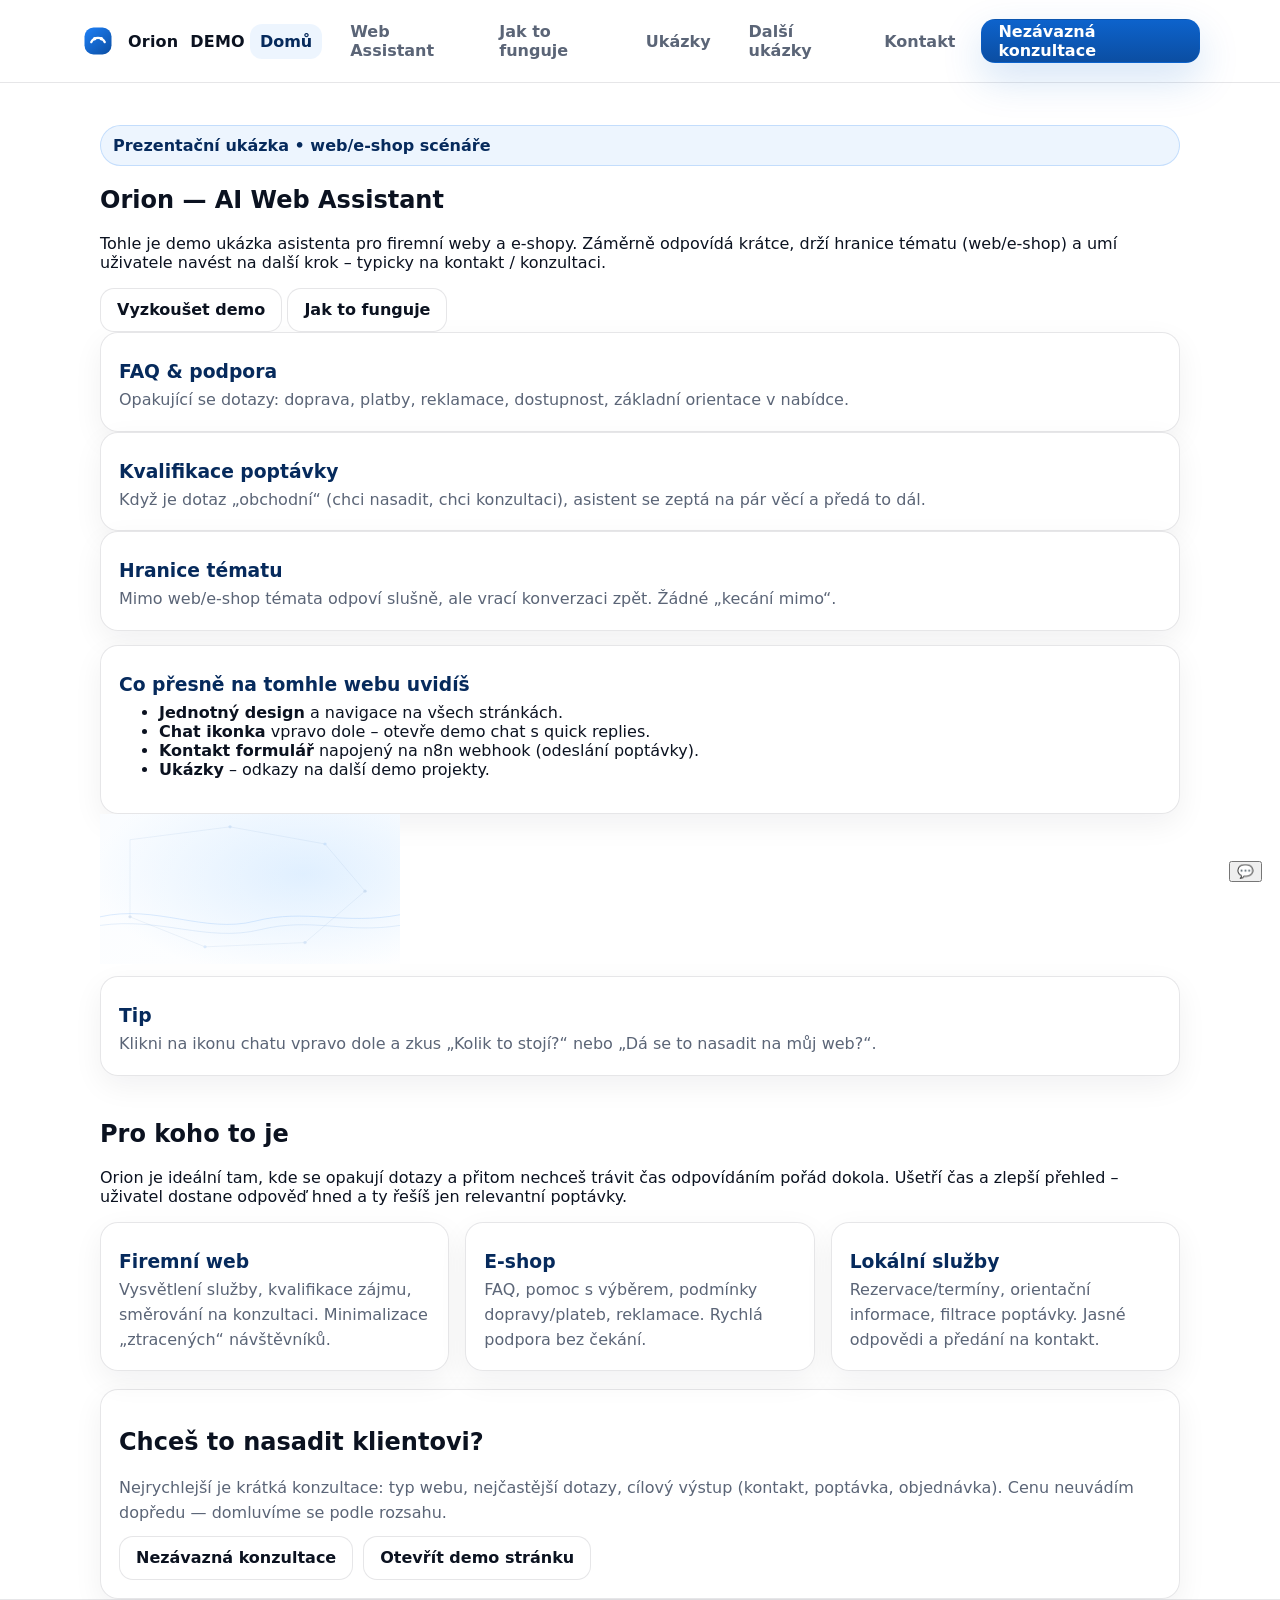
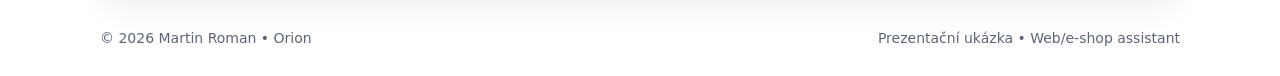
==== index.html @ 87c76599 "Update index.html" ====
<!doctype html>
<html lang="cs">
<head>
  <meta charset="UTF-8" />
  <meta name="viewport" content="width=device-width,initial-scale=1" />
  <title>Orion – AI Web Assistant (demo)</title>
  <meta name="description" content="Prezentační ukázka AI webového asistenta pro weby a e-shopy." />

  <link rel="stylesheet" href="./assets/css/styles.css" />

  <script src="./assets/js/config.js"></script>
  <script src="./assets/js/app.js" defer></script>
  <script src="./assets/js/chat.js" defer></script>
</head>
<body>
  <div id="siteHeader"></div>

  <main class="container page">

    <!-- HERO -->
    <section class="hero">
      <div class="heroText">
        <div class="pill">Prezentační ukázka • web/e-shop scénáře</div>

        <h1>Orion — AI Web Assistant</h1>

        <p class="muted">
          Tohle je demo ukázka asistenta pro firemní weby a e-shopy. Záměrně odpovídá krátce, drží hranice tématu
          (web/e-shop) a umí uživatele navést na další krok – typicky na kontakt / konzultaci.
        </p>

        <div class="heroActions">
          <a class="btn btn-primary" href="./web-assistant.html">Vyzkoušet demo</a>
          <a class="btn" href="./jak-to-funguje.html">Jak to funguje</a>
        </div>

        <div class="heroGrid">
          <div class="card">
            <h3>FAQ & podpora</h3>
            <p class="muted">
              Opakující se dotazy: doprava, platby, reklamace, dostupnost, základní orientace v nabídce.
            </p>
          </div>

          <div class="card">
            <h3>Kvalifikace poptávky</h3>
            <p class="muted">
              Když je dotaz „obchodní“ (chci nasadit, chci konzultaci), asistent se zeptá na pár věcí a předá to dál.
            </p>
          </div>

          <div class="card">
            <h3>Hranice tématu</h3>
            <p class="muted">
              Mimo web/e-shop témata odpoví slušně, ale vrací konverzaci zpět. Žádné „kecání mimo“.
            </p>
          </div>
        </div>

        <div class="card" style="margin-top:14px">
          <h3>Co přesně na tomhle webu uvidíš</h3>
          <ul class="muted" style="margin-top:8px">
            <li><b>Jednotný design</b> a navigace na všech stránkách.</li>
            <li><b>Chat ikonka</b> vpravo dole – otevře demo chat s quick replies.</li>
            <li><b>Kontakt formulář</b> napojený na n8n webhook (odeslání poptávky).</li>
            <li><b>Ukázky</b> – odkazy na další demo projekty.</li>
          </ul>
        </div>
      </div>

      <div class="heroVisual">
        <img class="heroImg" src="./assets/img/hero-tech.svg" alt="Ukázka Orion – web assistant" />
        <div class="card" style="margin-top:12px">
          <h3>Tip</h3>
          <p class="muted">
            Klikni na ikonu chatu vpravo dole a zkus „Kolik to stojí?“ nebo „Dá se to nasadit na můj web?“.
          </p>
        </div>
      </div>
    </section>

    <!-- SEKCE: PRO KOHO -->
    <section style="margin-top:26px">
      <h2>Pro koho to je</h2>
      <p class="muted">
        Orion je ideální tam, kde se opakují dotazy a přitom nechceš trávit čas odpovídáním pořád dokola.
        Ušetří čas a zlepší přehled – uživatel dostane odpověď hned a ty řešíš jen relevantní poptávky.
      </p>

      <div class="grid3" style="margin-top:14px">
        <div class="card">
          <h3>Firemní web</h3>
          <p class="muted">
            Vysvětlení služby, kvalifikace zájmu, směrování na konzultaci. Minimalizace „ztracených“ návštěvníků.
          </p>
        </div>
        <div class="card">
          <h3>E-shop</h3>
          <p class="muted">
            FAQ, pomoc s výběrem, podmínky dopravy/plateb, reklamace. Rychlá podpora bez čekání.
          </p>
        </div>
        <div class="card">
          <h3>Lokální služby</h3>
          <p class="muted">
            Rezervace/termíny, orientační informace, filtrace poptávky. Jasné odpovědi a předání na kontakt.
          </p>
        </div>
      </div>
    </section>

    <!-- CTA -->
    <section class="card" style="margin-top:18px">
      <h2>Chceš to nasadit klientovi?</h2>
      <p class="muted">
        Nejrychlejší je krátká konzultace: typ webu, nejčastější dotazy, cílový výstup (kontakt, poptávka, objednávka).
        Cenu neuvádím dopředu — domluvíme se podle rozsahu.
      </p>
      <div style="display:flex; gap:10px; flex-wrap:wrap; margin-top:10px">
        <a class="btn btn-primary" href="./kontakt.html">Nezávazná konzultace</a>
        <a class="btn" href="./web-assistant.html">Otevřít demo stránku</a>
      </div>
    </section>

  </main>

  <div id="siteFooter"></div>
</body>
</html>
---- assets/css/styles.css ----
/* assets/css/styles.css */
:root{
  --bg:#ffffff;
  --text:#0b1220;
  --muted:#5b6577;
  --border:rgba(11,18,32,.10);
  --card:rgba(255,255,255,.85);
  --shadow:0 20px 60px rgba(11,18,32,.10);
  --shadow2:0 12px 30px rgba(11,18,32,.08);

  --blue-900:#062a5c;
  --blue-700:#0b4ea2;
  --blue-600:#0d63cc;
  --blue-500:#1d7df2;

  --ring:rgba(29,125,242,.25);

  --radius:18px;
  --radius2:26px;

  --max:1120px;
}

*{box-sizing:border-box}
html,body{margin:0;padding:0;font-family:ui-sans-serif,system-ui,-apple-system,Segoe UI,Roboto,Arial;color:var(--text);background:var(--bg)}
a{color:inherit;text-decoration:none}
img{max-width:100%;display:block}

.container{max-width:var(--max);margin:0 auto;padding:0 20px}
.spacer{height:26px}

.topbar{
  position:sticky;top:0;z-index:50;
  backdrop-filter:saturate(1.2) blur(14px);
  background:rgba(255,255,255,.72);
  border-bottom:1px solid var(--border);
}
.nav{
  display:flex;align-items:center;justify-content:space-between;
  gap:16px; padding:14px 0;
}
.brand{
  display:flex;align-items:center;gap:12px;font-weight:750;letter-spacing:.2px;
}
.brand .mark{width:28px;height:28px}
.menu{
  display:flex;align-items:center;gap:18px;
  color:var(--muted);
  font-weight:600;
}
.menu a{padding:8px 10px;border-radius:12px}
.menu a.active, .menu a:hover{
  background:rgba(29,125,242,.08);
  color:var(--blue-900);
}
.cta{
  display:flex;align-items:center;gap:10px;
}
.btn{
  display:inline-flex;align-items:center;justify-content:center;
  gap:10px;
  height:44px;
  padding:0 16px;
  border-radius:14px;
  border:1px solid var(--border);
  font-weight:700;
  cursor:pointer;
  background:#fff;
  transition:.18s ease;
  user-select:none;
}
.btn:hover{transform:translateY(-1px);box-shadow:var(--shadow2)}
.btn.primary{
  border-color:rgba(13,99,204,.30);
  background:linear-gradient(180deg, rgba(13,99,204,1) 0%, rgba(11,78,162,1) 100%);
  color:#fff;
  box-shadow:0 16px 40px rgba(13,99,204,.18);
}
.btn.soft{
  background:rgba(29,125,242,.08);
  border-color:rgba(29,125,242,.20);
  color:var(--blue-900);
}

.hero{
  position:relative;
  padding:42px 0 18px;
}
.heroWrap{
  position:relative;
  border:1px solid var(--border);
  border-radius:var(--radius2);
  overflow:hidden;
  box-shadow:var(--shadow);
  background:linear-gradient(180deg,#ffffff 0%, #f6f9ff 60%, #ffffff 100%);
}
.heroBg{
  position:absolute;inset:0;
  opacity:.9;
  pointer-events:none;
}
.heroInner{
  position:relative;
  display:grid;
  grid-template-columns: 1.05fr .95fr;
  gap:28px;
  padding:34px;
}
@media (max-width: 900px){
  .heroInner{grid-template-columns:1fr;padding:22px}
  .menu{display:none}
}
.kicker{
  display:inline-flex;align-items:center;gap:10px;
  padding:8px 12px;border-radius:999px;
  background:rgba(29,125,242,.10);
  border:1px solid rgba(29,125,242,.20);
  color:var(--blue-900);
  font-weight:800;
  width:max-content;
}
.h1{
  margin:14px 0 10px;
  font-size:44px;
  line-height:1.06;
  letter-spacing:-.8px;
  color:var(--blue-900);
}
@media (max-width: 900px){
  .h1{font-size:36px}
}
.sub{
  margin:0 0 16px;
  color:var(--muted);
  font-size:16.5px;
  line-height:1.55;
  max-width:54ch;
}
.actions{display:flex;flex-wrap:wrap;gap:12px;margin-top:16px}
.heroCard{
  display:flex;flex-direction:column;align-items:center;justify-content:center;
  gap:14px;
  border-radius:22px;
  border:1px solid var(--border);
  background:rgba(255,255,255,.86);
  box-shadow:0 14px 38px rgba(11,18,32,.08);
  padding:22px;
}
.heroCard .title{
  font-weight:850;
  letter-spacing:.2px;
  color:var(--blue-900);
  font-size:22px;
}
.heroCard .tag{
  color:var(--muted);
  font-weight:650;
  margin-top:-6px;
}
.heroCard .bigMark{
  width:min(360px, 100%);
}

.section{
  padding:18px 0;
}
.sectionTitle{
  text-align:center;
  margin:10px 0 18px;
}
.sectionTitle h2{
  font-size:32px;margin:0;color:var(--blue-900);letter-spacing:-.4px
}
.sectionTitle p{
  margin:10px auto 0;
  color:var(--muted);
  line-height:1.55;
  max-width:70ch;
}
.grid3{
  display:grid;
  grid-template-columns:repeat(3,1fr);
  gap:16px;
}
@media (max-width: 900px){ .grid3{grid-template-columns:1fr} }
.card{
  border:1px solid var(--border);
  border-radius:18px;
  background:rgba(255,255,255,.92);
  box-shadow:0 10px 30px rgba(11,18,32,.06);
  padding:18px;
}
.card h3{margin:10px 0 6px;color:var(--blue-900)}
.card p{margin:0;color:var(--muted);line-height:1.55}
.icon{
  width:42px;height:42px;border-radius:14px;
  display:grid;place-items:center;
  border:1px solid rgba(29,125,242,.22);
  background:rgba(29,125,242,.10);
}

.split{
  display:grid;
  grid-template-columns: 1fr 1fr;
  gap:16px;
}
@media (max-width: 900px){ .split{grid-template-columns:1fr} }
.bigCard{
  border-radius:22px;
  border:1px solid var(--border);
  background:linear-gradient(180deg, rgba(255,255,255,.92) 0%, rgba(246,249,255,.92) 100%);
  box-shadow:var(--shadow2);
  padding:20px;
}
.bigCard h3{margin:0 0 10px;color:var(--blue-900)}
.bigCard p{margin:0;color:var(--muted);line-height:1.6}

.footer{
  padding:30px 0;
  border-top:1px solid var(--border);
  color:var(--muted);
  font-size:14px;
}
.footerInner{
  display:flex;align-items:flex-start;justify-content:space-between;gap:16px;
}
@media (max-width: 900px){ .footerInner{flex-direction:column} }

.badgeDemo{
  display:inline-flex;align-items:center;gap:10px;
  padding:10px 12px;border-radius:14px;
  border:1px solid rgba(13,99,204,.20);
  background:rgba(13,99,204,.06);
  color:var(--blue-900);
  font-weight:800;
  width:max-content;
}

/* ---- Chat widget ---- */
.chatFab{
  position:fixed;right:18px;bottom:18px;z-index:80;
}
.chatBtn{
  width:56px;height:56px;border-radius:18px;
  border:1px solid rgba(13,99,204,.30);
  background:linear-gradient(180deg, rgba(13,99,204,1), rgba(11,78,162,1));
  box-shadow:0 18px 50px rgba(13,99,204,.22);
  display:grid;place-items:center;
  cursor:pointer;
}
.chatBtn svg{filter:drop-shadow(0 2px 8px rgba(0,0,0,.18))}
.chatPanel{
  position:fixed;right:18px;bottom:86px;z-index:80;
  width:min(420px, calc(100vw - 36px));
  height:min(560px, calc(100vh - 140px));
  border-radius:22px;
  border:1px solid var(--border);
  background:rgba(255,255,255,.92);
  box-shadow:var(--shadow);
  overflow:hidden;
  display:none;
}
.chatPanel.open{display:flex;flex-direction:column}
.chatHead{
  padding:14px 14px 12px;
  border-bottom:1px solid var(--border);
  display:flex;align-items:center;justify-content:space-between;gap:12px;
  background:linear-gradient(180deg, rgba(246,249,255,.98), rgba(255,255,255,.92));
}
.chatHead .left{
  display:flex;flex-direction:column;gap:4px;
}
.chatHead .t{font-weight:900;color:var(--blue-900)}
.chatHead .s{color:var(--muted);font-weight:650;font-size:13px}
.chatClose{
  width:40px;height:40px;border-radius:14px;
  border:1px solid var(--border);
  background:#fff;
  cursor:pointer;
}
.chatBody{padding:12px;overflow:auto;display:flex;flex-direction:column;gap:10px}
.msg{
  max-width:92%;
  padding:12px 12px;
  border-radius:16px;
  border:1px solid var(--border);
  line-height:1.5;
  font-size:14.5px;
  white-space:pre-wrap;
}
.msg.user{margin-left:auto;background:rgba(29,125,242,.08);border-color:rgba(29,125,242,.20)}
.msg.bot{background:#fff}
.quick{
  display:flex;flex-wrap:wrap;gap:10px;margin-top:4px
}
.pill{
  padding:10px 12px;border-radius:999px;
  border:1px solid rgba(29,125,242,.20);
  background:rgba(29,125,242,.08);
  color:var(--blue-900);
  font-weight:750;
  cursor:pointer;
}
.chatFoot{
  padding:12px;
  border-top:1px solid var(--border);
  display:flex;gap:10px;
  background:rgba(255,255,255,.92);
}
.chatInput{
  flex:1;
  height:44px;border-radius:14px;
  border:1px solid var(--border);
  padding:0 12px;
  outline:none;
}
.chatInput:focus{box-shadow:0 0 0 6px var(--ring);border-color:rgba(13,99,204,.35)}
.sendBtn{
  width:54px;height:44px;border-radius:14px;
  border:1px solid rgba(13,99,204,.30);
  background:linear-gradient(180deg, rgba(13,99,204,1), rgba(11,78,162,1));
  color:#fff;
  font-weight:900;
  cursor:pointer;
}

/* simple page header */
.pageHead{
  padding:26px 0 10px;
}
.pageHead h1{margin:0;color:var(--blue-900);letter-spacing:-.4px}
.pageHead p{margin:10px 0 0;color:var(--muted);line-height:1.6;max-width:70ch}
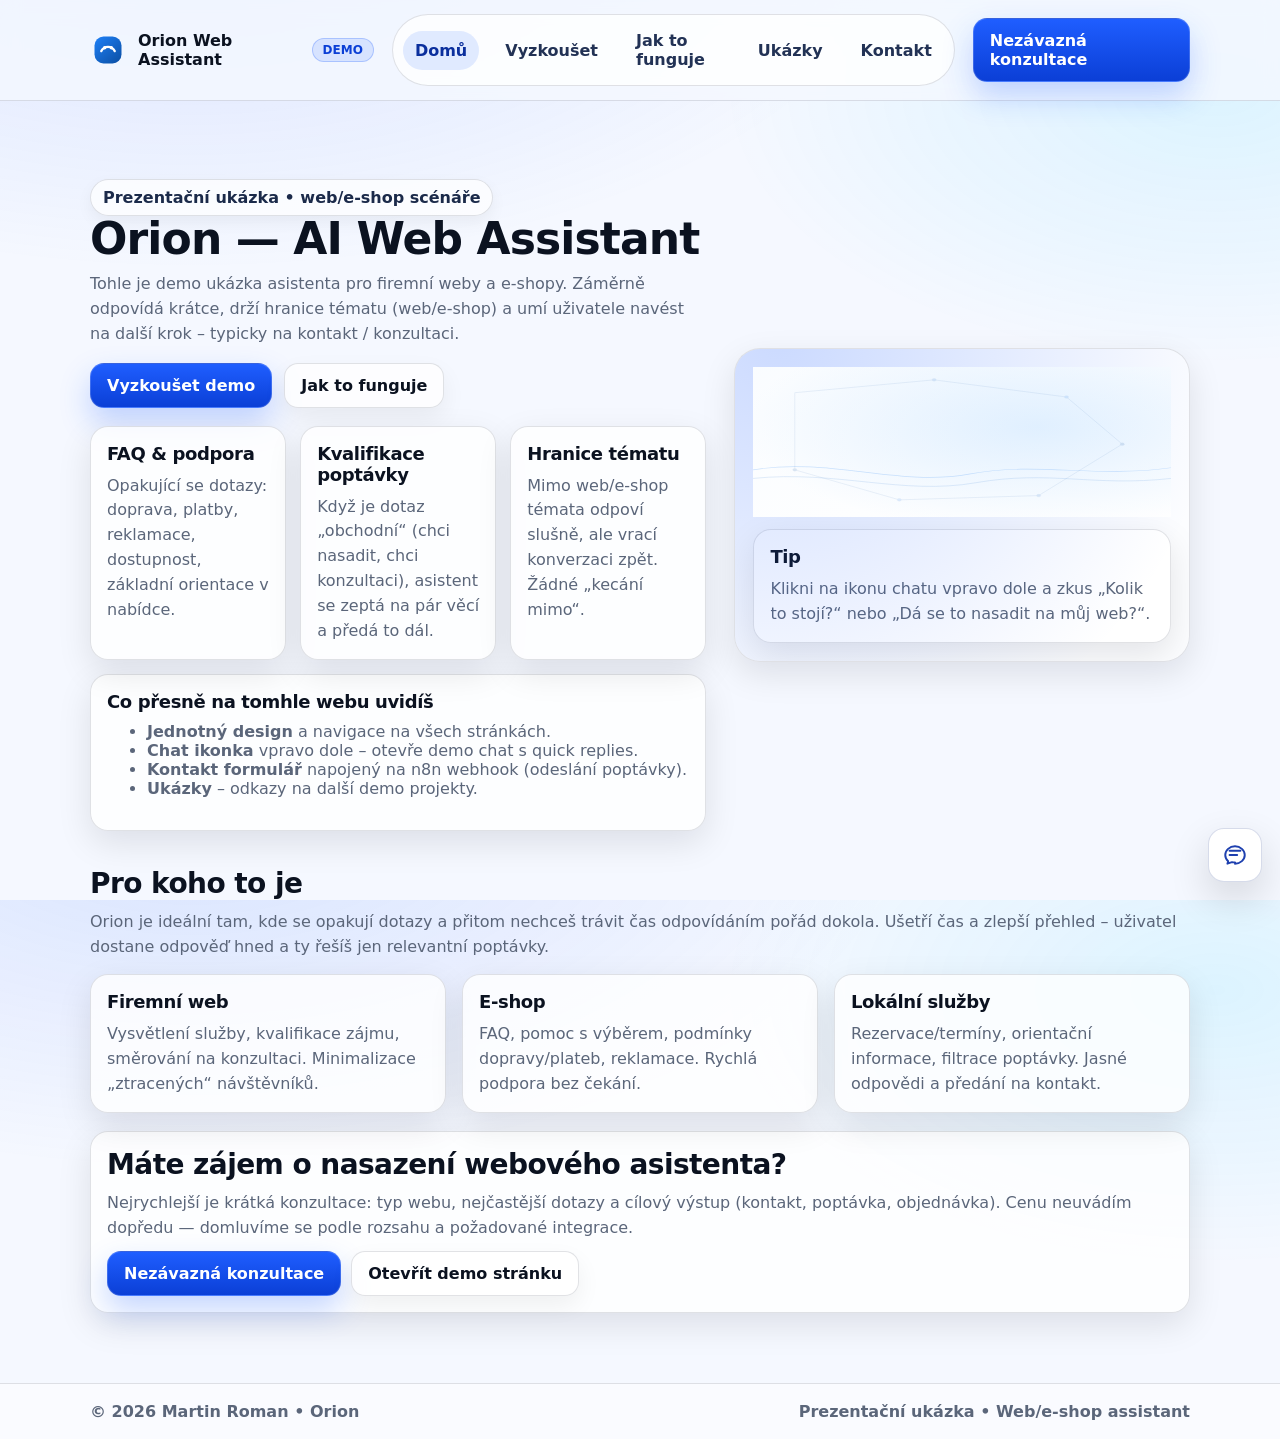
==== commit e62a65f3: "Update index.html" ====
--- a/index.html
+++ b/index.html
@@ -111,16 +111,16 @@
 
     <!-- CTA -->
     <section class="card" style="margin-top:18px">
-      <h2>Chceš to nasadit klientovi?</h2>
-      <p class="muted">
-        Nejrychlejší je krátká konzultace: typ webu, nejčastější dotazy, cílový výstup (kontakt, poptávka, objednávka).
-        Cenu neuvádím dopředu — domluvíme se podle rozsahu.
-      </p>
-      <div style="display:flex; gap:10px; flex-wrap:wrap; margin-top:10px">
-        <a class="btn btn-primary" href="./kontakt.html">Nezávazná konzultace</a>
-        <a class="btn" href="./web-assistant.html">Otevřít demo stránku</a>
-      </div>
-    </section>
+  <h2>Máte zájem o nasazení webového asistenta?</h2>
+  <p class="muted">
+    Nejrychlejší je krátká konzultace: typ webu, nejčastější dotazy a cílový výstup (kontakt, poptávka, objednávka).
+    Cenu neuvádím dopředu — domluvíme se podle rozsahu a požadované integrace.
+  </p>
+  <div style="display:flex; gap:10px; flex-wrap:wrap; margin-top:10px">
+    <a class="btn btn-primary" href="./kontakt.html">Nezávazná konzultace</a>
+    <a class="btn" href="./web-assistant.html">Otevřít demo stránku</a>
+  </div>
+</section>
 
   </main>
 
--- a/assets/css/styles.css
+++ b/assets/css/styles.css
@@ -1,332 +1,471 @@
-/* assets/css/styles.css */
+/* Orion Web Assistant — master styles.css
+   Fix: full layout + components + chat UI
+*/
+
 :root{
-  --bg:#ffffff;
+  --bg:#f5f8ff;
+  --card:#ffffff;
   --text:#0b1220;
-  --muted:#5b6577;
-  --border:rgba(11,18,32,.10);
-  --card:rgba(255,255,255,.85);
-  --shadow:0 20px 60px rgba(11,18,32,.10);
-  --shadow2:0 12px 30px rgba(11,18,32,.08);
-
-  --blue-900:#062a5c;
-  --blue-700:#0b4ea2;
-  --blue-600:#0d63cc;
-  --blue-500:#1d7df2;
-
-  --ring:rgba(29,125,242,.25);
+  --muted:#5b667a;
+
+  --line:rgba(15,23,42,.12);
+  --shadow: 0 12px 34px rgba(2,6,23,.10);
+
+  --blue:#1f5eff;
+  --blue2:#0b3fd6;
+  --blueSoft: rgba(31,94,255,.12);
 
   --radius:18px;
   --radius2:26px;
 
-  --max:1120px;
-}
-
-*{box-sizing:border-box}
-html,body{margin:0;padding:0;font-family:ui-sans-serif,system-ui,-apple-system,Segoe UI,Roboto,Arial;color:var(--text);background:var(--bg)}
-a{color:inherit;text-decoration:none}
-img{max-width:100%;display:block}
-
-.container{max-width:var(--max);margin:0 auto;padding:0 20px}
-.spacer{height:26px}
-
+  --container: 1100px;
+}
+
+*{ box-sizing:border-box; }
+html,body{ height:100%; }
+body{
+  margin:0;
+  font-family: ui-sans-serif, system-ui, -apple-system, Segoe UI, Roboto, Arial, "Apple Color Emoji","Segoe UI Emoji";
+  color:var(--text);
+  background:
+    radial-gradient(1200px 600px at 15% -10%, rgba(31,94,255,.14), transparent 60%),
+    radial-gradient(900px 500px at 95% 10%, rgba(0,200,255,.10), transparent 55%),
+    var(--bg);
+}
+
+img{ max-width:100%; display:block; }
+a{ color:inherit; text-decoration:none; }
+a:hover{ text-decoration:none; }
+p{ line-height:1.55; margin:0 0 12px; }
+h1,h2,h3{ margin:0 0 10px; letter-spacing:-.02em; }
+h1{ font-size:44px; line-height:1.05; }
+h2{ font-size:28px; }
+h3{ font-size:18px; }
+small{ color:var(--muted); }
+
+.container{
+  width:min(var(--container), calc(100% - 40px));
+  margin:0 auto;
+}
+
+.page{
+  padding: 44px 0 70px;
+}
+
+.muted{ color:var(--muted); }
+.pill{
+  display:inline-flex;
+  align-items:center;
+  gap:8px;
+  padding:8px 12px;
+  border:1px solid var(--line);
+  border-radius:999px;
+  background: rgba(255,255,255,.7);
+  box-shadow: 0 6px 16px rgba(2,6,23,.05);
+  font-weight:600;
+  color:#1b2a4a;
+}
+
+/* Topbar */
 .topbar{
-  position:sticky;top:0;z-index:50;
-  backdrop-filter:saturate(1.2) blur(14px);
-  background:rgba(255,255,255,.72);
-  border-bottom:1px solid var(--border);
-}
+  position:sticky;
+  top:0;
+  z-index:50;
+  background: rgba(245,248,255,.82);
+  backdrop-filter: blur(10px);
+  border-bottom:1px solid var(--line);
+}
+
 .nav{
-  display:flex;align-items:center;justify-content:space-between;
-  gap:16px; padding:14px 0;
-}
+  display:flex;
+  align-items:center;
+  justify-content:space-between;
+  gap:18px;
+  padding:14px 0;
+}
+
 .brand{
-  display:flex;align-items:center;gap:12px;font-weight:750;letter-spacing:.2px;
-}
-.brand .mark{width:28px;height:28px}
+  display:flex;
+  align-items:center;
+  gap:12px;
+  font-weight:800;
+}
+.brandText{ font-size:16px; }
+.badge{
+  font-size:12px;
+  font-weight:800;
+  color: var(--blue2);
+  background: var(--blueSoft);
+  border: 1px solid rgba(31,94,255,.25);
+  padding:4px 10px;
+  border-radius:999px;
+}
+
 .menu{
-  display:flex;align-items:center;gap:18px;
-  color:var(--muted);
-  font-weight:600;
-}
-.menu a{padding:8px 10px;border-radius:12px}
-.menu a.active, .menu a:hover{
-  background:rgba(29,125,242,.08);
-  color:var(--blue-900);
-}
-.cta{
-  display:flex;align-items:center;gap:10px;
-}
+  display:flex;
+  align-items:center;
+  gap:14px;
+  padding:6px 10px;
+  border:1px solid var(--line);
+  background: rgba(255,255,255,.7);
+  border-radius:999px;
+}
+
+.menu a{
+  padding:10px 12px;
+  border-radius:999px;
+  font-weight:700;
+  color:#223255;
+}
+.menu a:hover{ background: rgba(31,94,255,.08); }
+.menu a.active{
+  background: rgba(31,94,255,.12);
+  color: #0b2f9d;
+}
+
+.cta{ display:flex; align-items:center; gap:10px; }
+
 .btn{
-  display:inline-flex;align-items:center;justify-content:center;
+  display:inline-flex;
+  align-items:center;
+  justify-content:center;
   gap:10px;
-  height:44px;
-  padding:0 16px;
+  padding:12px 16px;
   border-radius:14px;
-  border:1px solid var(--border);
-  font-weight:700;
+  border:1px solid var(--line);
+  background: rgba(255,255,255,.75);
+  font-weight:800;
   cursor:pointer;
-  background:#fff;
-  transition:.18s ease;
-  user-select:none;
-}
-.btn:hover{transform:translateY(-1px);box-shadow:var(--shadow2)}
-.btn.primary{
-  border-color:rgba(13,99,204,.30);
-  background:linear-gradient(180deg, rgba(13,99,204,1) 0%, rgba(11,78,162,1) 100%);
+  transition: transform .08s ease, box-shadow .18s ease, background .18s ease;
+  box-shadow: 0 10px 24px rgba(2,6,23,.06);
+}
+.btn:hover{ transform: translateY(-1px); }
+.btn:active{ transform: translateY(0px); }
+
+.btn.primary, .btn.btn-primary{
+  background: linear-gradient(180deg, var(--blue) 0%, var(--blue2) 100%);
   color:#fff;
-  box-shadow:0 16px 40px rgba(13,99,204,.18);
-}
-.btn.soft{
-  background:rgba(29,125,242,.08);
-  border-color:rgba(29,125,242,.20);
-  color:var(--blue-900);
-}
-
+  border:1px solid rgba(255,255,255,.18);
+  box-shadow: 0 14px 30px rgba(31,94,255,.25);
+}
+.btn.primary:hover, .btn.btn-primary:hover{
+  box-shadow: 0 18px 34px rgba(31,94,255,.30);
+}
+
+/* Hero */
 .hero{
+  display:grid;
+  grid-template-columns: 1.15fr .85fr;
+  gap:28px;
+  align-items:center;
+  padding: 34px 0 10px;
+}
+
+.heroText .heroActions{
+  display:flex;
+  flex-wrap:wrap;
+  gap:12px;
+  margin: 16px 0 18px;
+}
+
+.heroGrid{
+  display:grid;
+  grid-template-columns: repeat(3, 1fr);
+  gap:14px;
+  margin-top:18px;
+}
+
+.card{
+  background: rgba(255,255,255,.78);
+  border: 1px solid var(--line);
+  border-radius: var(--radius);
+  padding: 16px;
+  box-shadow: var(--shadow);
+}
+.card p{ margin:0; color:var(--muted); }
+
+.heroVisual{
+  background: rgba(255,255,255,.70);
+  border: 1px solid var(--line);
+  border-radius: var(--radius2);
+  box-shadow: var(--shadow);
+  padding: 18px;
   position:relative;
-  padding:42px 0 18px;
-}
-.heroWrap{
-  position:relative;
-  border:1px solid var(--border);
-  border-radius:var(--radius2);
   overflow:hidden;
-  box-shadow:var(--shadow);
-  background:linear-gradient(180deg,#ffffff 0%, #f6f9ff 60%, #ffffff 100%);
-}
-.heroBg{
-  position:absolute;inset:0;
-  opacity:.9;
-  pointer-events:none;
-}
-.heroInner{
-  position:relative;
-  display:grid;
-  grid-template-columns: 1.05fr .95fr;
-  gap:28px;
-  padding:34px;
-}
-@media (max-width: 900px){
-  .heroInner{grid-template-columns:1fr;padding:22px}
-  .menu{display:none}
-}
-.kicker{
-  display:inline-flex;align-items:center;gap:10px;
-  padding:8px 12px;border-radius:999px;
-  background:rgba(29,125,242,.10);
-  border:1px solid rgba(29,125,242,.20);
-  color:var(--blue-900);
-  font-weight:800;
-  width:max-content;
-}
-.h1{
-  margin:14px 0 10px;
-  font-size:44px;
-  line-height:1.06;
-  letter-spacing:-.8px;
-  color:var(--blue-900);
-}
-@media (max-width: 900px){
-  .h1{font-size:36px}
-}
-.sub{
-  margin:0 0 16px;
-  color:var(--muted);
-  font-size:16.5px;
-  line-height:1.55;
-  max-width:54ch;
-}
-.actions{display:flex;flex-wrap:wrap;gap:12px;margin-top:16px}
-.heroCard{
-  display:flex;flex-direction:column;align-items:center;justify-content:center;
-  gap:14px;
-  border-radius:22px;
-  border:1px solid var(--border);
-  background:rgba(255,255,255,.86);
-  box-shadow:0 14px 38px rgba(11,18,32,.08);
-  padding:22px;
-}
-.heroCard .title{
-  font-weight:850;
-  letter-spacing:.2px;
-  color:var(--blue-900);
-  font-size:22px;
-}
-.heroCard .tag{
-  color:var(--muted);
-  font-weight:650;
-  margin-top:-6px;
-}
-.heroCard .bigMark{
-  width:min(360px, 100%);
-}
-
+}
+.heroVisual:before{
+  content:"";
+  position:absolute;
+  inset:-40%;
+  background: radial-gradient(circle at 25% 25%, rgba(31,94,255,.22), transparent 60%);
+  transform: rotate(8deg);
+}
+.heroImg{ position:relative; z-index:1; width:100%; height:auto; }
+
+/* Sections / blocks */
 .section{
-  padding:18px 0;
+  margin-top: 26px;
 }
 .sectionTitle{
-  text-align:center;
-  margin:10px 0 18px;
-}
-.sectionTitle h2{
-  font-size:32px;margin:0;color:var(--blue-900);letter-spacing:-.4px
-}
-.sectionTitle p{
-  margin:10px auto 0;
-  color:var(--muted);
-  line-height:1.55;
-  max-width:70ch;
-}
-.grid3{
-  display:grid;
-  grid-template-columns:repeat(3,1fr);
-  gap:16px;
-}
-@media (max-width: 900px){ .grid3{grid-template-columns:1fr} }
-.card{
-  border:1px solid var(--border);
-  border-radius:18px;
-  background:rgba(255,255,255,.92);
-  box-shadow:0 10px 30px rgba(11,18,32,.06);
-  padding:18px;
-}
-.card h3{margin:10px 0 6px;color:var(--blue-900)}
-.card p{margin:0;color:var(--muted);line-height:1.55}
-.icon{
-  width:42px;height:42px;border-radius:14px;
-  display:grid;place-items:center;
-  border:1px solid rgba(29,125,242,.22);
-  background:rgba(29,125,242,.10);
-}
-
-.split{
+  display:flex;
+  align-items:center;
+  justify-content:space-between;
+  gap:12px;
+  margin-bottom: 12px;
+}
+
+.grid2{
   display:grid;
   grid-template-columns: 1fr 1fr;
   gap:16px;
 }
-@media (max-width: 900px){ .split{grid-template-columns:1fr} }
-.bigCard{
-  border-radius:22px;
-  border:1px solid var(--border);
-  background:linear-gradient(180deg, rgba(255,255,255,.92) 0%, rgba(246,249,255,.92) 100%);
-  box-shadow:var(--shadow2);
-  padding:20px;
-}
-.bigCard h3{margin:0 0 10px;color:var(--blue-900)}
-.bigCard p{margin:0;color:var(--muted);line-height:1.6}
-
+.grid3{
+  display:grid;
+  grid-template-columns: repeat(3, 1fr);
+  gap:16px;
+}
+
+.kpi{
+  display:flex;
+  flex-direction:column;
+  gap:6px;
+}
+.kpi strong{ font-size:18px; }
+.kpi span{ color:var(--muted); }
+
+/* Footer */
 .footer{
-  padding:30px 0;
-  border-top:1px solid var(--border);
-  color:var(--muted);
+  border-top: 1px solid var(--line);
+  background: rgba(255,255,255,.55);
+}
+.footerInner{
+  display:flex;
+  align-items:center;
+  justify-content:space-between;
+  gap:14px;
+  padding: 18px 0;
+  color: var(--muted);
+  font-weight:700;
+}
+
+/* Forms */
+.formCard{
+  background: rgba(255,255,255,.82);
+  border:1px solid var(--line);
+  border-radius: var(--radius2);
+  box-shadow: var(--shadow);
+  padding: 18px;
+}
+.formGrid{
+  display:grid;
+  grid-template-columns: 1fr 1fr;
+  gap: 12px;
+}
+.field{
+  display:flex;
+  flex-direction:column;
+  gap:6px;
+}
+label{
+  font-weight:800;
+  color:#1b2a4a;
+}
+input, textarea{
+  width:100%;
+  padding: 12px 12px;
+  border-radius: 14px;
+  border: 1px solid rgba(15,23,42,.14);
+  background: rgba(255,255,255,.92);
+  outline:none;
   font-size:14px;
 }
-.footerInner{
-  display:flex;align-items:flex-start;justify-content:space-between;gap:16px;
-}
-@media (max-width: 900px){ .footerInner{flex-direction:column} }
-
-.badgeDemo{
-  display:inline-flex;align-items:center;gap:10px;
-  padding:10px 12px;border-radius:14px;
-  border:1px solid rgba(13,99,204,.20);
-  background:rgba(13,99,204,.06);
-  color:var(--blue-900);
+textarea{ min-height: 140px; resize: vertical; }
+input:focus, textarea:focus{
+  border-color: rgba(31,94,255,.45);
+  box-shadow: 0 0 0 4px rgba(31,94,255,.12);
+}
+.formActions{ margin-top: 12px; display:flex; gap:12px; align-items:center; flex-wrap:wrap; }
+.note{ color:var(--muted); font-weight:700; }
+
+/* Chat — floating button + panel (chat.js relies on these) */
+.orion-fab{
+  position: fixed;
+  right: 18px;
+  bottom: 18px;
+  width: 56px;
+  height: 56px;
+  border-radius: 16px;
+  background: rgba(255,255,255,.92);
+  border: 1px solid rgba(15,23,42,.14);
+  box-shadow: 0 14px 34px rgba(2,6,23,.16);
+  display:flex;
+  align-items:center;
+  justify-content:center;
+  cursor:pointer;
+  z-index: 999;
+}
+.orion-fab:hover{ box-shadow: 0 18px 40px rgba(2,6,23,.18); }
+
+.orion-panel{
+  position: fixed;
+  right: 18px;
+  bottom: 86px;
+  width: min(420px, calc(100vw - 36px));
+  height: 560px;
+  background: rgba(255,255,255,.92);
+  border: 1px solid rgba(15,23,42,.14);
+  border-radius: 24px;
+  box-shadow: 0 24px 70px rgba(2,6,23,.20);
+  overflow:hidden;
+  z-index: 999;
+  display:none;
+}
+.orion-panel.open{ display:block; }
+
+.orion-panel-header{
+  display:flex;
+  align-items:flex-start;
+  justify-content:space-between;
+  gap:12px;
+  padding: 14px 14px 10px;
+  border-bottom: 1px solid rgba(15,23,42,.10);
+  background: linear-gradient(180deg, rgba(245,248,255,.92) 0%, rgba(255,255,255,.92) 100%);
+}
+.orion-panel-title{
+  display:flex;
+  flex-direction:column;
+  gap:2px;
+}
+.orion-panel-title strong{ font-size:16px; }
+.orion-panel-title span{ color:var(--muted); font-weight:700; }
+.orion-close{
+  width: 36px;
+  height: 36px;
+  border-radius: 14px;
+  border:1px solid rgba(15,23,42,.14);
+  background: rgba(255,255,255,.85);
+  cursor:pointer;
+  font-weight:900;
+}
+
+.orion-panel-body{
+  padding: 12px 12px 0;
+  height: calc(100% - 64px - 74px);
+  overflow:auto;
+}
+
+.orion-msg{
+  max-width: 88%;
+  padding: 10px 12px;
+  border-radius: 16px;
+  border: 1px solid rgba(15,23,42,.10);
+  box-shadow: 0 10px 26px rgba(2,6,23,.06);
+  margin-bottom: 10px;
+  line-height:1.45;
+}
+.orion-msg.bot{
+  background: rgba(245,248,255,.92);
+}
+.orion-msg.user{
+  background: rgba(31,94,255,.12);
+  border-color: rgba(31,94,255,.22);
+  margin-left:auto;
+}
+
+.orion-quick{
+  display:flex;
+  flex-wrap:wrap;
+  gap:10px;
+  padding: 6px 0 12px;
+}
+.orion-chip{
+  border-radius: 999px;
+  padding: 10px 12px;
+  border: 1px solid rgba(31,94,255,.22);
+  background: rgba(31,94,255,.08);
   font-weight:800;
-  width:max-content;
-}
-
-/* ---- Chat widget ---- */
-.chatFab{
-  position:fixed;right:18px;bottom:18px;z-index:80;
-}
-.chatBtn{
-  width:56px;height:56px;border-radius:18px;
-  border:1px solid rgba(13,99,204,.30);
-  background:linear-gradient(180deg, rgba(13,99,204,1), rgba(11,78,162,1));
-  box-shadow:0 18px 50px rgba(13,99,204,.22);
-  display:grid;place-items:center;
+  color:#0b2f9d;
   cursor:pointer;
 }
-.chatBtn svg{filter:drop-shadow(0 2px 8px rgba(0,0,0,.18))}
-.chatPanel{
-  position:fixed;right:18px;bottom:86px;z-index:80;
-  width:min(420px, calc(100vw - 36px));
-  height:min(560px, calc(100vh - 140px));
-  border-radius:22px;
-  border:1px solid var(--border);
-  background:rgba(255,255,255,.92);
-  box-shadow:var(--shadow);
-  overflow:hidden;
-  display:none;
-}
-.chatPanel.open{display:flex;flex-direction:column}
-.chatHead{
-  padding:14px 14px 12px;
-  border-bottom:1px solid var(--border);
-  display:flex;align-items:center;justify-content:space-between;gap:12px;
-  background:linear-gradient(180deg, rgba(246,249,255,.98), rgba(255,255,255,.92));
-}
-.chatHead .left{
-  display:flex;flex-direction:column;gap:4px;
-}
-.chatHead .t{font-weight:900;color:var(--blue-900)}
-.chatHead .s{color:var(--muted);font-weight:650;font-size:13px}
-.chatClose{
-  width:40px;height:40px;border-radius:14px;
-  border:1px solid var(--border);
-  background:#fff;
-  cursor:pointer;
-}
-.chatBody{padding:12px;overflow:auto;display:flex;flex-direction:column;gap:10px}
-.msg{
-  max-width:92%;
-  padding:12px 12px;
-  border-radius:16px;
-  border:1px solid var(--border);
-  line-height:1.5;
-  font-size:14.5px;
-  white-space:pre-wrap;
-}
-.msg.user{margin-left:auto;background:rgba(29,125,242,.08);border-color:rgba(29,125,242,.20)}
-.msg.bot{background:#fff}
-.quick{
-  display:flex;flex-wrap:wrap;gap:10px;margin-top:4px
-}
-.pill{
-  padding:10px 12px;border-radius:999px;
-  border:1px solid rgba(29,125,242,.20);
-  background:rgba(29,125,242,.08);
-  color:var(--blue-900);
-  font-weight:750;
-  cursor:pointer;
-}
-.chatFoot{
-  padding:12px;
-  border-top:1px solid var(--border);
-  display:flex;gap:10px;
-  background:rgba(255,255,255,.92);
-}
-.chatInput{
+.orion-chip:hover{ background: rgba(31,94,255,.12); }
+
+.orion-panel-footer{
+  position:absolute;
+  left:0; right:0; bottom:0;
+  padding: 12px;
+  border-top: 1px solid rgba(15,23,42,.10);
+  background: rgba(255,255,255,.92);
+}
+.orion-inputRow{
+  display:flex;
+  gap:10px;
+  align-items:center;
+}
+.orion-inputRow input{
   flex:1;
-  height:44px;border-radius:14px;
-  border:1px solid var(--border);
-  padding:0 12px;
-  outline:none;
-}
-.chatInput:focus{box-shadow:0 0 0 6px var(--ring);border-color:rgba(13,99,204,.35)}
-.sendBtn{
-  width:54px;height:44px;border-radius:14px;
-  border:1px solid rgba(13,99,204,.30);
-  background:linear-gradient(180deg, rgba(13,99,204,1), rgba(11,78,162,1));
+  border-radius: 16px;
+  padding: 12px 12px;
+}
+.orion-send{
+  width: 54px;
+  height: 44px;
+  border-radius: 16px;
+  border:1px solid rgba(15,23,42,.14);
+  background: linear-gradient(180deg, var(--blue) 0%, var(--blue2) 100%);
   color:#fff;
   font-weight:900;
   cursor:pointer;
 }
 
-/* simple page header */
-.pageHead{
-  padding:26px 0 10px;
-}
-.pageHead h1{margin:0;color:var(--blue-900);letter-spacing:-.4px}
-.pageHead p{margin:10px 0 0;color:var(--muted);line-height:1.6;max-width:70ch}
+/* Mobile nav toggle support (if app.js uses it) */
+.navToggle{
+  display:none;
+  border:1px solid var(--line);
+  background: rgba(255,255,255,.75);
+  border-radius: 14px;
+  padding:10px 12px;
+  font-weight:900;
+}
+
+@media (max-width: 980px){
+  .hero{ grid-template-columns: 1fr; }
+  .heroGrid{ grid-template-columns: 1fr; }
+  .grid3{ grid-template-columns: 1fr; }
+  .grid2{ grid-template-columns: 1fr; }
+  h1{ font-size: 36px; }
+}
+
+@media (max-width: 760px){
+  .menu{ display:none; }
+  .navToggle{ display:inline-flex; }
+}
+/* --- Chat: neprůhledné, čisté, modré quick replies --- */
+.orion-chat-overlay {
+  background: rgba(10, 14, 28, 0.35) !important;
+}
+
+.orion-chat-panel {
+  background: #ffffff !important;
+  border: 1px solid rgba(30, 58, 138, 0.12) !important;
+  box-shadow: 0 24px 80px rgba(0,0,0,.18) !important;
+}
+
+.orion-quick-reply {
+  background: #1e40af !important; /* výrazná modrá */
+  color: #fff !important;
+  border: 1px solid rgba(255,255,255,.18) !important;
+}
+
+.orion-quick-reply:hover {
+  filter: brightness(1.05);
+}
+
+.orion-chat-input {
+  background: #eef3ff !important;       /* modro-šedá světlá */
+  border: 1px solid #c9c5ff !important; /* jemná fialová */
+  color: #0b1220 !important;
+}
+
+.orion-chat-input::placeholder {
+  color: rgba(11,18,32,.55) !important;
+}
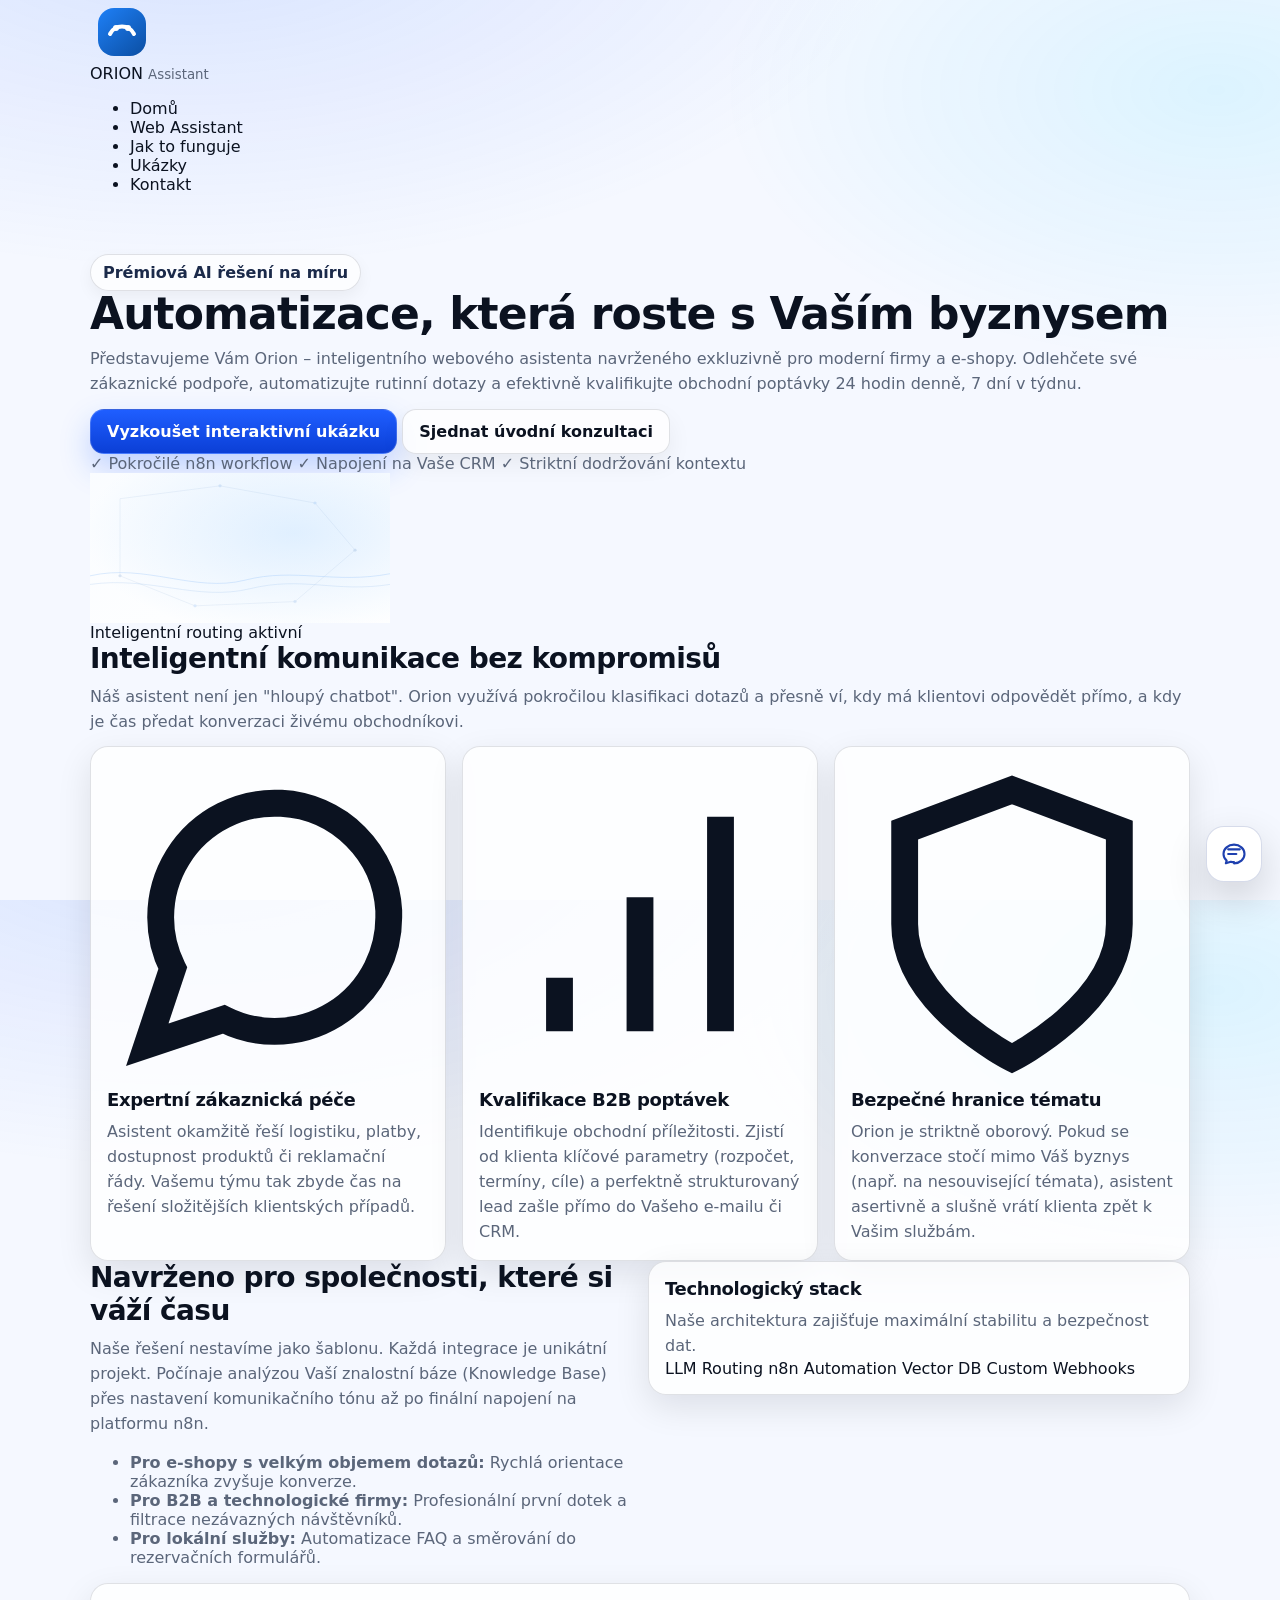
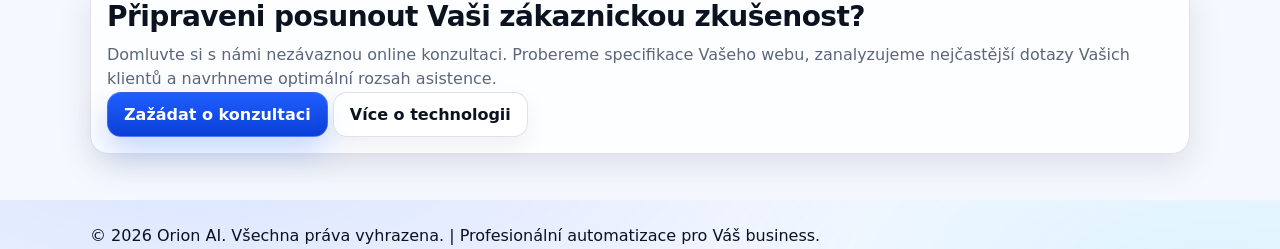
==== commit d76832a4: "Update index.html" ====
--- a/index.html
+++ b/index.html
@@ -3,8 +3,8 @@
 <head>
   <meta charset="UTF-8" />
   <meta name="viewport" content="width=device-width,initial-scale=1" />
-  <title>Orion – AI Web Assistant (demo)</title>
-  <meta name="description" content="Prezentační ukázka AI webového asistenta pro weby a e-shopy." />
+  <title>Orion – Exkluzivní AI Web Assistant</title>
+  <meta name="description" content="Prémiová řešení umělé inteligence pro firemní weby a e-shopy. Automatizujte komunikaci a získejte více kvalifikovaných poptávek." />
 
   <link rel="stylesheet" href="./assets/css/styles.css" />
 
@@ -13,114 +13,129 @@
   <script src="./assets/js/chat.js" defer></script>
 </head>
 <body>
+  <div class="bg-abstract">
+    <div class="bg-orb orb-1"></div>
+    <div class="bg-orb orb-2"></div>
+  </div>
+
   <div id="siteHeader"></div>
 
-  <main class="container page">
+  <main class="container page premium-layout">
 
-    <!-- HERO -->
-    <section class="hero">
-      <div class="heroText">
-        <div class="pill">Prezentační ukázka • web/e-shop scénáře</div>
-
-        <h1>Orion — AI Web Assistant</h1>
-
-        <p class="muted">
-          Tohle je demo ukázka asistenta pro firemní weby a e-shopy. Záměrně odpovídá krátce, drží hranice tématu
-          (web/e-shop) a umí uživatele navést na další krok – typicky na kontakt / konzultaci.
+    <section class="hero-section">
+      <div class="hero-content">
+        <div class="pill highlight">Prémiová AI řešení na míru</div>
+        
+        <h1 class="hero-title">Automatizace, která roste s Vaším byznysem</h1>
+        
+        <p class="hero-subtitle muted">
+          Představujeme Vám Orion – inteligentního webového asistenta navrženého exkluzivně pro moderní firmy a e-shopy. 
+          Odlehčete své zákaznické podpoře, automatizujte rutinní dotazy a efektivně kvalifikujte obchodní poptávky 24 hodin denně, 7 dní v týdnu.
         </p>
 
-        <div class="heroActions">
-          <a class="btn btn-primary" href="./web-assistant.html">Vyzkoušet demo</a>
-          <a class="btn" href="./jak-to-funguje.html">Jak to funguje</a>
+        <div class="hero-actions">
+          <a class="btn btn-primary btn-large" href="./web-assistant.html">Vyzkoušet interaktivní ukázku</a>
+          <a class="btn btn-secondary btn-large" href="./kontakt.html">Sjednat úvodní konzultaci</a>
         </div>
 
-        <div class="heroGrid">
-          <div class="card">
-            <h3>FAQ & podpora</h3>
-            <p class="muted">
-              Opakující se dotazy: doprava, platby, reklamace, dostupnost, základní orientace v nabídce.
-            </p>
-          </div>
-
-          <div class="card">
-            <h3>Kvalifikace poptávky</h3>
-            <p class="muted">
-              Když je dotaz „obchodní“ (chci nasadit, chci konzultaci), asistent se zeptá na pár věcí a předá to dál.
-            </p>
-          </div>
-
-          <div class="card">
-            <h3>Hranice tématu</h3>
-            <p class="muted">
-              Mimo web/e-shop témata odpoví slušně, ale vrací konverzaci zpět. Žádné „kecání mimo“.
-            </p>
-          </div>
-        </div>
-
-        <div class="card" style="margin-top:14px">
-          <h3>Co přesně na tomhle webu uvidíš</h3>
-          <ul class="muted" style="margin-top:8px">
-            <li><b>Jednotný design</b> a navigace na všech stránkách.</li>
-            <li><b>Chat ikonka</b> vpravo dole – otevře demo chat s quick replies.</li>
-            <li><b>Kontakt formulář</b> napojený na n8n webhook (odeslání poptávky).</li>
-            <li><b>Ukázky</b> – odkazy na další demo projekty.</li>
-          </ul>
+        <div class="trust-badges muted">
+          <span>✓ Pokročilé n8n workflow</span>
+          <span>✓ Napojení na Vaše CRM</span>
+          <span>✓ Striktní dodržování kontextu</span>
         </div>
       </div>
 
-      <div class="heroVisual">
-        <img class="heroImg" src="./assets/img/hero-tech.svg" alt="Ukázka Orion – web assistant" />
-        <div class="card" style="margin-top:12px">
-          <h3>Tip</h3>
+      <div class="hero-visual">
+        <div class="glass-panel">
+          <img class="hero-img" src="./assets/img/hero-tech.svg" alt="Orion AI Workflow" onerror="this.src='https://cdn-icons-png.flaticon.com/512/2082/2082199.png'" />
+          <div class="floating-badge">
+            <span class="pulse-dot"></span> Inteligentní routing aktivní
+          </div>
+        </div>
+      </div>
+    </section>
+
+    <section class="features-section section-spacing">
+      <div class="section-header text-center">
+        <h2>Inteligentní komunikace bez kompromisů</h2>
+        <p class="muted max-w-700">
+          Náš asistent není jen "hloupý chatbot". Orion využívá pokročilou klasifikaci dotazů a přesně ví, kdy má klientovi odpovědět přímo, a kdy je čas předat konverzaci živému obchodníkovi.
+        </p>
+      </div>
+
+      <div class="grid3 feature-cards mt-20">
+        <div class="card premium-card">
+          <div class="icon-wrapper">
+            <svg viewBox="0 0 24 24" fill="none" stroke="currentColor" stroke-width="2"><path d="M21 11.5a8.38 8.38 0 0 1-.9 3.8 8.5 8.5 0 0 1-7.6 4.7 8.38 8.38 0 0 1-3.8-.9L3 21l1.9-5.7a8.38 8.38 0 0 1-.9-3.8 8.5 8.5 0 0 1 4.7-7.6 8.38 8.38 0 0 1 3.8-.9h.5a8.48 8.48 0 0 1 8 8v.5z"></path></svg>
+          </div>
+          <h3>Expertní zákaznická péče</h3>
           <p class="muted">
-            Klikni na ikonu chatu vpravo dole a zkus „Kolik to stojí?“ nebo „Dá se to nasadit na můj web?“.
+            Asistent okamžitě řeší logistiku, platby, dostupnost produktů či reklamační řády. Vašemu týmu tak zbyde čas na řešení složitějších klientských případů.
+          </p>
+        </div>
+
+        <div class="card premium-card">
+          <div class="icon-wrapper">
+            <svg viewBox="0 0 24 24" fill="none" stroke="currentColor" stroke-width="2"><path d="M12 20V10M18 20V4M6 20v-4"></path></svg>
+          </div>
+          <h3>Kvalifikace B2B poptávek</h3>
+          <p class="muted">
+            Identifikuje obchodní příležitosti. Zjistí od klienta klíčové parametry (rozpočet, termíny, cíle) a perfektně strukturovaný lead zašle přímo do Vašeho e-mailu či CRM.
+          </p>
+        </div>
+
+        <div class="card premium-card">
+          <div class="icon-wrapper">
+            <svg viewBox="0 0 24 24" fill="none" stroke="currentColor" stroke-width="2"><path d="M12 22s8-4 8-10V5l-8-3-8 3v7c0 6 8 10 8 10z"></path></svg>
+          </div>
+          <h3>Bezpečné hranice tématu</h3>
+          <p class="muted">
+            Orion je striktně oborový. Pokud se konverzace stočí mimo Váš byznys (např. na nesouvisející témata), asistent asertivně a slušně vrátí klienta zpět k Vašim službám.
           </p>
         </div>
       </div>
     </section>
 
-    <!-- SEKCE: PRO KOHO -->
-    <section style="margin-top:26px">
-      <h2>Pro koho to je</h2>
-      <p class="muted">
-        Orion je ideální tam, kde se opakují dotazy a přitom nechceš trávit čas odpovídáním pořád dokola.
-        Ušetří čas a zlepší přehled – uživatel dostane odpověď hned a ty řešíš jen relevantní poptávky.
-      </p>
-
-      <div class="grid3" style="margin-top:14px">
-        <div class="card">
-          <h3>Firemní web</h3>
-          <p class="muted">
-            Vysvětlení služby, kvalifikace zájmu, směrování na konzultaci. Minimalizace „ztracených“ návštěvníků.
+    <section class="target-audience-section section-spacing bg-glass-light">
+      <div class="grid2 items-center">
+        <div>
+          <h2>Navrženo pro společnosti, které si váží času</h2>
+          <p class="muted mb-15">
+            Naše řešení nestavíme jako šablonu. Každá integrace je unikátní projekt. Počínaje analýzou Vaší znalostní báze (Knowledge Base) přes nastavení komunikačního tónu až po finální napojení na platformu n8n.
           </p>
+          <ul class="check-list muted">
+            <li><strong>Pro e-shopy s velkým objemem dotazů:</strong> Rychlá orientace zákazníka zvyšuje konverze.</li>
+            <li><strong>Pro B2B a technologické firmy:</strong> Profesionální první dotek a filtrace nezávazných návštěvníků.</li>
+            <li><strong>Pro lokální služby:</strong> Automatizace FAQ a směrování do rezervačních formulářů.</li>
+          </ul>
         </div>
-        <div class="card">
-          <h3>E-shop</h3>
-          <p class="muted">
-            FAQ, pomoc s výběrem, podmínky dopravy/plateb, reklamace. Rychlá podpora bez čekání.
-          </p>
-        </div>
-        <div class="card">
-          <h3>Lokální služby</h3>
-          <p class="muted">
-            Rezervace/termíny, orientační informace, filtrace poptávky. Jasné odpovědi a předání na kontakt.
-          </p>
+        <div class="visual-stack">
+          <div class="card p-20 glass-effect">
+            <h3 class="blue-gradient-text">Technologický stack</h3>
+            <p class="muted text-sm">Naše architektura zajišťuje maximální stabilitu a bezpečnost dat.</p>
+            <div class="tech-tags mt-10">
+              <span class="tag">LLM Routing</span>
+              <span class="tag">n8n Automation</span>
+              <span class="tag">Vector DB</span>
+              <span class="tag">Custom Webhooks</span>
+            </div>
+          </div>
         </div>
       </div>
     </section>
 
-    <!-- CTA -->
-    <section class="card" style="margin-top:18px">
-  <h2>Máte zájem o nasazení webového asistenta?</h2>
-  <p class="muted">
-    Nejrychlejší je krátká konzultace: typ webu, nejčastější dotazy a cílový výstup (kontakt, poptávka, objednávka).
-    Cenu neuvádím dopředu — domluvíme se podle rozsahu a požadované integrace.
-  </p>
-  <div style="display:flex; gap:10px; flex-wrap:wrap; margin-top:10px">
-    <a class="btn btn-primary" href="./kontakt.html">Nezávazná konzultace</a>
-    <a class="btn" href="./web-assistant.html">Otevřít demo stránku</a>
-  </div>
-</section>
+    <section class="cta-section section-spacing mt-20 text-center">
+      <div class="card cta-card highlight-border">
+        <h2>Připraveni posunout Vaši zákaznickou zkušenost?</h2>
+        <p class="muted max-w-700 mx-auto mt-10 mb-20">
+          Domluvte si s námi nezávaznou online konzultaci. Probereme specifikace Vašeho webu, zanalyzujeme nejčastější dotazy Vašich klientů a navrhneme optimální rozsah asistence.
+        </p>
+        <div class="action-buttons">
+          <a class="btn btn-primary btn-large" href="./kontakt.html">Zažádat o konzultaci</a>
+          <a class="btn btn-secondary btn-large" href="./jak-to-funguje.html">Více o technologii</a>
+        </div>
+      </div>
+    </section>
 
   </main>
 
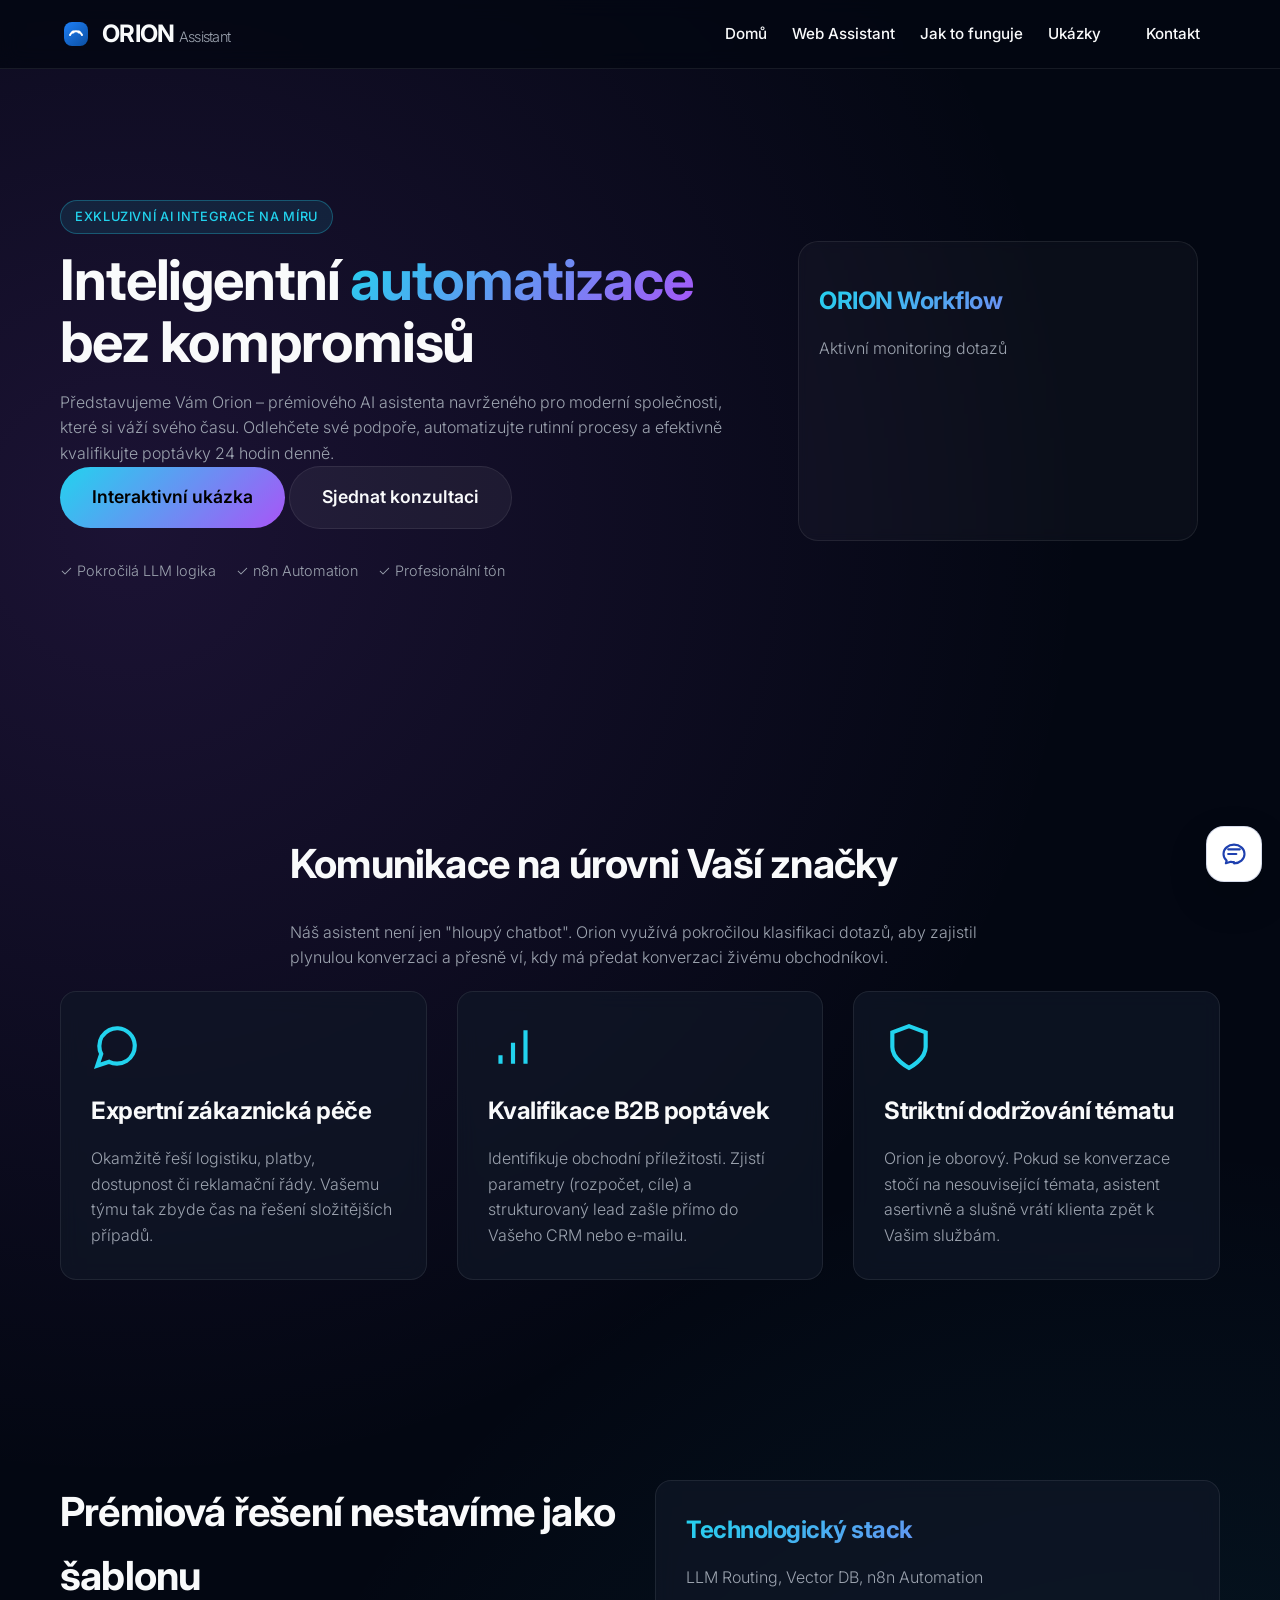
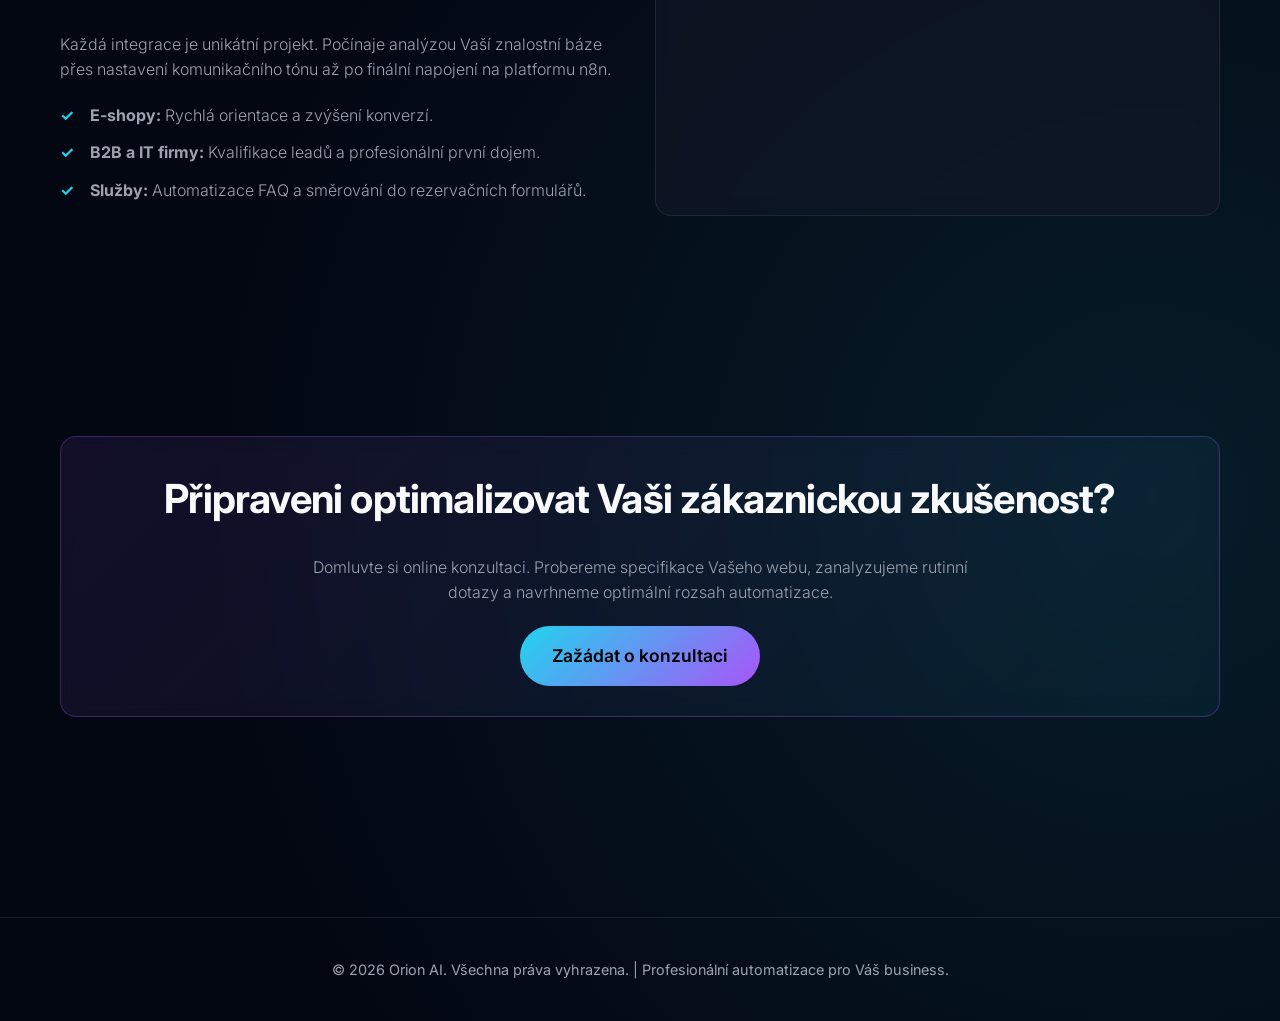
==== commit 38dae493: "Update index.html" ====
--- a/index.html
+++ b/index.html
@@ -3,8 +3,8 @@
 <head>
   <meta charset="UTF-8" />
   <meta name="viewport" content="width=device-width,initial-scale=1" />
-  <title>Orion – Exkluzivní AI Web Assistant</title>
-  <meta name="description" content="Prémiová řešení umělé inteligence pro firemní weby a e-shopy. Automatizujte komunikaci a získejte více kvalifikovaných poptávek." />
+  <title>Orion – Inteligentní Automatizace pro Váš Business</title>
+  <meta name="description" content="Exkluzivní AI řešení pro firemní weby a e-shopy. Automatizujeme komunikaci a kvalifikujeme B2B poptávky 24/7." />
 
   <link rel="stylesheet" href="./assets/css/styles.css" />
 
@@ -13,10 +13,6 @@
   <script src="./assets/js/chat.js" defer></script>
 </head>
 <body>
-  <div class="bg-abstract">
-    <div class="bg-orb orb-1"></div>
-    <div class="bg-orb orb-2"></div>
-  </div>
 
   <div id="siteHeader"></div>
 
@@ -24,115 +20,104 @@
 
     <section class="hero-section">
       <div class="hero-content">
-        <div class="pill highlight">Prémiová AI řešení na míru</div>
+        <div class="pill highlight">Exkluzivní AI Integrace na míru</div>
         
-        <h1 class="hero-title">Automatizace, která roste s Vaším byznysem</h1>
+        <h1 class="hero-title">Inteligentní <span class="blue-gradient-text">automatizace</span> bez kompromisů</h1>
         
         <p class="hero-subtitle muted">
-          Představujeme Vám Orion – inteligentního webového asistenta navrženého exkluzivně pro moderní firmy a e-shopy. 
-          Odlehčete své zákaznické podpoře, automatizujte rutinní dotazy a efektivně kvalifikujte obchodní poptávky 24 hodin denně, 7 dní v týdnu.
+          Představujeme Vám Orion – prémiového AI asistenta navrženého pro moderní společnosti, které si váží svého času. 
+          Odlehčete své podpoře, automatizujte rutinní procesy a efektivně kvalifikujte poptávky 24 hodin denně.
         </p>
 
         <div class="hero-actions">
-          <a class="btn btn-primary btn-large" href="./web-assistant.html">Vyzkoušet interaktivní ukázku</a>
-          <a class="btn btn-secondary btn-large" href="./kontakt.html">Sjednat úvodní konzultaci</a>
+          <a class="btn btn-primary btn-large" href="./web-assistant.html">Interaktivní ukázka</a>
+          <a class="btn btn-secondary btn-large" href="./kontakt.html">Sjednat konzultaci</a>
         </div>
 
         <div class="trust-badges muted">
-          <span>✓ Pokročilé n8n workflow</span>
-          <span>✓ Napojení na Vaše CRM</span>
-          <span>✓ Striktní dodržování kontextu</span>
+          <span>✓ Pokročilá LLM logika</span>
+          <span>✓ n8n Automation</span>
+          <span>✓ Profesionální tón</span>
         </div>
       </div>
 
       <div class="hero-visual">
-        <div class="glass-panel">
-          <img class="hero-img" src="./assets/img/hero-tech.svg" alt="Orion AI Workflow" onerror="this.src='https://cdn-icons-png.flaticon.com/512/2082/2082199.png'" />
-          <div class="floating-badge">
-            <span class="pulse-dot"></span> Inteligentní routing aktivní
+        <div class="glass-panel text-center">
+            <h3 class="mt-20 blue-gradient-text">ORION Workflow</h3>
+            <p class="muted">Aktivní monitoring dotazů</p>
           </div>
-        </div>
       </div>
     </section>
 
     <section class="features-section section-spacing">
-      <div class="section-header text-center">
-        <h2>Inteligentní komunikace bez kompromisů</h2>
-        <p class="muted max-w-700">
-          Náš asistent není jen "hloupý chatbot". Orion využívá pokročilou klasifikaci dotazů a přesně ví, kdy má klientovi odpovědět přímo, a kdy je čas předat konverzaci živému obchodníkovi.
+      <div class="section-header text-center mx-auto max-w-700">
+        <h2>Komunikace na úrovni Vaší značky</h2>
+        <p class="muted">
+          Náš asistent není jen "hloupý chatbot". Orion využívá pokročilou klasifikaci dotazů, aby zajistil plynulou konverzaci a přesně ví, kdy má předat konverzaci živému obchodníkovi.
         </p>
       </div>
 
       <div class="grid3 feature-cards mt-20">
-        <div class="card premium-card">
+        <div class="card">
           <div class="icon-wrapper">
             <svg viewBox="0 0 24 24" fill="none" stroke="currentColor" stroke-width="2"><path d="M21 11.5a8.38 8.38 0 0 1-.9 3.8 8.5 8.5 0 0 1-7.6 4.7 8.38 8.38 0 0 1-3.8-.9L3 21l1.9-5.7a8.38 8.38 0 0 1-.9-3.8 8.5 8.5 0 0 1 4.7-7.6 8.38 8.38 0 0 1 3.8-.9h.5a8.48 8.48 0 0 1 8 8v.5z"></path></svg>
           </div>
           <h3>Expertní zákaznická péče</h3>
           <p class="muted">
-            Asistent okamžitě řeší logistiku, platby, dostupnost produktů či reklamační řády. Vašemu týmu tak zbyde čas na řešení složitějších klientských případů.
+            Okamžitě řeší logistiku, platby, dostupnost či reklamační řády. Vašemu týmu tak zbyde čas na řešení složitějších případů.
           </p>
         </div>
 
-        <div class="card premium-card">
+        <div class="card">
           <div class="icon-wrapper">
             <svg viewBox="0 0 24 24" fill="none" stroke="currentColor" stroke-width="2"><path d="M12 20V10M18 20V4M6 20v-4"></path></svg>
           </div>
           <h3>Kvalifikace B2B poptávek</h3>
           <p class="muted">
-            Identifikuje obchodní příležitosti. Zjistí od klienta klíčové parametry (rozpočet, termíny, cíle) a perfektně strukturovaný lead zašle přímo do Vašeho e-mailu či CRM.
+            Identifikuje obchodní příležitosti. Zjistí parametry (rozpočet, cíle) a strukturovaný lead zašle přímo do Vašeho CRM nebo e-mailu.
           </p>
         </div>
 
-        <div class="card premium-card">
+        <div class="card">
           <div class="icon-wrapper">
             <svg viewBox="0 0 24 24" fill="none" stroke="currentColor" stroke-width="2"><path d="M12 22s8-4 8-10V5l-8-3-8 3v7c0 6 8 10 8 10z"></path></svg>
           </div>
-          <h3>Bezpečné hranice tématu</h3>
+          <h3>Striktní dodržování tématu</h3>
           <p class="muted">
-            Orion je striktně oborový. Pokud se konverzace stočí mimo Váš byznys (např. na nesouvisející témata), asistent asertivně a slušně vrátí klienta zpět k Vašim službám.
+            Orion je oborový. Pokud se konverzace stočí na nesouvisející témata, asistent asertivně a slušně vrátí klienta zpět k Vašim službám.
           </p>
         </div>
       </div>
     </section>
 
-    <section class="target-audience-section section-spacing bg-glass-light">
+    <section class="audience-section section-spacing">
       <div class="grid2 items-center">
         <div>
-          <h2>Navrženo pro společnosti, které si váží času</h2>
-          <p class="muted mb-15">
-            Naše řešení nestavíme jako šablonu. Každá integrace je unikátní projekt. Počínaje analýzou Vaší znalostní báze (Knowledge Base) přes nastavení komunikačního tónu až po finální napojení na platformu n8n.
+          <h2>Prémiová řešení nestavíme jako šablonu</h2>
+          <p class="muted">
+            Každá integrace je unikátní projekt. Počínaje analýzou Vaší znalostní báze přes nastavení komunikačního tónu až po finální napojení na platformu n8n.
           </p>
           <ul class="check-list muted">
-            <li><strong>Pro e-shopy s velkým objemem dotazů:</strong> Rychlá orientace zákazníka zvyšuje konverze.</li>
-            <li><strong>Pro B2B a technologické firmy:</strong> Profesionální první dotek a filtrace nezávazných návštěvníků.</li>
-            <li><strong>Pro lokální služby:</strong> Automatizace FAQ a směrování do rezervačních formulářů.</li>
+            <li><strong>E-shopy:</strong> Rychlá orientace a zvýšení konverzí.</li>
+            <li><strong>B2B a IT firmy:</strong> Kvalifikace leadů a profesionální první dojem.</li>
+            <li><strong>Služby:</strong> Automatizace FAQ a směrování do rezervačních formulářů.</li>
           </ul>
         </div>
-        <div class="visual-stack">
-          <div class="card p-20 glass-effect">
+        <div class="visual-stack card glass-effect text-center">
             <h3 class="blue-gradient-text">Technologický stack</h3>
-            <p class="muted text-sm">Naše architektura zajišťuje maximální stabilitu a bezpečnost dat.</p>
-            <div class="tech-tags mt-10">
-              <span class="tag">LLM Routing</span>
-              <span class="tag">n8n Automation</span>
-              <span class="tag">Vector DB</span>
-              <span class="tag">Custom Webhooks</span>
-            </div>
-          </div>
+            <p class="muted text-sm">LLM Routing, Vector DB, n8n Automation</p>
         </div>
       </div>
     </section>
 
     <section class="cta-section section-spacing mt-20 text-center">
       <div class="card cta-card highlight-border">
-        <h2>Připraveni posunout Vaši zákaznickou zkušenost?</h2>
+        <h2>Připraveni optimalizovat Vaši zákaznickou zkušenost?</h2>
         <p class="muted max-w-700 mx-auto mt-10 mb-20">
-          Domluvte si s námi nezávaznou online konzultaci. Probereme specifikace Vašeho webu, zanalyzujeme nejčastější dotazy Vašich klientů a navrhneme optimální rozsah asistence.
+          Domluvte si online konzultaci. Probereme specifikace Vašeho webu, zanalyzujeme rutinní dotazy a navrhneme optimální rozsah automatizace.
         </p>
         <div class="action-buttons">
           <a class="btn btn-primary btn-large" href="./kontakt.html">Zažádat o konzultaci</a>
-          <a class="btn btn-secondary btn-large" href="./jak-to-funguje.html">Více o technologii</a>
         </div>
       </div>
     </section>
--- a/assets/css/styles.css
+++ b/assets/css/styles.css
@@ -1,471 +1,264 @@
-/* Orion Web Assistant — master styles.css
-   Fix: full layout + components + chat UI
-*/
-
-:root{
-  --bg:#f5f8ff;
-  --card:#ffffff;
-  --text:#0b1220;
-  --muted:#5b667a;
-
-  --line:rgba(15,23,42,.12);
-  --shadow: 0 12px 34px rgba(2,6,23,.10);
-
-  --blue:#1f5eff;
-  --blue2:#0b3fd6;
-  --blueSoft: rgba(31,94,255,.12);
-
-  --radius:18px;
-  --radius2:26px;
-
-  --container: 1100px;
-}
-
-*{ box-sizing:border-box; }
-html,body{ height:100%; }
-body{
-  margin:0;
-  font-family: ui-sans-serif, system-ui, -apple-system, Segoe UI, Roboto, Arial, "Apple Color Emoji","Segoe UI Emoji";
-  color:var(--text);
-  background:
-    radial-gradient(1200px 600px at 15% -10%, rgba(31,94,255,.14), transparent 60%),
-    radial-gradient(900px 500px at 95% 10%, rgba(0,200,255,.10), transparent 55%),
-    var(--bg);
-}
-
-img{ max-width:100%; display:block; }
-a{ color:inherit; text-decoration:none; }
-a:hover{ text-decoration:none; }
-p{ line-height:1.55; margin:0 0 12px; }
-h1,h2,h3{ margin:0 0 10px; letter-spacing:-.02em; }
-h1{ font-size:44px; line-height:1.05; }
-h2{ font-size:28px; }
-h3{ font-size:18px; }
-small{ color:var(--muted); }
-
-.container{
-  width:min(var(--container), calc(100% - 40px));
-  margin:0 auto;
-}
-
-.page{
-  padding: 44px 0 70px;
-}
-
-.muted{ color:var(--muted); }
-.pill{
-  display:inline-flex;
-  align-items:center;
-  gap:8px;
-  padding:8px 12px;
-  border:1px solid var(--line);
-  border-radius:999px;
-  background: rgba(255,255,255,.7);
-  box-shadow: 0 6px 16px rgba(2,6,23,.05);
-  font-weight:600;
-  color:#1b2a4a;
-}
-
-/* Topbar */
-.topbar{
-  position:sticky;
-  top:0;
-  z-index:50;
-  background: rgba(245,248,255,.82);
-  backdrop-filter: blur(10px);
-  border-bottom:1px solid var(--line);
-}
-
-.nav{
-  display:flex;
-  align-items:center;
-  justify-content:space-between;
-  gap:18px;
-  padding:14px 0;
-}
-
-.brand{
-  display:flex;
-  align-items:center;
-  gap:12px;
-  font-weight:800;
-}
-.brandText{ font-size:16px; }
-.badge{
-  font-size:12px;
-  font-weight:800;
-  color: var(--blue2);
-  background: var(--blueSoft);
-  border: 1px solid rgba(31,94,255,.25);
-  padding:4px 10px;
-  border-radius:999px;
-}
-
-.menu{
-  display:flex;
-  align-items:center;
-  gap:14px;
-  padding:6px 10px;
-  border:1px solid var(--line);
-  background: rgba(255,255,255,.7);
-  border-radius:999px;
-}
-
-.menu a{
-  padding:10px 12px;
-  border-radius:999px;
-  font-weight:700;
-  color:#223255;
-}
-.menu a:hover{ background: rgba(31,94,255,.08); }
-.menu a.active{
-  background: rgba(31,94,255,.12);
-  color: #0b2f9d;
-}
-
-.cta{ display:flex; align-items:center; gap:10px; }
-
-.btn{
-  display:inline-flex;
-  align-items:center;
-  justify-content:center;
-  gap:10px;
-  padding:12px 16px;
-  border-radius:14px;
-  border:1px solid var(--line);
-  background: rgba(255,255,255,.75);
-  font-weight:800;
-  cursor:pointer;
-  transition: transform .08s ease, box-shadow .18s ease, background .18s ease;
-  box-shadow: 0 10px 24px rgba(2,6,23,.06);
-}
-.btn:hover{ transform: translateY(-1px); }
-.btn:active{ transform: translateY(0px); }
-
-.btn.primary, .btn.btn-primary{
-  background: linear-gradient(180deg, var(--blue) 0%, var(--blue2) 100%);
-  color:#fff;
-  border:1px solid rgba(255,255,255,.18);
-  box-shadow: 0 14px 30px rgba(31,94,255,.25);
-}
-.btn.primary:hover, .btn.btn-primary:hover{
-  box-shadow: 0 18px 34px rgba(31,94,255,.30);
-}
-
-/* Hero */
-.hero{
-  display:grid;
-  grid-template-columns: 1.15fr .85fr;
-  gap:28px;
-  align-items:center;
-  padding: 34px 0 10px;
-}
-
-.heroText .heroActions{
-  display:flex;
-  flex-wrap:wrap;
-  gap:12px;
-  margin: 16px 0 18px;
-}
-
-.heroGrid{
-  display:grid;
-  grid-template-columns: repeat(3, 1fr);
-  gap:14px;
-  margin-top:18px;
-}
-
-.card{
-  background: rgba(255,255,255,.78);
-  border: 1px solid var(--line);
-  border-radius: var(--radius);
-  padding: 16px;
-  box-shadow: var(--shadow);
-}
-.card p{ margin:0; color:var(--muted); }
-
-.heroVisual{
-  background: rgba(255,255,255,.70);
-  border: 1px solid var(--line);
-  border-radius: var(--radius2);
-  box-shadow: var(--shadow);
-  padding: 18px;
-  position:relative;
-  overflow:hidden;
-}
-.heroVisual:before{
-  content:"";
-  position:absolute;
-  inset:-40%;
-  background: radial-gradient(circle at 25% 25%, rgba(31,94,255,.22), transparent 60%);
-  transform: rotate(8deg);
-}
-.heroImg{ position:relative; z-index:1; width:100%; height:auto; }
-
-/* Sections / blocks */
-.section{
-  margin-top: 26px;
-}
-.sectionTitle{
-  display:flex;
-  align-items:center;
-  justify-content:space-between;
-  gap:12px;
-  margin-bottom: 12px;
-}
-
-.grid2{
-  display:grid;
-  grid-template-columns: 1fr 1fr;
-  gap:16px;
-}
-.grid3{
-  display:grid;
-  grid-template-columns: repeat(3, 1fr);
-  gap:16px;
-}
-
-.kpi{
-  display:flex;
-  flex-direction:column;
-  gap:6px;
-}
-.kpi strong{ font-size:18px; }
-.kpi span{ color:var(--muted); }
-
-/* Footer */
-.footer{
-  border-top: 1px solid var(--line);
-  background: rgba(255,255,255,.55);
-}
-.footerInner{
-  display:flex;
-  align-items:center;
-  justify-content:space-between;
-  gap:14px;
-  padding: 18px 0;
-  color: var(--muted);
-  font-weight:700;
-}
-
-/* Forms */
-.formCard{
-  background: rgba(255,255,255,.82);
-  border:1px solid var(--line);
-  border-radius: var(--radius2);
-  box-shadow: var(--shadow);
-  padding: 18px;
-}
-.formGrid{
-  display:grid;
-  grid-template-columns: 1fr 1fr;
-  gap: 12px;
-}
-.field{
-  display:flex;
-  flex-direction:column;
-  gap:6px;
-}
-label{
-  font-weight:800;
-  color:#1b2a4a;
-}
-input, textarea{
-  width:100%;
-  padding: 12px 12px;
-  border-radius: 14px;
-  border: 1px solid rgba(15,23,42,.14);
-  background: rgba(255,255,255,.92);
-  outline:none;
-  font-size:14px;
-}
-textarea{ min-height: 140px; resize: vertical; }
-input:focus, textarea:focus{
-  border-color: rgba(31,94,255,.45);
-  box-shadow: 0 0 0 4px rgba(31,94,255,.12);
-}
-.formActions{ margin-top: 12px; display:flex; gap:12px; align-items:center; flex-wrap:wrap; }
-.note{ color:var(--muted); font-weight:700; }
-
-/* Chat — floating button + panel (chat.js relies on these) */
-.orion-fab{
-  position: fixed;
-  right: 18px;
-  bottom: 18px;
-  width: 56px;
-  height: 56px;
-  border-radius: 16px;
-  background: rgba(255,255,255,.92);
-  border: 1px solid rgba(15,23,42,.14);
-  box-shadow: 0 14px 34px rgba(2,6,23,.16);
-  display:flex;
-  align-items:center;
-  justify-content:center;
-  cursor:pointer;
-  z-index: 999;
-}
-.orion-fab:hover{ box-shadow: 0 18px 40px rgba(2,6,23,.18); }
-
-.orion-panel{
-  position: fixed;
-  right: 18px;
-  bottom: 86px;
-  width: min(420px, calc(100vw - 36px));
-  height: 560px;
-  background: rgba(255,255,255,.92);
-  border: 1px solid rgba(15,23,42,.14);
-  border-radius: 24px;
-  box-shadow: 0 24px 70px rgba(2,6,23,.20);
-  overflow:hidden;
-  z-index: 999;
-  display:none;
-}
-.orion-panel.open{ display:block; }
-
-.orion-panel-header{
-  display:flex;
-  align-items:flex-start;
-  justify-content:space-between;
-  gap:12px;
-  padding: 14px 14px 10px;
-  border-bottom: 1px solid rgba(15,23,42,.10);
-  background: linear-gradient(180deg, rgba(245,248,255,.92) 0%, rgba(255,255,255,.92) 100%);
-}
-.orion-panel-title{
-  display:flex;
-  flex-direction:column;
-  gap:2px;
-}
-.orion-panel-title strong{ font-size:16px; }
-.orion-panel-title span{ color:var(--muted); font-weight:700; }
-.orion-close{
-  width: 36px;
-  height: 36px;
-  border-radius: 14px;
-  border:1px solid rgba(15,23,42,.14);
-  background: rgba(255,255,255,.85);
-  cursor:pointer;
-  font-weight:900;
-}
-
-.orion-panel-body{
-  padding: 12px 12px 0;
-  height: calc(100% - 64px - 74px);
-  overflow:auto;
-}
-
-.orion-msg{
-  max-width: 88%;
-  padding: 10px 12px;
-  border-radius: 16px;
-  border: 1px solid rgba(15,23,42,.10);
-  box-shadow: 0 10px 26px rgba(2,6,23,.06);
-  margin-bottom: 10px;
-  line-height:1.45;
-}
-.orion-msg.bot{
-  background: rgba(245,248,255,.92);
-}
-.orion-msg.user{
-  background: rgba(31,94,255,.12);
-  border-color: rgba(31,94,255,.22);
-  margin-left:auto;
-}
-
-.orion-quick{
-  display:flex;
-  flex-wrap:wrap;
-  gap:10px;
-  padding: 6px 0 12px;
-}
-.orion-chip{
-  border-radius: 999px;
-  padding: 10px 12px;
-  border: 1px solid rgba(31,94,255,.22);
-  background: rgba(31,94,255,.08);
-  font-weight:800;
-  color:#0b2f9d;
-  cursor:pointer;
-}
-.orion-chip:hover{ background: rgba(31,94,255,.12); }
-
-.orion-panel-footer{
-  position:absolute;
-  left:0; right:0; bottom:0;
-  padding: 12px;
-  border-top: 1px solid rgba(15,23,42,.10);
-  background: rgba(255,255,255,.92);
-}
-.orion-inputRow{
-  display:flex;
-  gap:10px;
-  align-items:center;
-}
-.orion-inputRow input{
-  flex:1;
-  border-radius: 16px;
-  padding: 12px 12px;
-}
-.orion-send{
-  width: 54px;
-  height: 44px;
-  border-radius: 16px;
-  border:1px solid rgba(15,23,42,.14);
-  background: linear-gradient(180deg, var(--blue) 0%, var(--blue2) 100%);
-  color:#fff;
-  font-weight:900;
-  cursor:pointer;
-}
-
-/* Mobile nav toggle support (if app.js uses it) */
-.navToggle{
-  display:none;
-  border:1px solid var(--line);
-  background: rgba(255,255,255,.75);
-  border-radius: 14px;
-  padding:10px 12px;
-  font-weight:900;
-}
-
-@media (max-width: 980px){
-  .hero{ grid-template-columns: 1fr; }
-  .heroGrid{ grid-template-columns: 1fr; }
-  .grid3{ grid-template-columns: 1fr; }
-  .grid2{ grid-template-columns: 1fr; }
-  h1{ font-size: 36px; }
-}
-
-@media (max-width: 760px){
-  .menu{ display:none; }
-  .navToggle{ display:inline-flex; }
-}
-/* --- Chat: neprůhledné, čisté, modré quick replies --- */
-.orion-chat-overlay {
-  background: rgba(10, 14, 28, 0.35) !important;
-}
-
-.orion-chat-panel {
-  background: #ffffff !important;
-  border: 1px solid rgba(30, 58, 138, 0.12) !important;
-  box-shadow: 0 24px 80px rgba(0,0,0,.18) !important;
-}
-
-.orion-quick-reply {
-  background: #1e40af !important; /* výrazná modrá */
-  color: #fff !important;
-  border: 1px solid rgba(255,255,255,.18) !important;
-}
-
-.orion-quick-reply:hover {
-  filter: brightness(1.05);
-}
-
-.orion-chat-input {
-  background: #eef3ff !important;       /* modro-šedá světlá */
-  border: 1px solid #c9c5ff !important; /* jemná fialová */
-  color: #0b1220 !important;
-}
-
-.orion-chat-input::placeholder {
-  color: rgba(11,18,32,.55) !important;
-}
+/* ==========================================================================
+   assets/css/styles.css
+   Orion AI - Exkluzivní B2B Vizuál (Digitální luxus)
+   ========================================================================== */
+
+/* 1. Reset a globální nastavení */
+@import url('https://fonts.googleapis.com/css2?family=Inter:wght@300;400;500;600;700&display=swap');
+
+:root {
+    /* Paleta barev - Digitální Luxus */
+    --bg-dark: #030712; /* Hluboká modro-černá */
+    --bg-panel: rgba(17, 24, 39, 0.7); /* Glassmorphism panel */
+    --text-primary: #f9fafb;
+    --text-muted: #9ca3af;
+    --accent-cyan: #22d3ee; /* Elektrická tyrkysová */
+    --accent-purple: #a855f7; /* Jemná fialová */
+    --border-color: rgba(255, 255, 255, 0.08);
+    
+    /* Fonty a rozměry */
+    --font-main: 'Inter', sans-serif;
+    --container-width: 1200px;
+    --border-radius: 16px;
+    --transition: all 0.3s ease-in-out;
+}
+
+* {
+    margin: 0;
+    padding: 0;
+    box-sizing: border-box;
+}
+
+html {
+    font-size: 16px;
+    scroll-behavior: smooth;
+}
+
+body {
+    background-color: var(--bg-dark);
+    color: var(--text-primary);
+    font-family: var(--font-main);
+    line-height: 1.6;
+    overflow-x: hidden;
+    /* Abstraktní pozadí */
+    background-image: 
+        radial-gradient(circle at 10% 20%, rgba(168, 85, 247, 0.15) 0%, transparent 40%),
+        radial-gradient(circle at 90% 80%, rgba(34, 211, 238, 0.1) 0%, transparent 40%);
+}
+
+/* 2. Typografie a nadpisy */
+h1, h2, h3, h4 {
+    font-weight: 700;
+    letter-spacing: -0.02em;
+    margin-bottom: 1rem;
+}
+
+h1 { font-size: 3.5rem; line-height: 1.1; }
+h2 { font-size: 2.5rem; margin-bottom: 1.5rem; }
+h3 { font-size: 1.5rem; }
+
+.muted { color: var(--text-muted); font-weight: 300; }
+.blue-gradient-text {
+    background: linear-gradient(135deg, var(--accent-cyan), var(--accent-purple));
+    -webkit-background-clip: text;
+    -webkit-text-fill-color: transparent;
+}
+
+/* 3. Utility třídy */
+.container {
+    max-width: var(--container-width);
+    margin: 0 auto;
+    padding: 0 20px;
+}
+
+.section-spacing { padding: 100px 0; }
+.mt-20 { margin-top: 20px; }
+.mb-20 { margin-bottom: 20px; }
+.text-center { text-center: center; }
+.max-w-700 { max-width: 700px; }
+.mx-auto { margin-left: auto; margin-right: auto; }
+
+.grid2, .grid3 { display: grid; gap: 30px; }
+.grid2 { grid-template-columns: 1fr 1fr; }
+.grid3 { grid-template-columns: repeat(3, 1fr); }
+
+.pill {
+    display: inline-block;
+    padding: 6px 14px;
+    background: rgba(34, 211, 238, 0.1);
+    border: 1px solid rgba(34, 211, 238, 0.3);
+    color: var(--accent-cyan);
+    border-radius: 100px;
+    font-size: 0.8rem;
+    font-weight: 500;
+    text-transform: uppercase;
+    letter-spacing: 0.05em;
+    margin-bottom: 1rem;
+}
+
+/* 4. Tlačítka */
+.btn {
+    display: inline-block;
+    padding: 12px 24px;
+    border-radius: 100px;
+    font-weight: 600;
+    text-decoration: none;
+    transition: var(--transition);
+    cursor: pointer;
+    border: none;
+}
+
+.btn-primary {
+    background: linear-gradient(135deg, var(--accent-cyan), var(--accent-purple));
+    color: #000;
+}
+
+.btn-primary:hover {
+    transform: translateY(-2px);
+    box-shadow: 0 10px 20px rgba(34, 211, 238, 0.3);
+}
+
+.btn-secondary {
+    background: rgba(255, 255, 255, 0.05);
+    color: var(--text-primary);
+    border: 1px solid var(--border-color);
+}
+
+.btn-secondary:hover {
+    background: rgba(255, 255, 255, 0.1);
+}
+
+.btn-large { padding: 16px 32px; font-size: 1.1rem; }
+
+/* 5. Karty a panely (Glassmorphism) */
+.card {
+    background: var(--bg-panel);
+    border: 1px solid var(--border-color);
+    border-radius: var(--border-radius);
+    padding: 30px;
+    backdrop-filter: blur(10px); /* Efekt rozostření */
+    transition: var(--transition);
+}
+
+.card:hover {
+    border-color: rgba(34, 211, 238, 0.4);
+    transform: translateY(-3px);
+}
+
+/* 6. Header (Navigace) */
+.main-header {
+    background: rgba(3, 7, 18, 0.8);
+    backdrop-filter: blur(10px);
+    border-bottom: 1px solid var(--border-color);
+    padding: 15px 0;
+    position: fixed;
+    top: 0;
+    width: 100%;
+    z-index: 1000;
+}
+
+.main-header .container {
+    display: flex;
+    justify-content: space-between;
+    align-items: center;
+}
+
+.logo-area { display: flex; align-items: center; gap: 10px; }
+.logo-img { height: 32px; width: auto; }
+.logo-text { font-size: 1.5rem; font-weight: 700; letter-spacing: -0.03em; }
+.logo-text small { font-weight: 300; color: var(--text-muted); font-size: 0.9rem; }
+
+.main-nav ul { list-style: none; display: flex; gap: 25px; align-items: center; }
+.main-nav a { text-decoration: none; color: var(--text-primary); font-weight: 500; font-size: 0.95rem; transition: var(--transition); }
+.main-nav a:hover:not(.btn-cta) { color: var(--accent-cyan); }
+.main-nav .btn-cta { padding: 8px 20px; }
+
+/* 7. Hero sekce */
+.page { margin-top: 100px; /* Kompenzace fixního headeru */ }
+
+.hero-section {
+    display: grid;
+    grid-template-columns: 1.2fr 0.8fr;
+    align-items: center;
+    gap: 50px;
+    padding: 100px 0 150px 0;
+}
+
+.trust-badges { margin-top: 30px; display: flex; gap: 20px; font-size: 0.9rem; }
+
+.hero-visual {
+    position: relative;
+    display: flex;
+    justify-content: center;
+}
+
+.glass-panel {
+    background: rgba(255, 255, 255, 0.03);
+    border: 1px solid var(--border-color);
+    border-radius: 20px;
+    padding: 20px;
+    backdrop-filter: blur(5px);
+    width: 100%;
+    max-width: 400px;
+    height: 300px; /* Placeholder */
+}
+
+/* 8. Specifické sekce */
+.features-section .icon-wrapper {
+    width: 50px; height: 50px;
+    color: var(--accent-cyan);
+    margin-bottom: 20px;
+}
+
+.check-list { list-style: none; margin-top: 20px; }
+.check-list li { margin-bottom: 12px; position: relative; padding-left: 30px; }
+.check-list li::before {
+    content: "✓";
+    position: absolute;
+    left: 0;
+    color: var(--accent-cyan);
+    font-weight: 700;
+}
+
+.tech-tags { display: flex; gap: 10px; flex-wrap: wrap; }
+.tag {
+    background: rgba(255, 255, 255, 0.05);
+    border: 1px solid var(--border-color);
+    padding: 4px 12px;
+    border-radius: 100px;
+    font-size: 0.8rem;
+    color: var(--text-muted);
+}
+
+.cta-card {
+    background: linear-gradient(135deg, rgba(168, 85, 247, 0.1), rgba(34, 211, 238, 0.05));
+    border: 1px solid rgba(168, 85, 247, 0.3);
+    text-align: center;
+}
+
+/* 9. Patička */
+.main-footer {
+    border-top: 1px solid var(--border-color);
+    padding: 40px 0;
+    margin-top: 100px;
+    text-align: center;
+    font-size: 0.9rem;
+    color: var(--text-muted);
+}
+
+/* 10. Responzivita (Mobil) */
+@media (max-width: 992px) {
+    h1 { font-size: 2.8rem; }
+    .hero-section, .grid2, .grid3 { grid-template-columns: 1fr; }
+    .hero-visual { display: none; }
+}
+
+/* 11. Animace při načtení (Fade-in) */
+@keyframes fadeIn {
+    from { opacity: 0; transform: translateY(10px); }
+    to { opacity: 1; transform: translateY(0); }
+}
+
+.premium-layout {
+    animation: fadeIn 0.6s ease-out;
+}
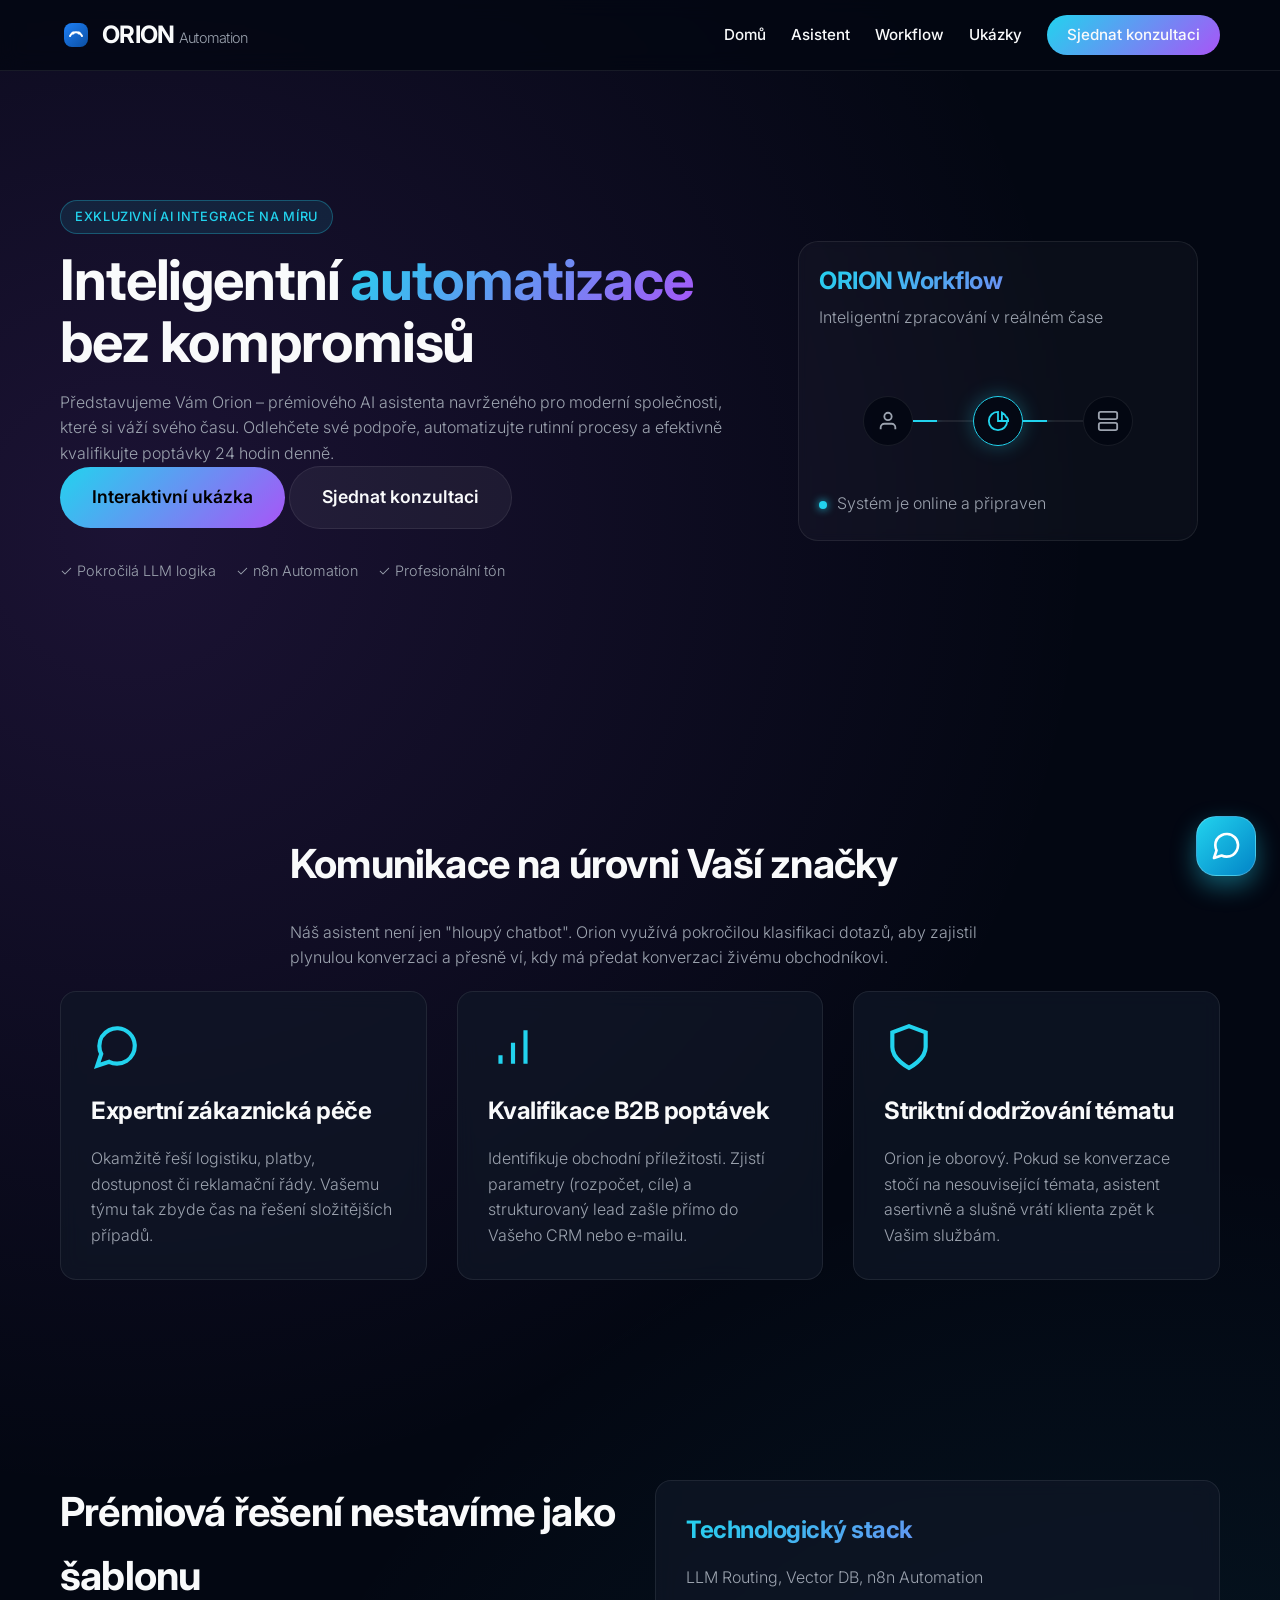
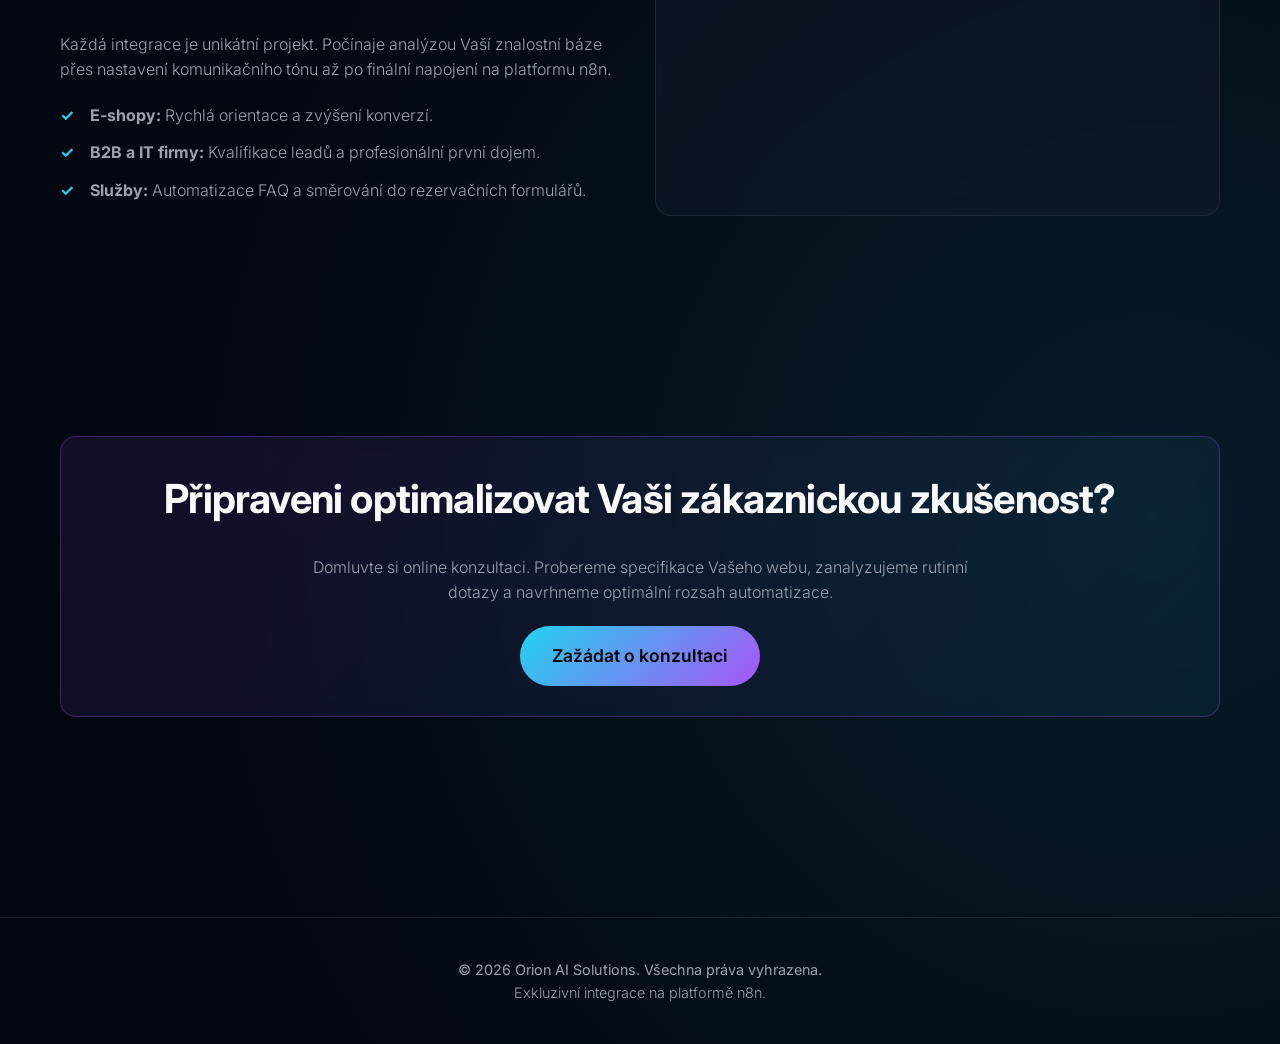
==== commit c5432d37: "Update index.html" ====
--- a/index.html
+++ b/index.html
@@ -41,11 +41,34 @@
         </div>
       </div>
 
-      <div class="hero-visual">
+    <div class="hero-visual">
         <div class="glass-panel text-center">
-            <h3 class="mt-20 blue-gradient-text">ORION Workflow</h3>
-            <p class="muted">Aktivní monitoring dotazů</p>
-          </div>
+            <h3 class="blue-gradient-text" style="margin-bottom: 5px;">ORION Workflow</h3>
+            <p class="muted text-sm">Inteligentní zpracování v reálném čase</p>
+            
+            <div class="workflow-visual">
+                <div class="node" title="Návštěvník webu">
+                    <svg viewBox="0 0 24 24" fill="none" stroke="currentColor" stroke-width="2"><path d="M20 21v-2a4 4 0 0 0-4-4H8a4 4 0 0 0-4 4v2"></path><circle cx="12" cy="7" r="4"></circle></svg>
+                </div>
+                
+                <div class="connection"></div>
+                
+                <div class="node active" title="Orion AI (LLM Router)">
+                    <svg viewBox="0 0 24 24" fill="none" stroke="currentColor" stroke-width="2"><path d="M12 2a10 10 0 1 0 10 10H12V2zM21.18 8.02c-1-2.34-2.72-4.22-4.9-5.32V12h7.02c-.1-1.38-.68-2.7-1.42-3.98z"></path></svg>
+                </div>
+                
+                <div class="connection conn-2"></div>
+                
+                <div class="node" title="Váš systém / n8n / CRM">
+                    <svg viewBox="0 0 24 24" fill="none" stroke="currentColor" stroke-width="2"><rect x="2" y="2" width="20" height="8" rx="2" ry="2"></rect><rect x="2" y="14" width="20" height="8" rx="2" ry="2"></rect><line x1="6" y1="6" x2="6.01" y2="6"></line><line x1="6" y1="18" x2="6.01" y2="18"></line></svg>
+                </div>
+            </div>
+            
+            <p class="muted text-sm mt-10">
+               <span style="display:inline-block; width:8px; height:8px; background:#22d3ee; border-radius:50%; box-shadow: 0 0 8px #22d3ee; margin-right:6px;"></span>
+               Systém je online a připraven
+            </p>
+        </div>
       </div>
     </section>
 
--- a/assets/css/styles.css
+++ b/assets/css/styles.css
@@ -258,7 +258,131 @@
     from { opacity: 0; transform: translateY(10px); }
     to { opacity: 1; transform: translateY(0); }
 }
-
+/* ==========================================================================
+   12. Abstraktní grafika a Animace (Nové)
+   ========================================================================== */
+
+/* Ambientní Orby na pozadí */
+.bg-abstract {
+    position: fixed;
+    top: 0;
+    left: 0;
+    width: 100vw;
+    height: 100vh;
+    z-index: -1;
+    overflow: hidden;
+    pointer-events: none; /* Kliknutí projde skrz pozadí */
+}
+
+.bg-orb {
+    position: absolute;
+    border-radius: 50%;
+    filter: blur(100px); /* Extrémní rozostření vytvoří "mlhu" */
+    opacity: 0.35;
+    animation: floatOrb 25s infinite alternate ease-in-out;
+}
+
+.orb-1 {
+    width: 50vw;
+    height: 50vw;
+    background: var(--accent-purple);
+    top: -10%;
+    left: -10%;
+    animation-delay: 0s;
+}
+
+.orb-2 {
+    width: 40vw;
+    height: 40vw;
+    background: var(--accent-cyan);
+    bottom: -10%;
+    right: -10%;
+    animation-delay: -5s;
+}
+
+@keyframes floatOrb {
+    0% { transform: translate(0, 0) scale(1); }
+    33% { transform: translate(5%, -5%) scale(1.1); }
+    66% { transform: translate(-3%, 4%) scale(0.9); }
+    100% { transform: translate(0, 0) scale(1); }
+}
+
+/* Animace datového toku (ORION Workflow) */
+.workflow-visual {
+    position: relative;
+    width: 100%;
+    height: 120px;
+    display: flex;
+    align-items: center;
+    justify-content: center;
+    margin: 30px 0 10px 0;
+}
+
+.node {
+    width: 50px;
+    height: 50px;
+    border-radius: 50%;
+    background: rgba(3, 7, 18, 0.8);
+    border: 1px solid var(--border-color);
+    display: flex;
+    align-items: center;
+    justify-content: center;
+    position: relative;
+    z-index: 2;
+    color: var(--text-muted);
+    transition: var(--transition);
+}
+
+.node svg {
+    width: 22px;
+    height: 22px;
+}
+
+.node.active {
+    border-color: var(--accent-cyan);
+    color: var(--accent-cyan);
+    box-shadow: 0 0 20px rgba(34, 211, 238, 0.3);
+    animation: pulseNode 2s infinite;
+}
+
+.connection {
+    height: 2px;
+    width: 60px;
+    background: rgba(255, 255, 255, 0.08);
+    position: relative;
+    z-index: 1;
+    overflow: hidden;
+}
+
+.connection::after {
+    content: '';
+    position: absolute;
+    top: 0;
+    left: 0;
+    height: 100%;
+    width: 40%;
+    background: var(--accent-cyan);
+    box-shadow: 0 0 8px var(--accent-cyan);
+    animation: dataFlow 2s infinite linear;
+}
+
+/* Zpoždění pro druhou spojnici, aby data tekla postupně */
+.conn-2::after {
+    animation-delay: 1s;
+}
+
+@keyframes dataFlow {
+    0% { left: -40%; opacity: 0; }
+    20% { opacity: 1; }
+    80% { opacity: 1; }
+    100% { left: 100%; opacity: 0; }
+}
+
+@keyframes pulseNode {
+    0% { box-shadow: 0 0 0 0 rgba(34, 211, 238, 0.4); }
+    70% { box-shadow: 0 0 0 12px rgba(34, 211, 238, 0); }
+    100% { box-shadow: 0 0 0 0 rgba(34, 211, 238, 0); }
+}
 .premium-layout {
     animation: fadeIn 0.6s ease-out;
 }
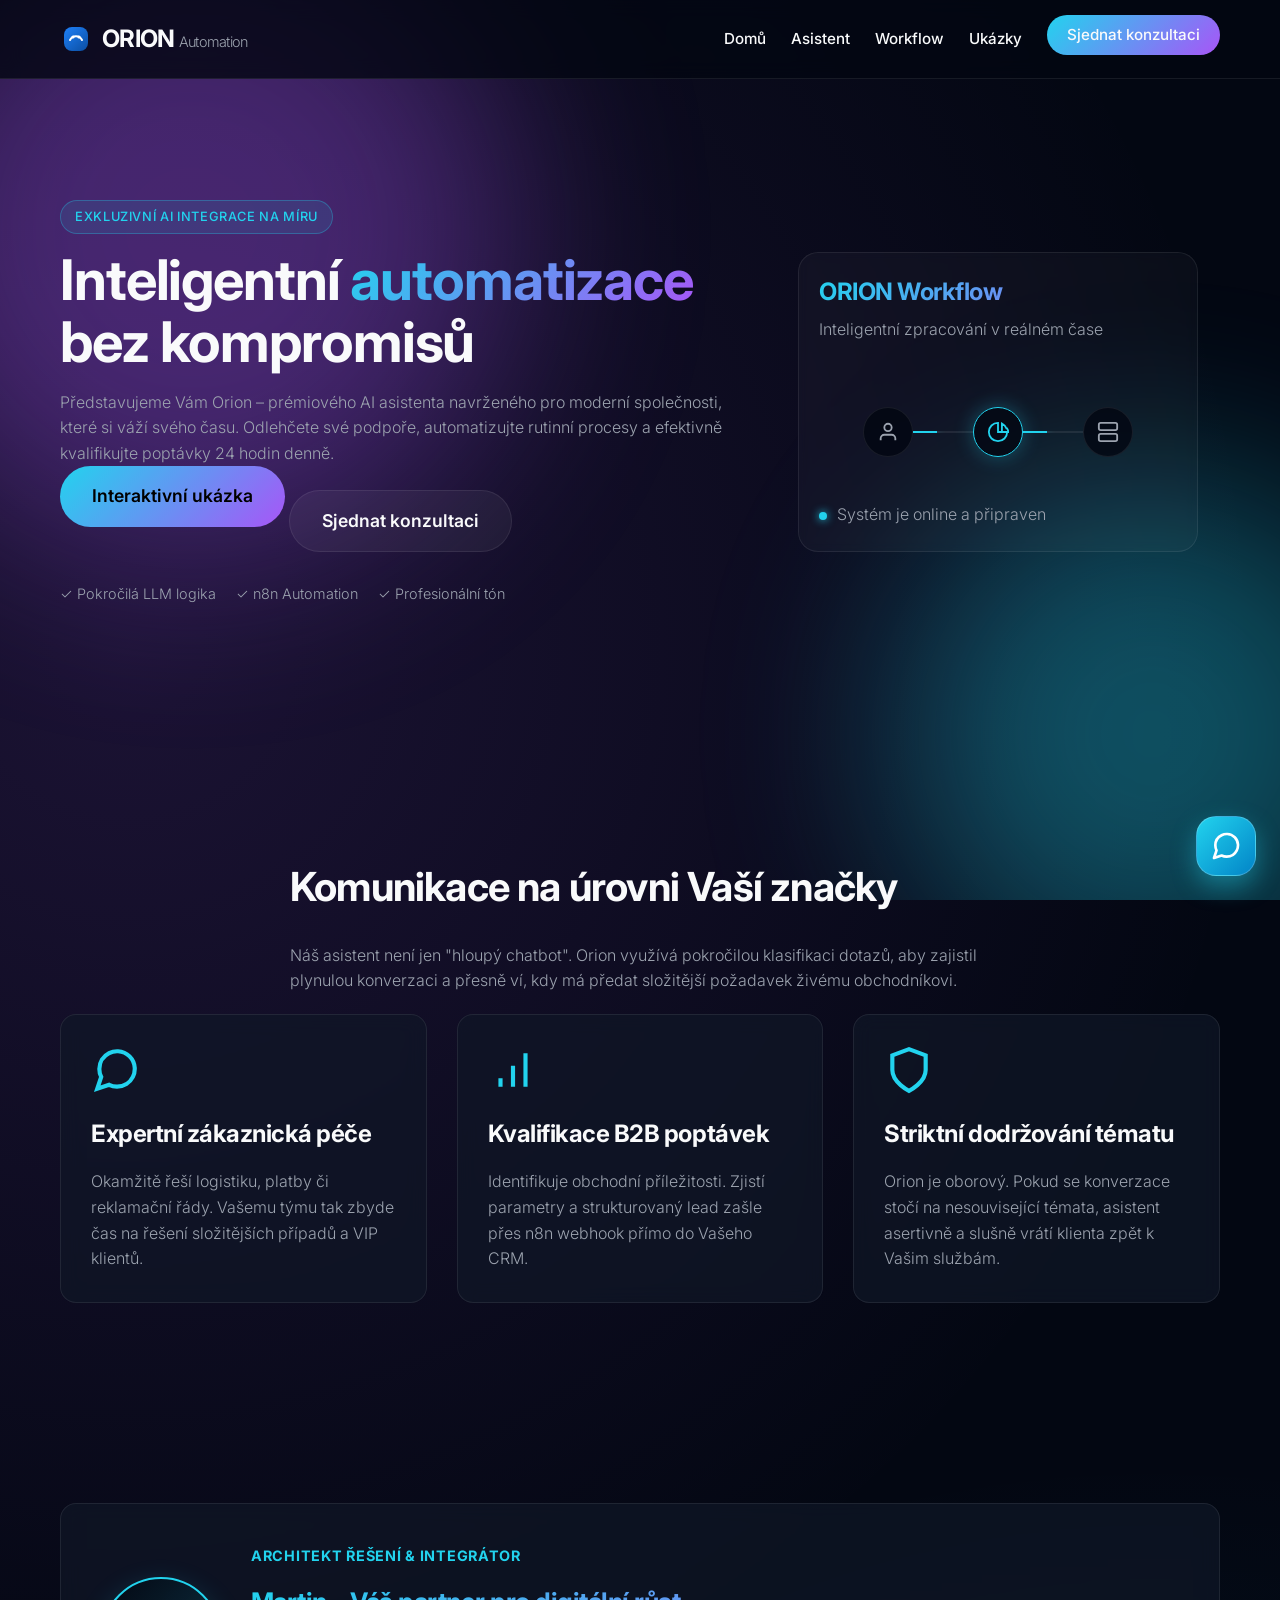
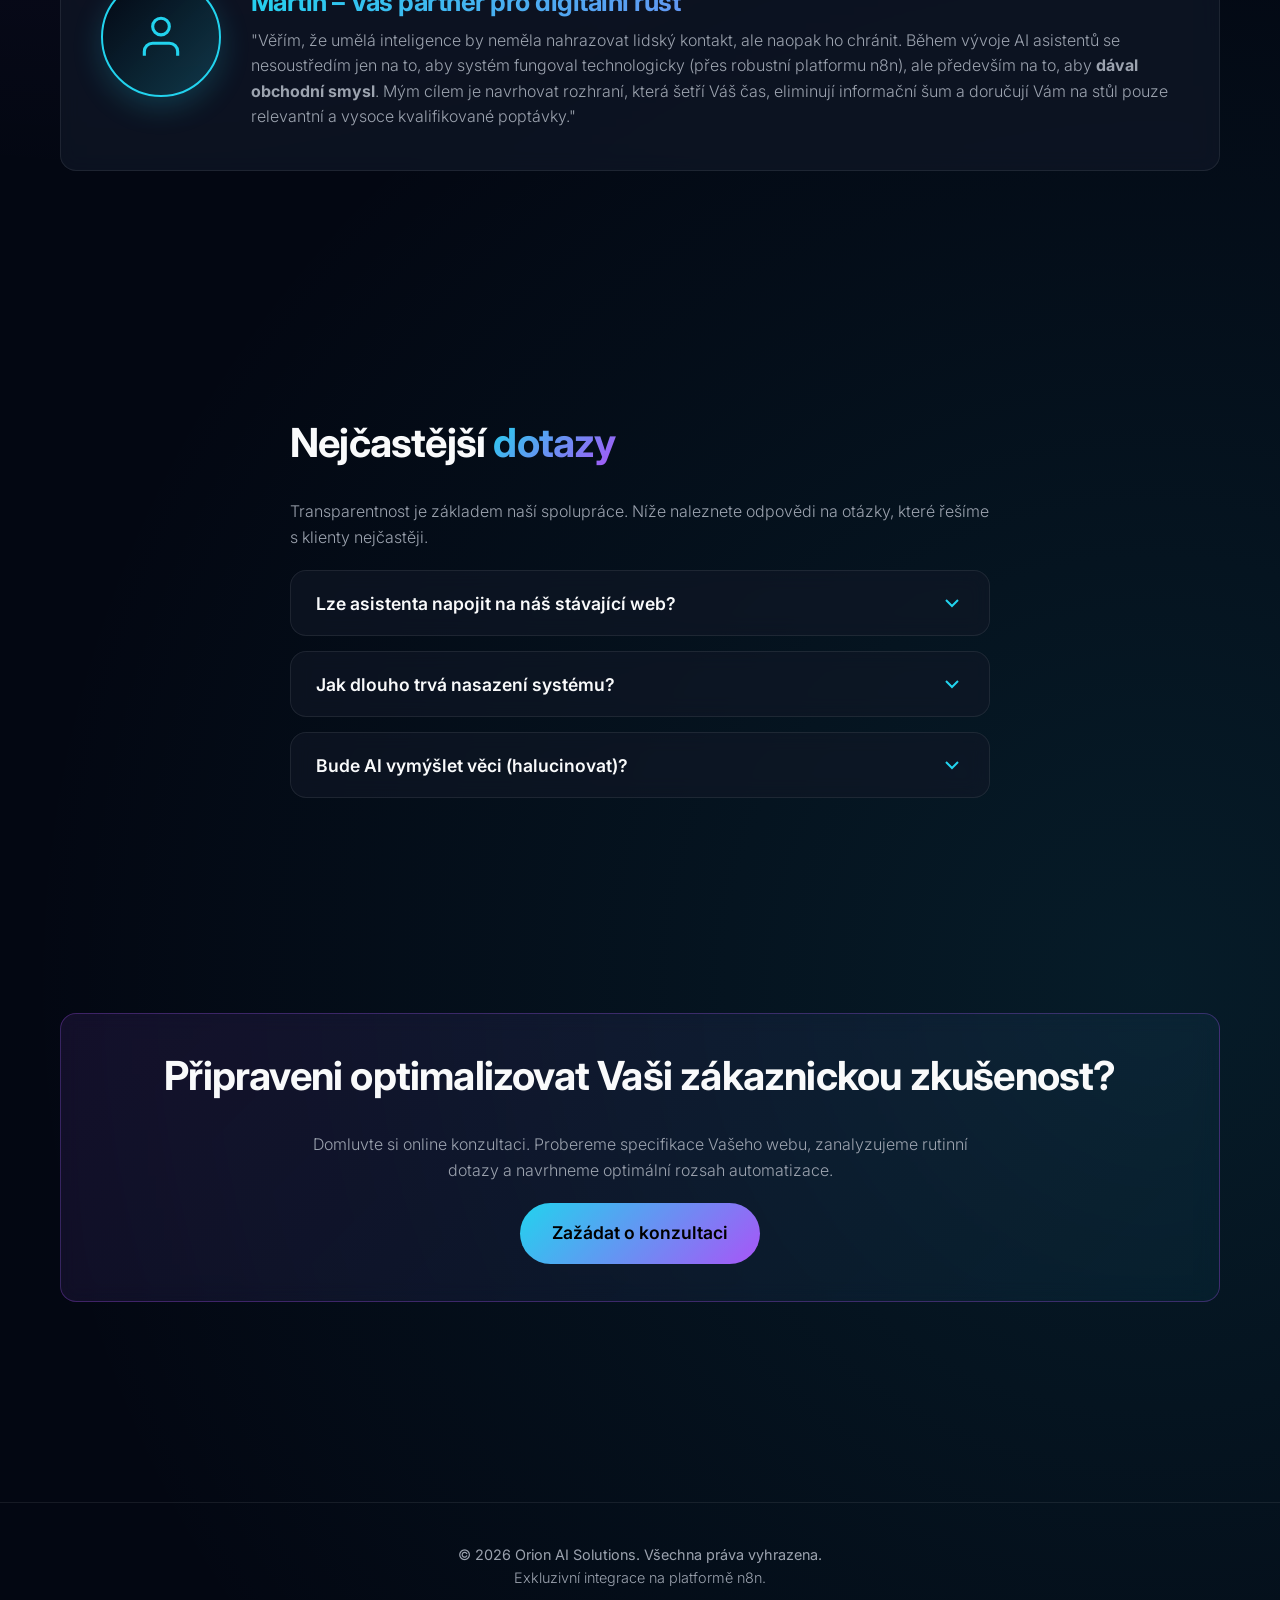
==== commit 3dcefd42: "Update index.html" ====
--- a/index.html
+++ b/index.html
@@ -13,6 +13,10 @@
   <script src="./assets/js/chat.js" defer></script>
 </head>
 <body>
+  <div class="bg-abstract">
+    <div class="bg-orb orb-1"></div>
+    <div class="bg-orb orb-2"></div>
+  </div>
 
   <div id="siteHeader"></div>
 
@@ -41,7 +45,7 @@
         </div>
       </div>
 
-    <div class="hero-visual">
+      <div class="hero-visual">
         <div class="glass-panel text-center">
             <h3 class="blue-gradient-text" style="margin-bottom: 5px;">ORION Workflow</h3>
             <p class="muted text-sm">Inteligentní zpracování v reálném čase</p>
@@ -50,15 +54,11 @@
                 <div class="node" title="Návštěvník webu">
                     <svg viewBox="0 0 24 24" fill="none" stroke="currentColor" stroke-width="2"><path d="M20 21v-2a4 4 0 0 0-4-4H8a4 4 0 0 0-4 4v2"></path><circle cx="12" cy="7" r="4"></circle></svg>
                 </div>
-                
                 <div class="connection"></div>
-                
                 <div class="node active" title="Orion AI (LLM Router)">
                     <svg viewBox="0 0 24 24" fill="none" stroke="currentColor" stroke-width="2"><path d="M12 2a10 10 0 1 0 10 10H12V2zM21.18 8.02c-1-2.34-2.72-4.22-4.9-5.32V12h7.02c-.1-1.38-.68-2.7-1.42-3.98z"></path></svg>
                 </div>
-                
                 <div class="connection conn-2"></div>
-                
                 <div class="node" title="Váš systém / n8n / CRM">
                     <svg viewBox="0 0 24 24" fill="none" stroke="currentColor" stroke-width="2"><rect x="2" y="2" width="20" height="8" rx="2" ry="2"></rect><rect x="2" y="14" width="20" height="8" rx="2" ry="2"></rect><line x1="6" y1="6" x2="6.01" y2="6"></line><line x1="6" y1="18" x2="6.01" y2="18"></line></svg>
                 </div>
@@ -76,7 +76,7 @@
       <div class="section-header text-center mx-auto max-w-700">
         <h2>Komunikace na úrovni Vaší značky</h2>
         <p class="muted">
-          Náš asistent není jen "hloupý chatbot". Orion využívá pokročilou klasifikaci dotazů, aby zajistil plynulou konverzaci a přesně ví, kdy má předat konverzaci živému obchodníkovi.
+          Náš asistent není jen "hloupý chatbot". Orion využívá pokročilou klasifikaci dotazů, aby zajistil plynulou konverzaci a přesně ví, kdy má předat složitější požadavek živému obchodníkovi.
         </p>
       </div>
 
@@ -86,54 +86,80 @@
             <svg viewBox="0 0 24 24" fill="none" stroke="currentColor" stroke-width="2"><path d="M21 11.5a8.38 8.38 0 0 1-.9 3.8 8.5 8.5 0 0 1-7.6 4.7 8.38 8.38 0 0 1-3.8-.9L3 21l1.9-5.7a8.38 8.38 0 0 1-.9-3.8 8.5 8.5 0 0 1 4.7-7.6 8.38 8.38 0 0 1 3.8-.9h.5a8.48 8.48 0 0 1 8 8v.5z"></path></svg>
           </div>
           <h3>Expertní zákaznická péče</h3>
-          <p class="muted">
-            Okamžitě řeší logistiku, platby, dostupnost či reklamační řády. Vašemu týmu tak zbyde čas na řešení složitějších případů.
-          </p>
+          <p class="muted">Okamžitě řeší logistiku, platby či reklamační řády. Vašemu týmu tak zbyde čas na řešení složitějších případů a VIP klientů.</p>
         </div>
-
         <div class="card">
           <div class="icon-wrapper">
             <svg viewBox="0 0 24 24" fill="none" stroke="currentColor" stroke-width="2"><path d="M12 20V10M18 20V4M6 20v-4"></path></svg>
           </div>
           <h3>Kvalifikace B2B poptávek</h3>
-          <p class="muted">
-            Identifikuje obchodní příležitosti. Zjistí parametry (rozpočet, cíle) a strukturovaný lead zašle přímo do Vašeho CRM nebo e-mailu.
-          </p>
+          <p class="muted">Identifikuje obchodní příležitosti. Zjistí parametry a strukturovaný lead zašle přes n8n webhook přímo do Vašeho CRM.</p>
         </div>
-
         <div class="card">
           <div class="icon-wrapper">
             <svg viewBox="0 0 24 24" fill="none" stroke="currentColor" stroke-width="2"><path d="M12 22s8-4 8-10V5l-8-3-8 3v7c0 6 8 10 8 10z"></path></svg>
           </div>
           <h3>Striktní dodržování tématu</h3>
-          <p class="muted">
-            Orion je oborový. Pokud se konverzace stočí na nesouvisející témata, asistent asertivně a slušně vrátí klienta zpět k Vašim službám.
+          <p class="muted">Orion je oborový. Pokud se konverzace stočí na nesouvisející témata, asistent asertivně a slušně vrátí klienta zpět k Vašim službám.</p>
+        </div>
+      </div>
+    </section>
+
+    <section class="author-section section-spacing">
+      <div class="card glass-effect author-box">
+        <div class="author-avatar">
+          <svg viewBox="0 0 24 24" fill="none" stroke="currentColor" stroke-width="1.5"><path d="M20 21v-2a4 4 0 0 0-4-4H8a4 4 0 0 0-4 4v2"></path><circle cx="12" cy="7" r="4"></circle></svg>
+        </div>
+        <div class="author-content">
+          <span class="author-role">Architekt řešení & Integrátor</span>
+          <h3 class="blue-gradient-text">Martin – Váš partner pro digitální růst</h3>
+          <p class="muted mt-10">
+            "Věřím, že umělá inteligence by neměla nahrazovat lidský kontakt, ale naopak ho chránit. Během vývoje AI asistentů se nesoustředím jen na to, aby systém fungoval technologicky (přes robustní platformu n8n), ale především na to, aby <strong>dával obchodní smysl</strong>. Mým cílem je navrhovat rozhraní, která šetří Váš čas, eliminují informační šum a doručují Vám na stůl pouze relevantní a vysoce kvalifikované poptávky."
           </p>
         </div>
       </div>
     </section>
 
-    <section class="audience-section section-spacing">
-      <div class="grid2 items-center">
-        <div>
-          <h2>Prémiová řešení nestavíme jako šablonu</h2>
-          <p class="muted">
-            Každá integrace je unikátní projekt. Počínaje analýzou Vaší znalostní báze přes nastavení komunikačního tónu až po finální napojení na platformu n8n.
-          </p>
-          <ul class="check-list muted">
-            <li><strong>E-shopy:</strong> Rychlá orientace a zvýšení konverzí.</li>
-            <li><strong>B2B a IT firmy:</strong> Kvalifikace leadů a profesionální první dojem.</li>
-            <li><strong>Služby:</strong> Automatizace FAQ a směrování do rezervačních formulářů.</li>
-          </ul>
+    <section class="faq-section section-spacing">
+      <div class="text-center max-w-700 mx-auto mb-20">
+        <h2>Nejčastější <span class="blue-gradient-text">dotazy</span></h2>
+        <p class="muted">Transparentnost je základem naší spolupráce. Níže naleznete odpovědi na otázky, které řešíme s klienty nejčastěji.</p>
+      </div>
+
+      <div class="max-w-700 mx-auto">
+        <div class="faq-item">
+          <button class="faq-question">
+            Lze asistenta napojit na náš stávající web?
+            <svg class="faq-icon" viewBox="0 0 24 24" fill="none" stroke="currentColor" stroke-width="2"><polyline points="6 9 12 15 18 9"></polyline></svg>
+          </button>
+          <div class="faq-answer">
+            <p>Ano, absolutně. Integrace je navržena tak, aby byla maximálně nenáročná. Na Váš web (ať už běží na WordPressu, Shoptetu nebo na vlastním kódu) se vloží pouze jeden krátký kus kódu. Veškerá složitá logika a databáze běží bezpečně u nás na serverech n8n.</p>
+          </div>
         </div>
-        <div class="visual-stack card glass-effect text-center">
-            <h3 class="blue-gradient-text">Technologický stack</h3>
-            <p class="muted text-sm">LLM Routing, Vector DB, n8n Automation</p>
+
+        <div class="faq-item">
+          <button class="faq-question">
+            Jak dlouho trvá nasazení systému?
+            <svg class="faq-icon" viewBox="0 0 24 24" fill="none" stroke="currentColor" stroke-width="2"><polyline points="6 9 12 15 18 9"></polyline></svg>
+          </button>
+          <div class="faq-answer">
+            <p>Standardní nasazení včetně analýzy Vaší "Knowledge Base" (znalostní databáze) a nastavení komunikačního tónu zabere zhruba 7 až 14 dní. Nejvíce času věnujeme pečlivému testování, aby asistent přesně odpovídal identitě Vaší značky.</p>
+          </div>
+        </div>
+
+        <div class="faq-item">
+          <button class="faq-question">
+            Bude AI vymýšlet věci (halucinovat)?
+            <svg class="faq-icon" viewBox="0 0 24 24" fill="none" stroke="currentColor" stroke-width="2"><polyline points="6 9 12 15 18 9"></polyline></svg>
+          </button>
+          <div class="faq-answer">
+            <p>Ne. Náš systém využívá striktní ohraničení (tzv. Vector DB routing). Asistent dostane striktní instrukce odpovídat výhradně na základě dat, která nám poskytnete. Pokud odpověď nezná, nezkouší hádat, ale profesionálně vyžádá e-mailový kontakt pro živou podporu.</p>
+          </div>
         </div>
       </div>
     </section>
 
-    <section class="cta-section section-spacing mt-20 text-center">
+    <section class="cta-section section-spacing text-center">
       <div class="card cta-card highlight-border">
         <h2>Připraveni optimalizovat Vaši zákaznickou zkušenost?</h2>
         <p class="muted max-w-700 mx-auto mt-10 mb-20">
@@ -148,5 +174,21 @@
   </main>
 
   <div id="siteFooter"></div>
+
+  <script>
+    document.addEventListener('DOMContentLoaded', () => {
+      const faqItems = document.querySelectorAll('.faq-item');
+      faqItems.forEach(item => {
+        const btn = item.querySelector('.faq-question');
+        btn.addEventListener('click', () => {
+          const isActive = item.classList.contains('active');
+          // Zavřít všechny ostatní
+          faqItems.forEach(i => i.classList.remove('active'));
+          // Otevřít aktuální, pokud nebyl otevřený
+          if (!isActive) item.classList.add('active');
+        });
+      });
+    });
+  </script>
 </body>
 </html>
--- a/assets/css/styles.css
+++ b/assets/css/styles.css
@@ -386,3 +386,132 @@
 .premium-layout {
     animation: fadeIn 0.6s ease-out;
 }
+/* ==========================================================================
+   13. Mikrointerakce a Konverzní animace (Třešničky na dortu)
+   ========================================================================== */
+
+/* 1. Shimmer Effect (Světelný odlesk) na primárních tlačítkách */
+.btn-primary {
+    position: relative;
+    overflow: hidden;
+}
+
+.btn-primary::after {
+    content: '';
+    position: absolute;
+    top: 0;
+    left: -100%;
+    width: 50%;
+    height: 100%;
+    background: linear-gradient(90deg, transparent, rgba(255, 255, 255, 0.4), transparent);
+    transform: skewX(-20deg);
+    animation: shimmerSweep 4s infinite;
+}
+
+@keyframes shimmerSweep {
+    0% { left: -100%; }
+    15% { left: 200%; }
+    100% { left: 200%; } /* Pauza mezi odlesky */
+}
+
+/* 2. Jemný "Hover Lift" s probarvením pro všechny karty (Features) */
+.feature-cards .card {
+    position: relative;
+    z-index: 1;
+}
+
+.feature-cards .card::before {
+    content: '';
+    position: absolute;
+    top: 0; left: 0; right: 0; bottom: 0;
+    border-radius: var(--border-radius);
+    background: radial-gradient(circle at center, rgba(34, 211, 238, 0.05) 0%, transparent 70%);
+    opacity: 0;
+    transition: opacity 0.4s ease;
+    z-index: -1;
+}
+
+.feature-cards .card:hover::before {
+    opacity: 1;
+}
+/* ==========================================================================
+   14. Sekce: FAQ (Akordion) a Human Touch (O autorovi)
+   ========================================================================== */
+
+/* FAQ Akordion */
+.faq-section { margin-top: 40px; }
+.faq-item {
+    background: rgba(17, 24, 39, 0.6);
+    border: 1px solid rgba(255, 255, 255, 0.08);
+    border-radius: 16px;
+    margin-bottom: 15px;
+    overflow: hidden;
+    backdrop-filter: blur(10px);
+    transition: var(--transition);
+}
+.faq-item:hover { border-color: rgba(34, 211, 238, 0.3); }
+
+.faq-question {
+    width: 100%;
+    text-align: left;
+    padding: 20px 25px;
+    background: transparent;
+    border: none;
+    color: var(--text-primary);
+    font-size: 1.1rem;
+    font-weight: 600;
+    cursor: pointer;
+    display: flex;
+    justify-content: space-between;
+    align-items: center;
+    font-family: var(--font-main);
+}
+
+.faq-icon {
+    width: 24px; height: 24px;
+    color: var(--accent-cyan);
+    transition: transform 0.3s ease;
+}
+.faq-item.active .faq-icon { transform: rotate(180deg); }
+
+.faq-answer {
+    max-height: 0;
+    overflow: hidden;
+    transition: max-height 0.4s ease, padding 0.4s ease;
+    padding: 0 25px;
+    color: var(--text-muted);
+    font-size: 0.95rem;
+    line-height: 1.6;
+}
+.faq-item.active .faq-answer {
+    max-height: 200px; /* Dostatečný prostor pro text */
+    padding: 0 25px 25px 25px;
+}
+
+/* Human Touch (O autorovi) */
+.author-box {
+    display: flex;
+    align-items: center;
+    gap: 30px;
+    padding: 40px;
+}
+.author-avatar {
+    width: 120px;
+    height: 120px;
+    border-radius: 50%;
+    background: linear-gradient(135deg, var(--bg-dark), rgba(34, 211, 238, 0.2));
+    border: 2px solid var(--accent-cyan);
+    display: flex;
+    align-items: center;
+    justify-content: center;
+    flex-shrink: 0;
+    box-shadow: 0 10px 30px rgba(34, 211, 238, 0.2);
+    overflow: hidden;
+}
+.author-avatar svg { width: 50px; height: 50px; color: var(--accent-cyan); }
+.author-content h3 { font-size: 1.6rem; margin-bottom: 5px; }
+.author-role { font-size: 0.9rem; color: var(--accent-cyan); text-transform: uppercase; letter-spacing: 0.05em; font-weight: 700; display: block; margin-bottom: 15px; }
+
+@media (max-width: 768px) {
+    .author-box { flex-direction: column; text-align: center; }
+}
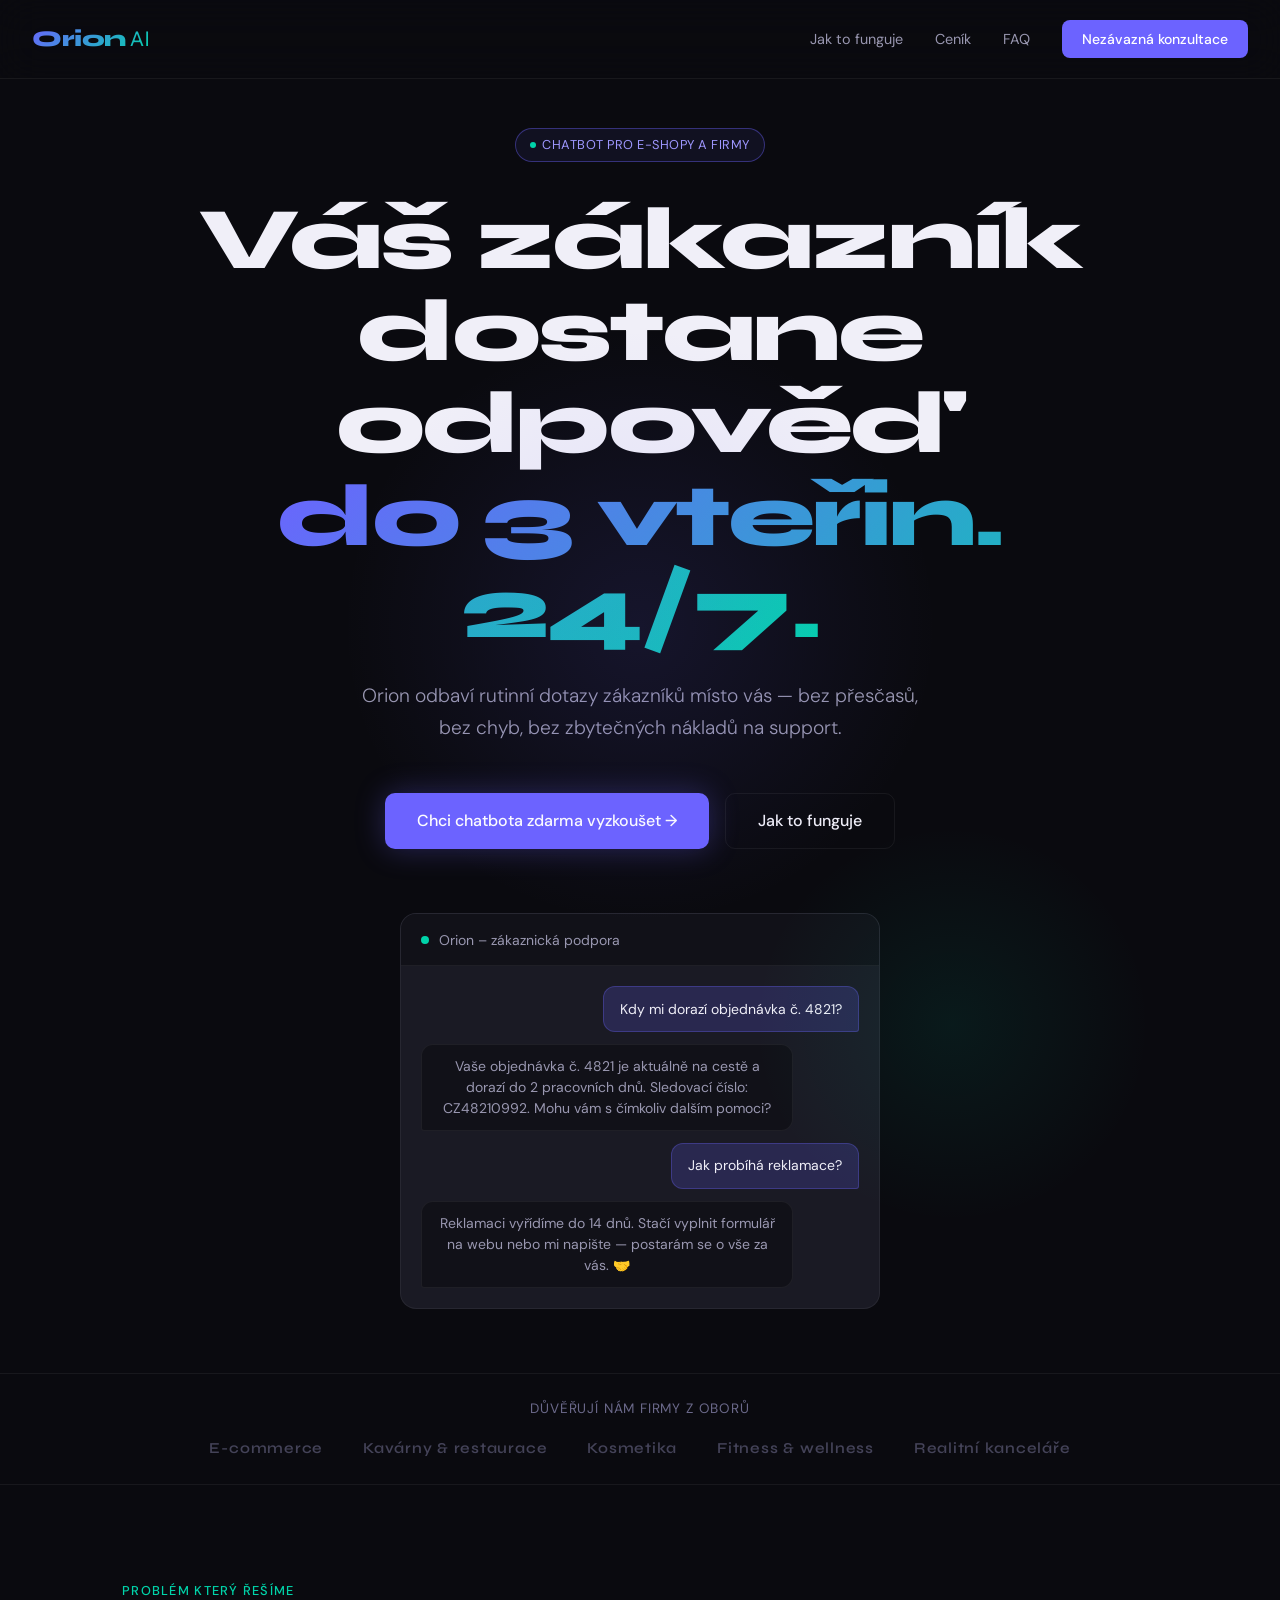
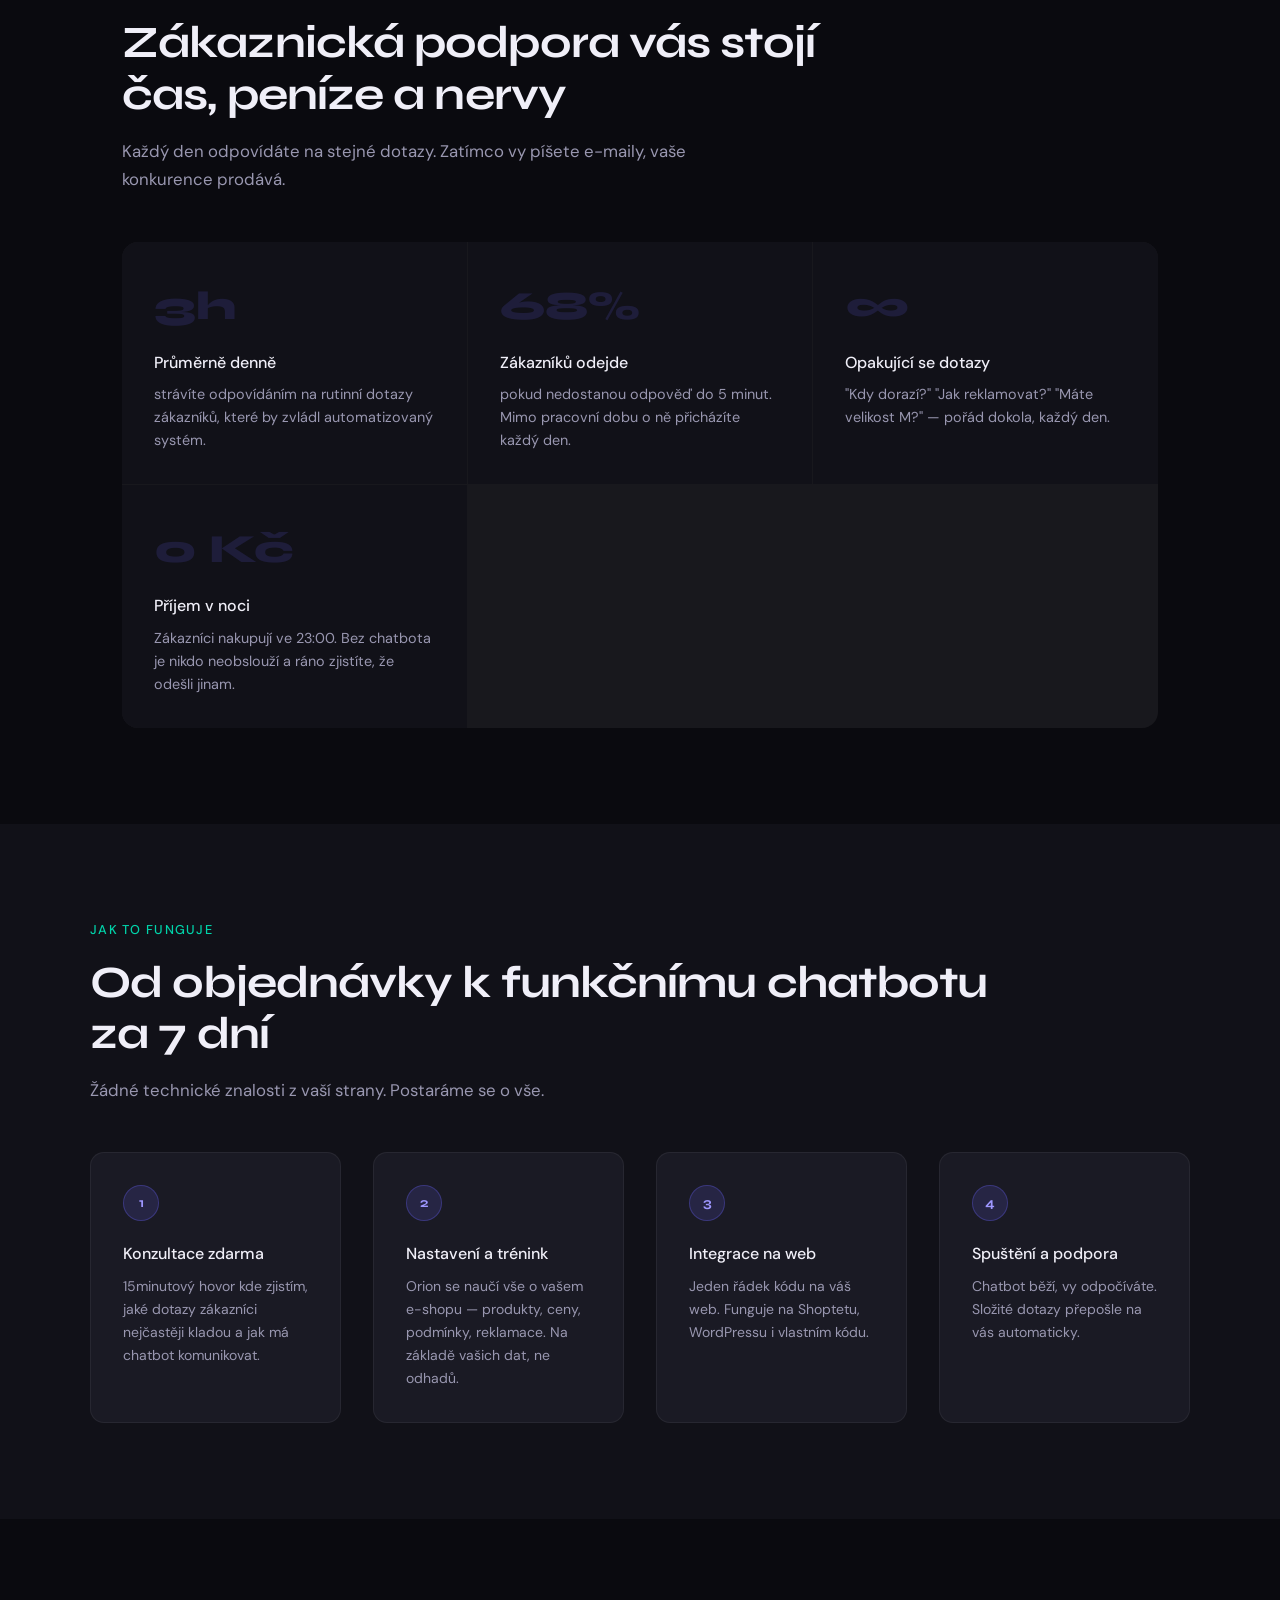
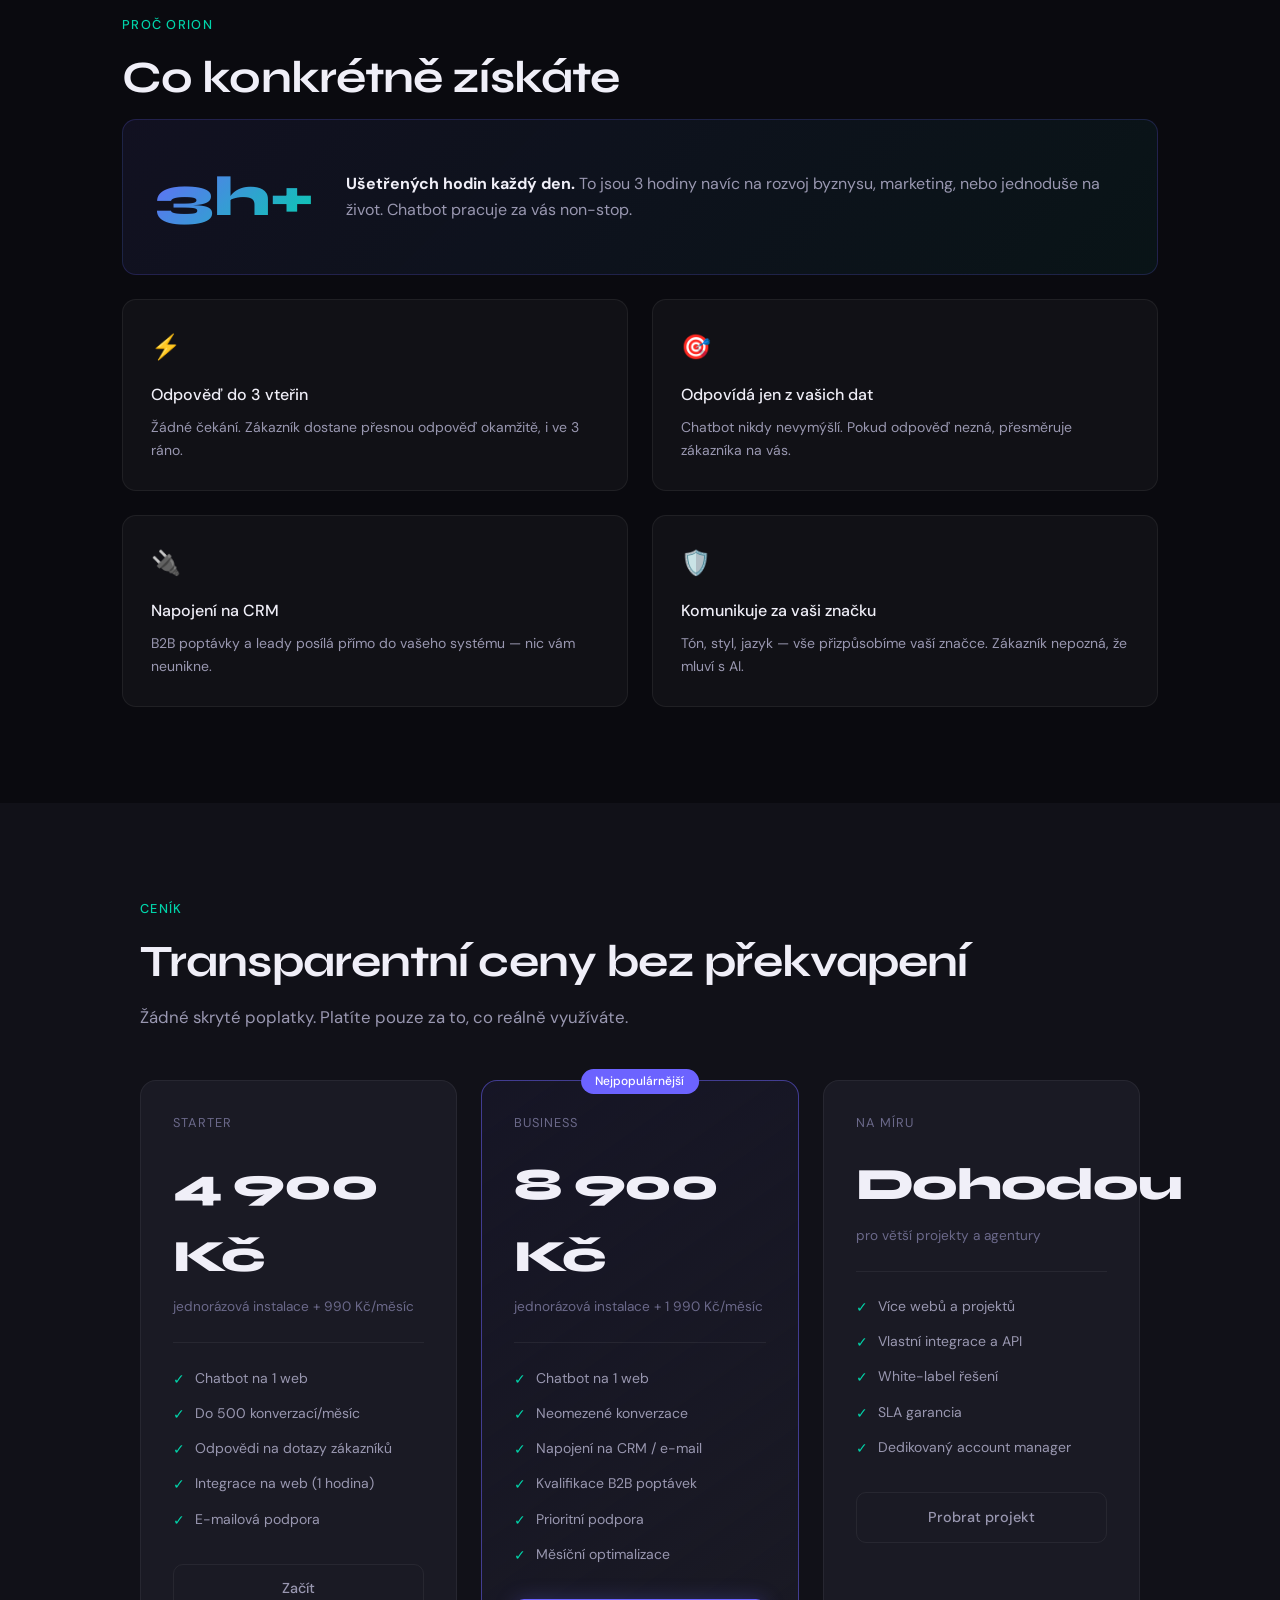
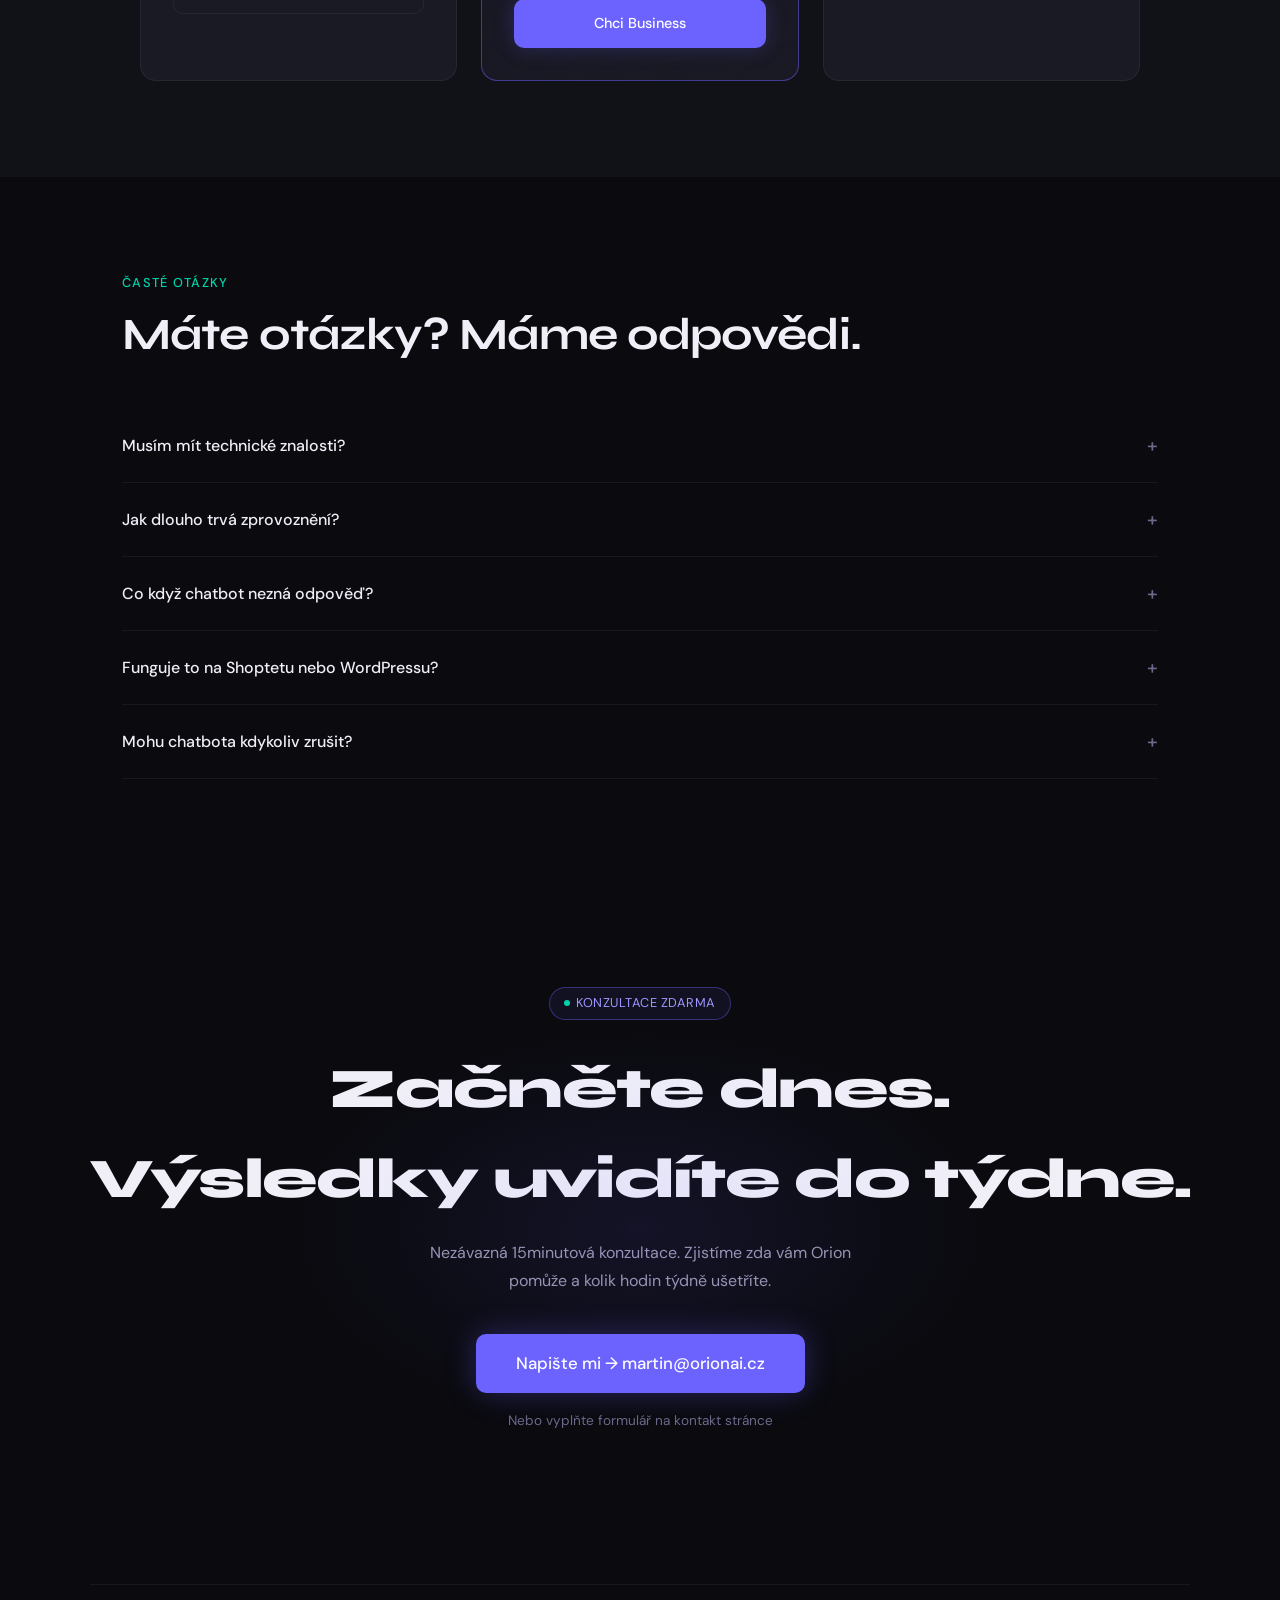
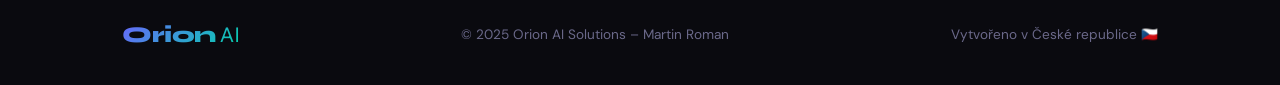
==== commit f413f6b8: "Update index.html" ====
--- a/index.html
+++ b/index.html
@@ -1,194 +1,655 @@
-<!doctype html>
+<!DOCTYPE html>
 <html lang="cs">
 <head>
-  <meta charset="UTF-8" />
-  <meta name="viewport" content="width=device-width,initial-scale=1" />
-  <title>Orion – Inteligentní Automatizace pro Váš Business</title>
-  <meta name="description" content="Exkluzivní AI řešení pro firemní weby a e-shopy. Automatizujeme komunikaci a kvalifikujeme B2B poptávky 24/7." />
-
-  <link rel="stylesheet" href="./assets/css/styles.css" />
-
-  <script src="./assets/js/config.js"></script>
-  <script src="./assets/js/app.js" defer></script>
-  <script src="./assets/js/chat.js" defer></script>
+<meta charset="UTF-8">
+<meta name="viewport" content="width=device-width, initial-scale=1.0">
+<title>Orion AI – Chatbot pro váš e-shop</title>
+<link href="https://fonts.googleapis.com/css2?family=Syne:wght@400;600;700;800&family=DM+Sans:wght@300;400;500&display=swap" rel="stylesheet">
+<style>
+  *, *::before, *::after { box-sizing: border-box; margin: 0; padding: 0; }
+
+  :root {
+    --bg: #0A0A0F;
+    --bg2: #111118;
+    --bg3: #1A1A24;
+    --accent: #6C63FF;
+    --accent2: #00D4AA;
+    --text: #F0EFF8;
+    --text2: #9997B0;
+    --text3: #6B698A;
+    --border: rgba(108,99,255,0.15);
+    --border2: rgba(255,255,255,0.06);
+    --card: rgba(255,255,255,0.03);
+    --glow: rgba(108,99,255,0.2);
+  }
+
+  html { scroll-behavior: smooth; }
+
+  body {
+    font-family: 'DM Sans', sans-serif;
+    background: var(--bg);
+    color: var(--text);
+    overflow-x: hidden;
+    line-height: 1.6;
+  }
+
+  /* NAV */
+  nav {
+    position: fixed; top: 0; left: 0; right: 0;
+    z-index: 100;
+    padding: 1.25rem 2rem;
+    display: flex; align-items: center; justify-content: space-between;
+    background: rgba(10,10,15,0.8);
+    backdrop-filter: blur(20px);
+    border-bottom: 0.5px solid var(--border2);
+  }
+
+  .logo {
+    font-family: 'Syne', sans-serif;
+    font-weight: 800;
+    font-size: 1.4rem;
+    letter-spacing: -0.02em;
+    background: linear-gradient(135deg, #6C63FF, #00D4AA);
+    -webkit-background-clip: text;
+    -webkit-text-fill-color: transparent;
+  }
+
+  .logo span { color: var(--text2); font-weight: 400; }
+
+  nav a {
+    color: var(--text2);
+    text-decoration: none;
+    font-size: 0.9rem;
+    transition: color 0.2s;
+  }
+  nav a:hover { color: var(--text); }
+
+  .nav-links { display: flex; gap: 2rem; align-items: center; }
+
+  .btn-nav {
+    background: var(--accent);
+    color: white !important;
+    padding: 0.5rem 1.25rem;
+    border-radius: 8px;
+    font-weight: 500;
+    font-size: 0.875rem;
+    transition: opacity 0.2s, transform 0.15s;
+  }
+  .btn-nav:hover { opacity: 0.9; transform: translateY(-1px); }
+
+  /* HERO */
+  .hero {
+    min-height: 100vh;
+    display: flex; flex-direction: column;
+    align-items: center; justify-content: center;
+    text-align: center;
+    padding: 8rem 2rem 4rem;
+    position: relative;
+    overflow: hidden;
+  }
+
+  .hero-glow {
+    position: absolute;
+    width: 600px; height: 600px;
+    border-radius: 50%;
+    background: radial-gradient(circle, rgba(108,99,255,0.12) 0%, transparent 70%);
+    top: 50%; left: 50%;
+    transform: translate(-50%, -60%);
+    pointer-events: none;
+  }
+
+  .hero-glow2 {
+    position: absolute;
+    width: 400px; height: 400px;
+    border-radius: 50%;
+    background: radial-gradient(circle, rgba(0,212,170,0.08) 0%, transparent 70%);
+    top: 60%; right: 10%;
+    pointer-events: none;
+  }
+
+  .badge {
+    display: inline-flex; align-items: center; gap: 6px;
+    padding: 0.35rem 0.9rem;
+    border: 0.5px solid rgba(108,99,255,0.4);
+    border-radius: 100px;
+    font-size: 0.8rem;
+    color: #9E97FF;
+    margin-bottom: 2rem;
+    background: rgba(108,99,255,0.08);
+    letter-spacing: 0.04em;
+    text-transform: uppercase;
+  }
+
+  .dot { width: 6px; height: 6px; border-radius: 50%; background: #00D4AA; animation: pulse 2s infinite; }
+  @keyframes pulse { 0%,100%{opacity:1;} 50%{opacity:0.4;} }
+
+  h1 {
+    font-family: 'Syne', sans-serif;
+    font-size: clamp(2.8rem, 7vw, 5.5rem);
+    font-weight: 800;
+    line-height: 1.05;
+    letter-spacing: -0.03em;
+    margin-bottom: 1.5rem;
+    max-width: 900px;
+  }
+
+  h1 .accent { background: linear-gradient(135deg, #6C63FF, #00D4AA); -webkit-background-clip: text; -webkit-text-fill-color: transparent; }
+
+  .hero-sub {
+    font-size: 1.2rem;
+    color: var(--text2);
+    max-width: 560px;
+    margin-bottom: 3rem;
+    line-height: 1.7;
+    font-weight: 300;
+  }
+
+  .hero-cta { display: flex; gap: 1rem; flex-wrap: wrap; justify-content: center; }
+
+  .btn-primary {
+    background: var(--accent);
+    color: white;
+    padding: 0.9rem 2rem;
+    border-radius: 10px;
+    font-size: 1rem;
+    font-weight: 500;
+    text-decoration: none;
+    transition: all 0.2s;
+    display: inline-flex; align-items: center; gap: 8px;
+    box-shadow: 0 0 30px rgba(108,99,255,0.3);
+  }
+  .btn-primary:hover { transform: translateY(-2px); box-shadow: 0 0 40px rgba(108,99,255,0.45); }
+
+  .btn-secondary {
+    background: transparent;
+    color: var(--text);
+    padding: 0.9rem 2rem;
+    border-radius: 10px;
+    font-size: 1rem;
+    font-weight: 500;
+    text-decoration: none;
+    border: 0.5px solid var(--border2);
+    transition: all 0.2s;
+    display: inline-flex; align-items: center; gap: 8px;
+  }
+  .btn-secondary:hover { background: var(--card); border-color: rgba(255,255,255,0.15); }
+
+  /* SOCIAL PROOF */
+  .social-proof {
+    padding: 1.5rem 2rem;
+    text-align: center;
+    border-top: 0.5px solid var(--border2);
+    border-bottom: 0.5px solid var(--border2);
+  }
+  .social-proof p { color: var(--text3); font-size: 0.85rem; letter-spacing: 0.06em; text-transform: uppercase; margin-bottom: 1rem; }
+  .logos { display: flex; justify-content: center; align-items: center; gap: 2.5rem; flex-wrap: wrap; }
+  .logo-item { color: var(--text3); font-family: 'Syne', sans-serif; font-weight: 600; font-size: 0.95rem; letter-spacing: 0.05em; opacity: 0.6; }
+
+  /* PROBLEM SECTION */
+  .section { padding: 6rem 2rem; max-width: 1100px; margin: 0 auto; }
+  .section-label { font-size: 0.8rem; text-transform: uppercase; letter-spacing: 0.1em; color: var(--accent2); margin-bottom: 1rem; font-weight: 500; }
+  .section-title { font-family: 'Syne', sans-serif; font-size: clamp(1.8rem, 4vw, 2.8rem); font-weight: 700; letter-spacing: -0.02em; margin-bottom: 1rem; line-height: 1.15; }
+  .section-sub { color: var(--text2); font-size: 1.05rem; max-width: 580px; line-height: 1.7; margin-bottom: 3rem; }
+
+  .problem-grid { display: grid; grid-template-columns: repeat(auto-fit, minmax(260px, 1fr)); gap: 1px; background: var(--border2); border-radius: 16px; overflow: hidden; }
+  .problem-card {
+    background: var(--bg2);
+    padding: 2rem;
+    transition: background 0.2s;
+  }
+  .problem-card:hover { background: var(--bg3); }
+  .problem-num { font-family: 'Syne', sans-serif; font-size: 2.5rem; font-weight: 800; color: var(--border); margin-bottom: 0.75rem; }
+  .problem-card h3 { font-size: 1rem; font-weight: 500; margin-bottom: 0.5rem; }
+  .problem-card p { color: var(--text2); font-size: 0.9rem; line-height: 1.6; }
+
+  /* HOW IT WORKS */
+  .how-wrap { background: var(--bg2); padding: 6rem 2rem; }
+  .how-inner { max-width: 1100px; margin: 0 auto; }
+  .steps { display: grid; grid-template-columns: repeat(auto-fit, minmax(220px, 1fr)); gap: 2rem; margin-top: 3rem; }
+  .step {
+    position: relative;
+    padding: 2rem;
+    background: var(--bg3);
+    border-radius: 14px;
+    border: 0.5px solid var(--border2);
+  }
+  .step-num {
+    width: 36px; height: 36px;
+    border-radius: 50%;
+    background: rgba(108,99,255,0.15);
+    border: 0.5px solid rgba(108,99,255,0.3);
+    display: flex; align-items: center; justify-content: center;
+    font-family: 'Syne', sans-serif;
+    font-weight: 700;
+    font-size: 0.85rem;
+    color: #9E97FF;
+    margin-bottom: 1.25rem;
+  }
+  .step h3 { font-size: 1rem; font-weight: 500; margin-bottom: 0.5rem; }
+  .step p { color: var(--text2); font-size: 0.875rem; line-height: 1.65; }
+
+  .connector { display: none; }
+
+  /* BENEFITS */
+  .benefits-grid { display: grid; grid-template-columns: 1fr 1fr; gap: 1.5rem; }
+  @media(max-width: 680px) { .benefits-grid { grid-template-columns: 1fr; } }
+
+  .benefit-card {
+    padding: 1.75rem;
+    background: var(--card);
+    border: 0.5px solid var(--border2);
+    border-radius: 14px;
+    transition: border-color 0.2s, background 0.2s;
+  }
+  .benefit-card:hover { background: var(--bg3); border-color: var(--border); }
+  .benefit-icon { font-size: 1.5rem; margin-bottom: 1rem; }
+  .benefit-card h3 { font-size: 1rem; font-weight: 500; margin-bottom: 0.5rem; }
+  .benefit-card p { color: var(--text2); font-size: 0.875rem; line-height: 1.65; }
+
+  .benefit-big {
+    grid-column: span 2;
+    display: flex; align-items: center; gap: 2rem;
+    padding: 2rem;
+    background: linear-gradient(135deg, rgba(108,99,255,0.08), rgba(0,212,170,0.05));
+    border: 0.5px solid rgba(108,99,255,0.2);
+    border-radius: 14px;
+  }
+  @media(max-width: 680px) { .benefit-big { grid-column: span 1; flex-direction: column; } }
+  .benefit-big-num { font-family: 'Syne', sans-serif; font-size: 3.5rem; font-weight: 800; background: linear-gradient(135deg, #6C63FF, #00D4AA); -webkit-background-clip: text; -webkit-text-fill-color: transparent; white-space: nowrap; }
+  .benefit-big p { color: var(--text2); font-size: 1rem; line-height: 1.6; }
+
+  /* PRICING */
+  .pricing-wrap { background: var(--bg2); padding: 6rem 2rem; }
+  .pricing-inner { max-width: 1000px; margin: 0 auto; }
+  .pricing-grid { display: grid; grid-template-columns: repeat(auto-fit, minmax(280px, 1fr)); gap: 1.5rem; margin-top: 3rem; }
+
+  .price-card {
+    padding: 2rem;
+    background: var(--bg3);
+    border: 0.5px solid var(--border2);
+    border-radius: 16px;
+    position: relative;
+  }
+  .price-card.featured {
+    border-color: rgba(108,99,255,0.5);
+    background: linear-gradient(145deg, rgba(108,99,255,0.06), var(--bg3));
+  }
+  .featured-badge {
+    position: absolute;
+    top: -12px; left: 50%; transform: translateX(-50%);
+    background: var(--accent);
+    color: white;
+    font-size: 0.75rem;
+    font-weight: 500;
+    padding: 0.2rem 0.9rem;
+    border-radius: 100px;
+    white-space: nowrap;
+  }
+  .price-name { font-size: 0.8rem; text-transform: uppercase; letter-spacing: 0.08em; color: var(--text3); margin-bottom: 1rem; }
+  .price-amount { font-family: 'Syne', sans-serif; font-size: 2.8rem; font-weight: 800; letter-spacing: -0.03em; margin-bottom: 0.25rem; }
+  .price-period { color: var(--text3); font-size: 0.85rem; margin-bottom: 1.5rem; }
+  .price-divider { height: 0.5px; background: var(--border2); margin-bottom: 1.5rem; }
+  .price-features { list-style: none; display: flex; flex-direction: column; gap: 0.7rem; margin-bottom: 2rem; }
+  .price-features li { display: flex; align-items: flex-start; gap: 10px; font-size: 0.875rem; color: var(--text2); }
+  .check { color: var(--accent2); font-size: 0.9rem; flex-shrink: 0; margin-top: 1px; }
+  .btn-price {
+    display: block; text-align: center;
+    padding: 0.8rem;
+    border-radius: 10px;
+    font-size: 0.9rem;
+    font-weight: 500;
+    text-decoration: none;
+    transition: all 0.2s;
+  }
+  .btn-price-outline { border: 0.5px solid var(--border2); color: var(--text2); }
+  .btn-price-outline:hover { background: var(--card); color: var(--text); border-color: rgba(255,255,255,0.15); }
+  .btn-price-filled { background: var(--accent); color: white; box-shadow: 0 0 20px rgba(108,99,255,0.25); }
+  .btn-price-filled:hover { opacity: 0.9; transform: translateY(-1px); }
+
+  /* FAQ */
+  .faq-list { display: flex; flex-direction: column; gap: 0; margin-top: 3rem; }
+  .faq-item { border-bottom: 0.5px solid var(--border2); }
+  .faq-q {
+    width: 100%; background: none; border: none; cursor: pointer;
+    text-align: left; padding: 1.5rem 0;
+    display: flex; justify-content: space-between; align-items: center;
+    font-family: 'DM Sans', sans-serif;
+    font-size: 1rem; color: var(--text); font-weight: 500;
+    gap: 1rem;
+  }
+  .faq-q:hover { color: var(--accent2); }
+  .faq-arrow { color: var(--text3); font-size: 1.2rem; flex-shrink: 0; transition: transform 0.25s; }
+  .faq-a { max-height: 0; overflow: hidden; transition: max-height 0.3s ease; }
+  .faq-a p { color: var(--text2); font-size: 0.95rem; line-height: 1.7; padding-bottom: 1.5rem; }
+  .faq-item.open .faq-arrow { transform: rotate(45deg); }
+  .faq-item.open .faq-a { max-height: 300px; }
+
+  /* CTA FINAL */
+  .cta-final {
+    padding: 7rem 2rem;
+    text-align: center;
+    position: relative;
+    overflow: hidden;
+  }
+  .cta-glow {
+    position: absolute;
+    width: 700px; height: 400px;
+    border-radius: 50%;
+    background: radial-gradient(ellipse, rgba(108,99,255,0.1) 0%, transparent 70%);
+    top: 50%; left: 50%; transform: translate(-50%,-50%);
+    pointer-events: none;
+  }
+  .cta-final h2 { font-family: 'Syne', sans-serif; font-size: clamp(2rem, 5vw, 3.5rem); font-weight: 800; letter-spacing: -0.03em; margin-bottom: 1rem; }
+  .cta-final p { color: var(--text2); max-width: 480px; margin: 0 auto 2.5rem; line-height: 1.7; }
+
+  /* FOOTER */
+  footer {
+    border-top: 0.5px solid var(--border2);
+    padding: 2rem;
+    display: flex; justify-content: space-between; align-items: center;
+    max-width: 1100px; margin: 0 auto;
+    flex-wrap: wrap; gap: 1rem;
+  }
+  footer p { color: var(--text3); font-size: 0.85rem; }
+
+  /* CHAT PREVIEW */
+  .chat-preview {
+    margin-top: 4rem;
+    max-width: 480px;
+    background: var(--bg3);
+    border: 0.5px solid var(--border2);
+    border-radius: 16px;
+    overflow: hidden;
+  }
+  .chat-header { padding: 0.9rem 1.25rem; background: var(--bg2); border-bottom: 0.5px solid var(--border2); display: flex; align-items: center; gap: 10px; }
+  .chat-dot { width: 8px; height: 8px; border-radius: 50%; background: var(--accent2); animation: pulse 2s infinite; }
+  .chat-header span { font-size: 0.875rem; color: var(--text2); }
+  .chat-body { padding: 1.25rem; display: flex; flex-direction: column; gap: 0.75rem; }
+  .msg { max-width: 85%; padding: 0.7rem 1rem; border-radius: 12px; font-size: 0.875rem; line-height: 1.5; }
+  .msg-user { align-self: flex-end; background: rgba(108,99,255,0.2); border: 0.5px solid rgba(108,99,255,0.3); color: var(--text); border-radius: 12px 12px 3px 12px; }
+  .msg-bot { align-self: flex-start; background: var(--bg2); border: 0.5px solid var(--border2); color: var(--text2); border-radius: 12px 12px 12px 3px; }
+  .typing { display: flex; gap: 4px; align-items: center; padding: 0.7rem 1rem; }
+  .typing span { width: 6px; height: 6px; border-radius: 50%; background: var(--text3); animation: bounce 1.2s infinite; }
+  .typing span:nth-child(2) { animation-delay: 0.2s; }
+  .typing span:nth-child(3) { animation-delay: 0.4s; }
+  @keyframes bounce { 0%,60%,100%{transform:translateY(0);} 30%{transform:translateY(-5px);} }
+
+  @media(max-width: 768px) {
+    .nav-links { display: none; }
+    .benefits-grid { grid-template-columns: 1fr; }
+    .benefit-big { grid-column: span 1; }
+  }
+</style>
 </head>
 <body>
-  <div class="bg-abstract">
-    <div class="bg-orb orb-1"></div>
-    <div class="bg-orb orb-2"></div>
-  </div>
-
-  <div id="siteHeader"></div>
-
-  <main class="container page premium-layout">
-
-    <section class="hero-section">
-      <div class="hero-content">
-        <div class="pill highlight">Exkluzivní AI Integrace na míru</div>
-        
-        <h1 class="hero-title">Inteligentní <span class="blue-gradient-text">automatizace</span> bez kompromisů</h1>
-        
-        <p class="hero-subtitle muted">
-          Představujeme Vám Orion – prémiového AI asistenta navrženého pro moderní společnosti, které si váží svého času. 
-          Odlehčete své podpoře, automatizujte rutinní procesy a efektivně kvalifikujte poptávky 24 hodin denně.
-        </p>
-
-        <div class="hero-actions">
-          <a class="btn btn-primary btn-large" href="./web-assistant.html">Interaktivní ukázka</a>
-          <a class="btn btn-secondary btn-large" href="./kontakt.html">Sjednat konzultaci</a>
-        </div>
-
-        <div class="trust-badges muted">
-          <span>✓ Pokročilá LLM logika</span>
-          <span>✓ n8n Automation</span>
-          <span>✓ Profesionální tón</span>
-        </div>
-      </div>
-
-      <div class="hero-visual">
-        <div class="glass-panel text-center">
-            <h3 class="blue-gradient-text" style="margin-bottom: 5px;">ORION Workflow</h3>
-            <p class="muted text-sm">Inteligentní zpracování v reálném čase</p>
-            
-            <div class="workflow-visual">
-                <div class="node" title="Návštěvník webu">
-                    <svg viewBox="0 0 24 24" fill="none" stroke="currentColor" stroke-width="2"><path d="M20 21v-2a4 4 0 0 0-4-4H8a4 4 0 0 0-4 4v2"></path><circle cx="12" cy="7" r="4"></circle></svg>
-                </div>
-                <div class="connection"></div>
-                <div class="node active" title="Orion AI (LLM Router)">
-                    <svg viewBox="0 0 24 24" fill="none" stroke="currentColor" stroke-width="2"><path d="M12 2a10 10 0 1 0 10 10H12V2zM21.18 8.02c-1-2.34-2.72-4.22-4.9-5.32V12h7.02c-.1-1.38-.68-2.7-1.42-3.98z"></path></svg>
-                </div>
-                <div class="connection conn-2"></div>
-                <div class="node" title="Váš systém / n8n / CRM">
-                    <svg viewBox="0 0 24 24" fill="none" stroke="currentColor" stroke-width="2"><rect x="2" y="2" width="20" height="8" rx="2" ry="2"></rect><rect x="2" y="14" width="20" height="8" rx="2" ry="2"></rect><line x1="6" y1="6" x2="6.01" y2="6"></line><line x1="6" y1="18" x2="6.01" y2="18"></line></svg>
-                </div>
-            </div>
-            
-            <p class="muted text-sm mt-10">
-               <span style="display:inline-block; width:8px; height:8px; background:#22d3ee; border-radius:50%; box-shadow: 0 0 8px #22d3ee; margin-right:6px;"></span>
-               Systém je online a připraven
-            </p>
-        </div>
-      </div>
-    </section>
-
-    <section class="features-section section-spacing">
-      <div class="section-header text-center mx-auto max-w-700">
-        <h2>Komunikace na úrovni Vaší značky</h2>
-        <p class="muted">
-          Náš asistent není jen "hloupý chatbot". Orion využívá pokročilou klasifikaci dotazů, aby zajistil plynulou konverzaci a přesně ví, kdy má předat složitější požadavek živému obchodníkovi.
-        </p>
-      </div>
-
-      <div class="grid3 feature-cards mt-20">
-        <div class="card">
-          <div class="icon-wrapper">
-            <svg viewBox="0 0 24 24" fill="none" stroke="currentColor" stroke-width="2"><path d="M21 11.5a8.38 8.38 0 0 1-.9 3.8 8.5 8.5 0 0 1-7.6 4.7 8.38 8.38 0 0 1-3.8-.9L3 21l1.9-5.7a8.38 8.38 0 0 1-.9-3.8 8.5 8.5 0 0 1 4.7-7.6 8.38 8.38 0 0 1 3.8-.9h.5a8.48 8.48 0 0 1 8 8v.5z"></path></svg>
-          </div>
-          <h3>Expertní zákaznická péče</h3>
-          <p class="muted">Okamžitě řeší logistiku, platby či reklamační řády. Vašemu týmu tak zbyde čas na řešení složitějších případů a VIP klientů.</p>
-        </div>
-        <div class="card">
-          <div class="icon-wrapper">
-            <svg viewBox="0 0 24 24" fill="none" stroke="currentColor" stroke-width="2"><path d="M12 20V10M18 20V4M6 20v-4"></path></svg>
-          </div>
-          <h3>Kvalifikace B2B poptávek</h3>
-          <p class="muted">Identifikuje obchodní příležitosti. Zjistí parametry a strukturovaný lead zašle přes n8n webhook přímo do Vašeho CRM.</p>
-        </div>
-        <div class="card">
-          <div class="icon-wrapper">
-            <svg viewBox="0 0 24 24" fill="none" stroke="currentColor" stroke-width="2"><path d="M12 22s8-4 8-10V5l-8-3-8 3v7c0 6 8 10 8 10z"></path></svg>
-          </div>
-          <h3>Striktní dodržování tématu</h3>
-          <p class="muted">Orion je oborový. Pokud se konverzace stočí na nesouvisející témata, asistent asertivně a slušně vrátí klienta zpět k Vašim službám.</p>
-        </div>
-      </div>
-    </section>
-
-    <section class="author-section section-spacing">
-      <div class="card glass-effect author-box">
-        <div class="author-avatar">
-          <svg viewBox="0 0 24 24" fill="none" stroke="currentColor" stroke-width="1.5"><path d="M20 21v-2a4 4 0 0 0-4-4H8a4 4 0 0 0-4 4v2"></path><circle cx="12" cy="7" r="4"></circle></svg>
-        </div>
-        <div class="author-content">
-          <span class="author-role">Architekt řešení & Integrátor</span>
-          <h3 class="blue-gradient-text">Martin – Váš partner pro digitální růst</h3>
-          <p class="muted mt-10">
-            "Věřím, že umělá inteligence by neměla nahrazovat lidský kontakt, ale naopak ho chránit. Během vývoje AI asistentů se nesoustředím jen na to, aby systém fungoval technologicky (přes robustní platformu n8n), ale především na to, aby <strong>dával obchodní smysl</strong>. Mým cílem je navrhovat rozhraní, která šetří Váš čas, eliminují informační šum a doručují Vám na stůl pouze relevantní a vysoce kvalifikované poptávky."
-          </p>
-        </div>
-      </div>
-    </section>
-
-    <section class="faq-section section-spacing">
-      <div class="text-center max-w-700 mx-auto mb-20">
-        <h2>Nejčastější <span class="blue-gradient-text">dotazy</span></h2>
-        <p class="muted">Transparentnost je základem naší spolupráce. Níže naleznete odpovědi na otázky, které řešíme s klienty nejčastěji.</p>
-      </div>
-
-      <div class="max-w-700 mx-auto">
-        <div class="faq-item">
-          <button class="faq-question">
-            Lze asistenta napojit na náš stávající web?
-            <svg class="faq-icon" viewBox="0 0 24 24" fill="none" stroke="currentColor" stroke-width="2"><polyline points="6 9 12 15 18 9"></polyline></svg>
-          </button>
-          <div class="faq-answer">
-            <p>Ano, absolutně. Integrace je navržena tak, aby byla maximálně nenáročná. Na Váš web (ať už běží na WordPressu, Shoptetu nebo na vlastním kódu) se vloží pouze jeden krátký kus kódu. Veškerá složitá logika a databáze běží bezpečně u nás na serverech n8n.</p>
-          </div>
-        </div>
-
-        <div class="faq-item">
-          <button class="faq-question">
-            Jak dlouho trvá nasazení systému?
-            <svg class="faq-icon" viewBox="0 0 24 24" fill="none" stroke="currentColor" stroke-width="2"><polyline points="6 9 12 15 18 9"></polyline></svg>
-          </button>
-          <div class="faq-answer">
-            <p>Standardní nasazení včetně analýzy Vaší "Knowledge Base" (znalostní databáze) a nastavení komunikačního tónu zabere zhruba 7 až 14 dní. Nejvíce času věnujeme pečlivému testování, aby asistent přesně odpovídal identitě Vaší značky.</p>
-          </div>
-        </div>
-
-        <div class="faq-item">
-          <button class="faq-question">
-            Bude AI vymýšlet věci (halucinovat)?
-            <svg class="faq-icon" viewBox="0 0 24 24" fill="none" stroke="currentColor" stroke-width="2"><polyline points="6 9 12 15 18 9"></polyline></svg>
-          </button>
-          <div class="faq-answer">
-            <p>Ne. Náš systém využívá striktní ohraničení (tzv. Vector DB routing). Asistent dostane striktní instrukce odpovídat výhradně na základě dat, která nám poskytnete. Pokud odpověď nezná, nezkouší hádat, ale profesionálně vyžádá e-mailový kontakt pro živou podporu.</p>
-          </div>
-        </div>
-      </div>
-    </section>
-
-    <section class="cta-section section-spacing text-center">
-      <div class="card cta-card highlight-border">
-        <h2>Připraveni optimalizovat Vaši zákaznickou zkušenost?</h2>
-        <p class="muted max-w-700 mx-auto mt-10 mb-20">
-          Domluvte si online konzultaci. Probereme specifikace Vašeho webu, zanalyzujeme rutinní dotazy a navrhneme optimální rozsah automatizace.
-        </p>
-        <div class="action-buttons">
-          <a class="btn btn-primary btn-large" href="./kontakt.html">Zažádat o konzultaci</a>
-        </div>
-      </div>
-    </section>
-
-  </main>
-
-  <div id="siteFooter"></div>
-
-  <script>
-    document.addEventListener('DOMContentLoaded', () => {
-      const faqItems = document.querySelectorAll('.faq-item');
-      faqItems.forEach(item => {
-        const btn = item.querySelector('.faq-question');
-        btn.addEventListener('click', () => {
-          const isActive = item.classList.contains('active');
-          // Zavřít všechny ostatní
-          faqItems.forEach(i => i.classList.remove('active'));
-          // Otevřít aktuální, pokud nebyl otevřený
-          if (!isActive) item.classList.add('active');
-        });
-      });
-    });
-  </script>
+
+<nav>
+  <div class="logo">Orion<span> AI</span></div>
+  <div class="nav-links">
+    <a href="#jak-to-funguje">Jak to funguje</a>
+    <a href="#cenik">Ceník</a>
+    <a href="#faq">FAQ</a>
+    <a href="#kontakt" class="btn-nav">Nezávazná konzultace</a>
+  </div>
+</nav>
+
+<!-- HERO -->
+<section class="hero">
+  <div class="hero-glow"></div>
+  <div class="hero-glow2"></div>
+  <div class="badge"><div class="dot"></div> Chatbot pro e-shopy a firmy</div>
+  <h1>Váš zákazník dostane odpověď<br><span class="accent">do 3 vteřin. 24/7.</span></h1>
+  <p class="hero-sub">Orion odbaví rutinní dotazy zákazníků místo vás — bez přesčasů, bez chyb, bez zbytečných nákladů na support.</p>
+  <div class="hero-cta">
+    <a href="#kontakt" class="btn-primary">Chci chatbota zdarma vyzkoušet →</a>
+    <a href="#jak-to-funguje" class="btn-secondary">Jak to funguje</a>
+  </div>
+
+  <div class="chat-preview">
+    <div class="chat-header">
+      <div class="chat-dot"></div>
+      <span>Orion – zákaznická podpora</span>
+    </div>
+    <div class="chat-body">
+      <div class="msg msg-user">Kdy mi dorazí objednávka č. 4821?</div>
+      <div class="msg msg-bot">Vaše objednávka č. 4821 je aktuálně na cestě a dorazí do 2 pracovních dnů. Sledovací číslo: CZ48210992. Mohu vám s čímkoliv dalším pomoci?</div>
+      <div class="msg msg-user">Jak probíhá reklamace?</div>
+      <div class="msg msg-bot">Reklamaci vyřídíme do 14 dnů. Stačí vyplnit formulář na webu nebo mi napište — postarám se o vše za vás. 🤝</div>
+    </div>
+  </div>
+</section>
+
+<!-- SOCIAL PROOF -->
+<div class="social-proof">
+  <p>Důvěřují nám firmy z oborů</p>
+  <div class="logos">
+    <span class="logo-item">E-commerce</span>
+    <span class="logo-item">Kavárny & restaurace</span>
+    <span class="logo-item">Kosmetika</span>
+    <span class="logo-item">Fitness & wellness</span>
+    <span class="logo-item">Realitní kanceláře</span>
+  </div>
+</div>
+
+<!-- PROBLEM -->
+<div class="section">
+  <div class="section-label">Problém který řešíme</div>
+  <h2 class="section-title">Zákaznická podpora vás stojí<br>čas, peníze a nervy</h2>
+  <p class="section-sub">Každý den odpovídáte na stejné dotazy. Zatímco vy píšete e-maily, vaše konkurence prodává.</p>
+
+  <div class="problem-grid">
+    <div class="problem-card">
+      <div class="problem-num">3h</div>
+      <h3>Průměrně denně</h3>
+      <p>strávíte odpovídáním na rutinní dotazy zákazníků, které by zvládl automatizovaný systém.</p>
+    </div>
+    <div class="problem-card">
+      <div class="problem-num">68%</div>
+      <h3>Zákazníků odejde</h3>
+      <p>pokud nedostanou odpověď do 5 minut. Mimo pracovní dobu o ně přicházíte každý den.</p>
+    </div>
+    <div class="problem-card">
+      <div class="problem-num">∞</div>
+      <h3>Opakující se dotazy</h3>
+      <p>"Kdy dorazí?" "Jak reklamovat?" "Máte velikost M?" — pořád dokola, každý den.</p>
+    </div>
+    <div class="problem-card">
+      <div class="problem-num">0 Kč</div>
+      <h3>Příjem v noci</h3>
+      <p>Zákazníci nakupují ve 23:00. Bez chatbota je nikdo neobslouží a ráno zjistíte, že odešli jinam.</p>
+    </div>
+  </div>
+</div>
+
+<!-- HOW IT WORKS -->
+<div class="how-wrap" id="jak-to-funguje">
+  <div class="how-inner">
+    <div class="section-label">Jak to funguje</div>
+    <h2 class="section-title">Od objednávky k funkčnímu chatbotu<br>za 7 dní</h2>
+    <p class="section-sub">Žádné technické znalosti z vaší strany. Postaráme se o vše.</p>
+
+    <div class="steps">
+      <div class="step">
+        <div class="step-num">1</div>
+        <h3>Konzultace zdarma</h3>
+        <p>15minutový hovor kde zjistím, jaké dotazy zákazníci nejčastěji kladou a jak má chatbot komunikovat.</p>
+      </div>
+      <div class="step">
+        <div class="step-num">2</div>
+        <h3>Nastavení a trénink</h3>
+        <p>Orion se naučí vše o vašem e-shopu — produkty, ceny, podmínky, reklamace. Na základě vašich dat, ne odhadů.</p>
+      </div>
+      <div class="step">
+        <div class="step-num">3</div>
+        <h3>Integrace na web</h3>
+        <p>Jeden řádek kódu na váš web. Funguje na Shoptetu, WordPressu i vlastním kódu.</p>
+      </div>
+      <div class="step">
+        <div class="step-num">4</div>
+        <h3>Spuštění a podpora</h3>
+        <p>Chatbot běží, vy odpočíváte. Složité dotazy přepošle na vás automaticky.</p>
+      </div>
+    </div>
+  </div>
+</div>
+
+<!-- BENEFITS -->
+<div class="section">
+  <div class="section-label">Proč Orion</div>
+  <h2 class="section-title">Co konkrétně získáte</h2>
+
+  <div class="benefits-grid">
+    <div class="benefit-big">
+      <div class="benefit-big-num">3h+</div>
+      <div>
+        <p><strong style="color: var(--text);">Ušetřených hodin každý den.</strong> To jsou 3 hodiny navíc na rozvoj byznysu, marketing, nebo jednoduše na život. Chatbot pracuje za vás non-stop.</p>
+      </div>
+    </div>
+    <div class="benefit-card">
+      <div class="benefit-icon">⚡</div>
+      <h3>Odpověď do 3 vteřin</h3>
+      <p>Žádné čekání. Zákazník dostane přesnou odpověď okamžitě, i ve 3 ráno.</p>
+    </div>
+    <div class="benefit-card">
+      <div class="benefit-icon">🎯</div>
+      <h3>Odpovídá jen z vašich dat</h3>
+      <p>Chatbot nikdy nevymýšlí. Pokud odpověď nezná, přesměruje zákazníka na vás.</p>
+    </div>
+    <div class="benefit-card">
+      <div class="benefit-icon">🔌</div>
+      <h3>Napojení na CRM</h3>
+      <p>B2B poptávky a leady posílá přímo do vašeho systému — nic vám neunikne.</p>
+    </div>
+    <div class="benefit-card">
+      <div class="benefit-icon">🛡️</div>
+      <h3>Komunikuje za vaši značku</h3>
+      <p>Tón, styl, jazyk — vše přizpůsobíme vaší značce. Zákazník nepozná, že mluví s AI.</p>
+    </div>
+  </div>
+</div>
+
+<!-- PRICING -->
+<div class="pricing-wrap" id="cenik">
+  <div class="pricing-inner">
+    <div class="section-label">Ceník</div>
+    <h2 class="section-title">Transparentní ceny bez překvapení</h2>
+    <p class="section-sub">Žádné skryté poplatky. Platíte pouze za to, co reálně využíváte.</p>
+
+    <div class="pricing-grid">
+      <div class="price-card">
+        <div class="price-name">Starter</div>
+        <div class="price-amount">4 900 Kč</div>
+        <div class="price-period">jednorázová instalace + 990 Kč/měsíc</div>
+        <div class="price-divider"></div>
+        <ul class="price-features">
+          <li><span class="check">✓</span> Chatbot na 1 web</li>
+          <li><span class="check">✓</span> Do 500 konverzací/měsíc</li>
+          <li><span class="check">✓</span> Odpovědi na dotazy zákazníků</li>
+          <li><span class="check">✓</span> Integrace na web (1 hodina)</li>
+          <li><span class="check">✓</span> E-mailová podpora</li>
+        </ul>
+        <a href="#kontakt" class="btn-price btn-price-outline">Začít</a>
+      </div>
+
+      <div class="price-card featured">
+        <div class="featured-badge">Nejpopulárnější</div>
+        <div class="price-name">Business</div>
+        <div class="price-amount">8 900 Kč</div>
+        <div class="price-period">jednorázová instalace + 1 990 Kč/měsíc</div>
+        <div class="price-divider"></div>
+        <ul class="price-features">
+          <li><span class="check">✓</span> Chatbot na 1 web</li>
+          <li><span class="check">✓</span> Neomezené konverzace</li>
+          <li><span class="check">✓</span> Napojení na CRM / e-mail</li>
+          <li><span class="check">✓</span> Kvalifikace B2B poptávek</li>
+          <li><span class="check">✓</span> Prioritní podpora</li>
+          <li><span class="check">✓</span> Měsíční optimalizace</li>
+        </ul>
+        <a href="#kontakt" class="btn-price btn-price-filled">Chci Business</a>
+      </div>
+
+      <div class="price-card">
+        <div class="price-name">Na míru</div>
+        <div class="price-amount">Dohodou</div>
+        <div class="price-period">pro větší projekty a agentury</div>
+        <div class="price-divider"></div>
+        <ul class="price-features">
+          <li><span class="check">✓</span> Více webů a projektů</li>
+          <li><span class="check">✓</span> Vlastní integrace a API</li>
+          <li><span class="check">✓</span> White-label řešení</li>
+          <li><span class="check">✓</span> SLA garancia</li>
+          <li><span class="check">✓</span> Dedikovaný account manager</li>
+        </ul>
+        <a href="#kontakt" class="btn-price btn-price-outline">Probrat projekt</a>
+      </div>
+    </div>
+  </div>
+</div>
+
+<!-- FAQ -->
+<div class="section" id="faq">
+  <div class="section-label">Časté otázky</div>
+  <h2 class="section-title">Máte otázky? Máme odpovědi.</h2>
+
+  <div class="faq-list">
+    <div class="faq-item">
+      <button class="faq-q" onclick="toggleFaq(this)">
+        Musím mít technické znalosti? <span class="faq-arrow">+</span>
+      </button>
+      <div class="faq-a"><p>Vůbec ne. Vy mi pošlete podklady o vašem e-shopu a já se postarám o vše ostatní. Na váš web stačí vložit jeden řádek kódu — to zvládne i váš webmaster za 2 minuty.</p></div>
+    </div>
+    <div class="faq-item">
+      <button class="faq-q" onclick="toggleFaq(this)">
+        Jak dlouho trvá zprovoznění? <span class="faq-arrow">+</span>
+      </button>
+      <div class="faq-a"><p>Standardně 7 pracovních dní od zahájení spolupráce. Většinu času věnuji nastavení a testování aby chatbot odpovídal přesně tak jak chcete.</p></div>
+    </div>
+    <div class="faq-item">
+      <button class="faq-q" onclick="toggleFaq(this)">
+        Co když chatbot nezná odpověď? <span class="faq-arrow">+</span>
+      </button>
+      <div class="faq-a"><p>Nikdy nevymýšlí. Pokud odpověď nemá v databázi, zdvořile zákazníka přesměruje na vás nebo ho požádá o e-mail pro další kontakt. Transparentnost je základ.</p></div>
+    </div>
+    <div class="faq-item">
+      <button class="faq-q" onclick="toggleFaq(this)">
+        Funguje to na Shoptetu nebo WordPressu? <span class="faq-arrow">+</span>
+      </button>
+      <div class="faq-a"><p>Ano. Orion funguje na jakémkoliv webu — Shoptet, WordPress, vlastní kód, Webflow. Integrace je jednoduchý kód který zkopírujete na web.</p></div>
+    </div>
+    <div class="faq-item">
+      <button class="faq-q" onclick="toggleFaq(this)">
+        Mohu chatbota kdykoliv zrušit? <span class="faq-arrow">+</span>
+      </button>
+      <div class="faq-a"><p>Samozřejmě. Měsíční předplatné lze zrušit kdykoliv bez sankcí. Chci aby jste zůstali protože jste spokojeni — ne protože musíte.</p></div>
+    </div>
+  </div>
+</div>
+
+<!-- CTA FINAL -->
+<div class="cta-final" id="kontakt">
+  <div class="cta-glow"></div>
+  <div class="badge" style="margin-bottom: 1.5rem;"><div class="dot"></div> Konzultace zdarma</div>
+  <h2>Začněte dnes.<br>Výsledky uvidíte do týdne.</h2>
+  <p>Nezávazná 15minutová konzultace. Zjistíme zda vám Orion pomůže a kolik hodin týdně ušetříte.</p>
+  <div style="display:flex; flex-direction:column; align-items:center; gap:1rem;">
+    <a href="mailto:martin@orionai.cz" class="btn-primary" style="font-size:1.05rem; padding: 1rem 2.5rem;">Napište mi → martin@orionai.cz</a>
+    <p style="color: var(--text3); font-size: 0.85rem;">Nebo vyplňte formulář na kontakt stránce</p>
+  </div>
+</div>
+
+<footer>
+  <div class="logo">Orion<span> AI</span></div>
+  <p>© 2025 Orion AI Solutions – Martin Roman</p>
+  <p style="color: var(--text3);">Vytvořeno v České republice 🇨🇿</p>
+</footer>
+
+<script>
+function toggleFaq(btn) {
+  const item = btn.closest('.faq-item');
+  const isOpen = item.classList.contains('open');
+  document.querySelectorAll('.faq-item').forEach(i => i.classList.remove('open'));
+  if (!isOpen) item.classList.add('open');
+}
+</script>
 </body>
 </html>
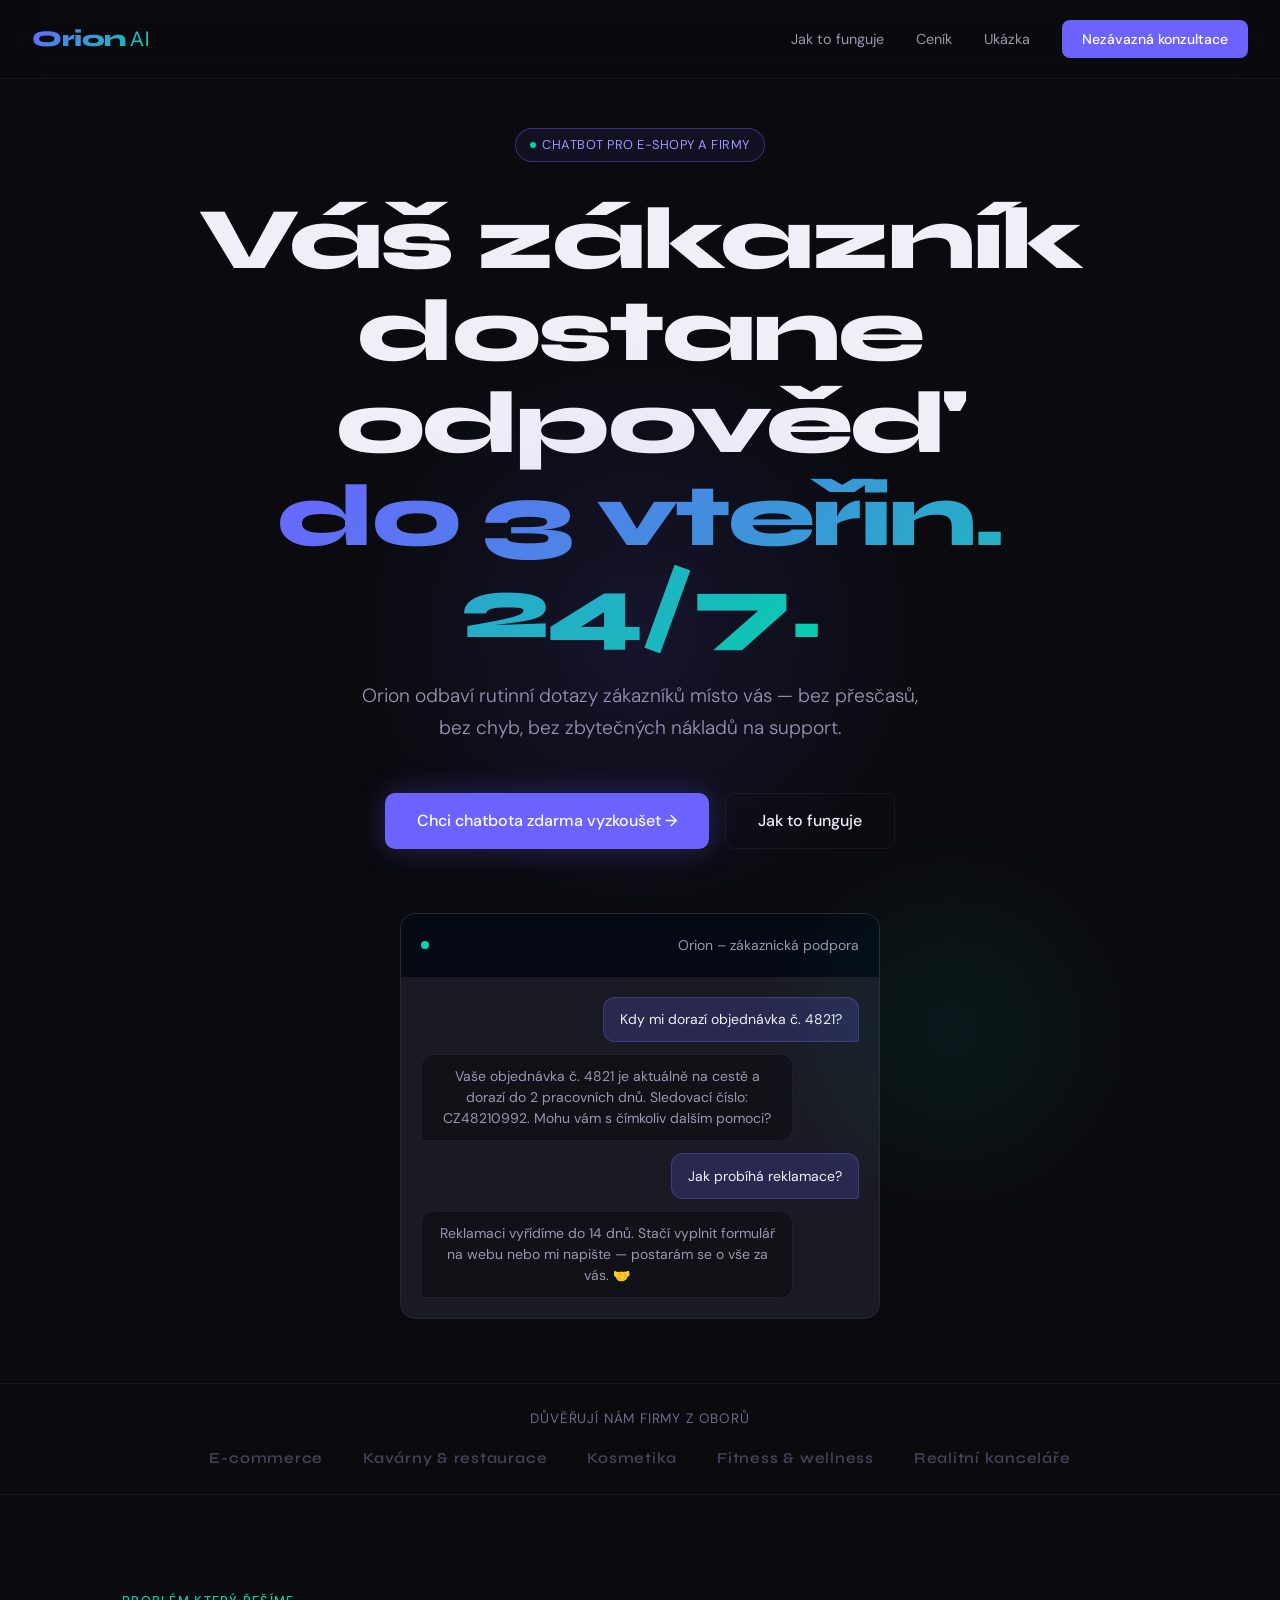
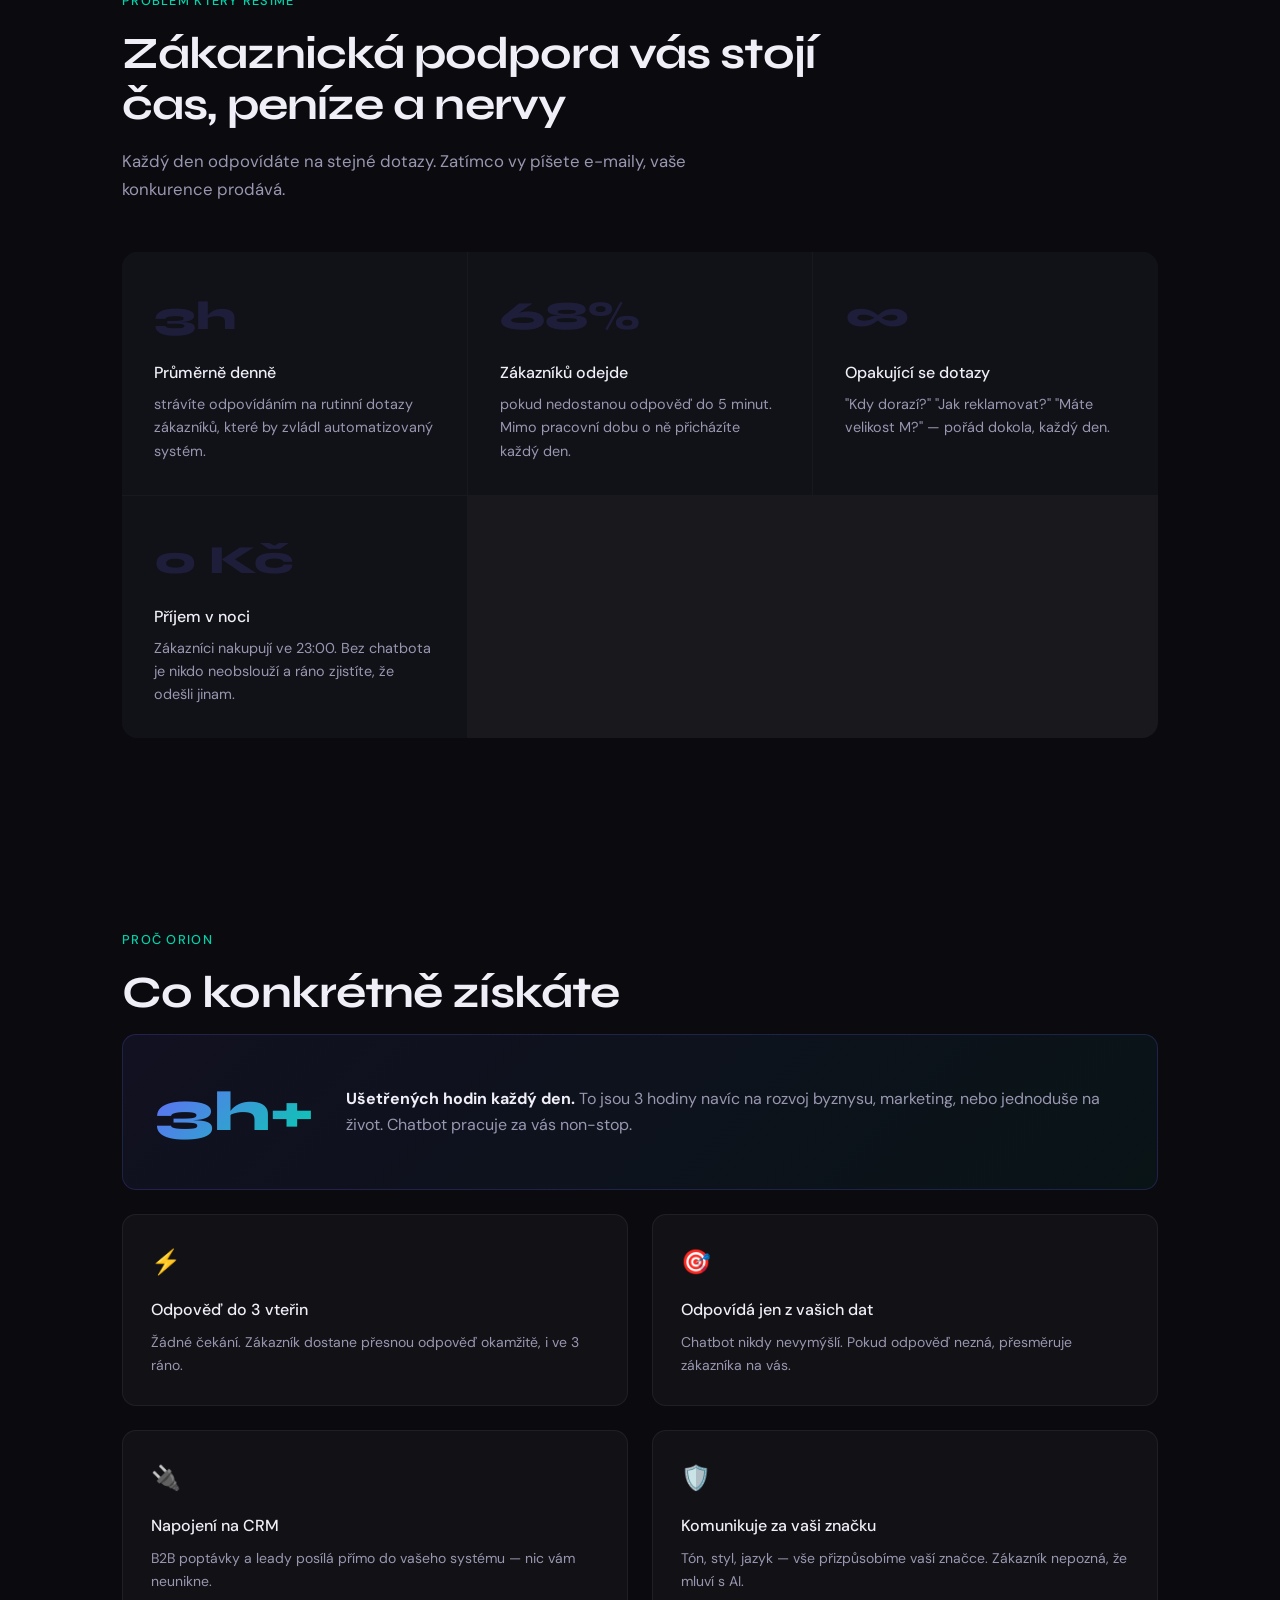
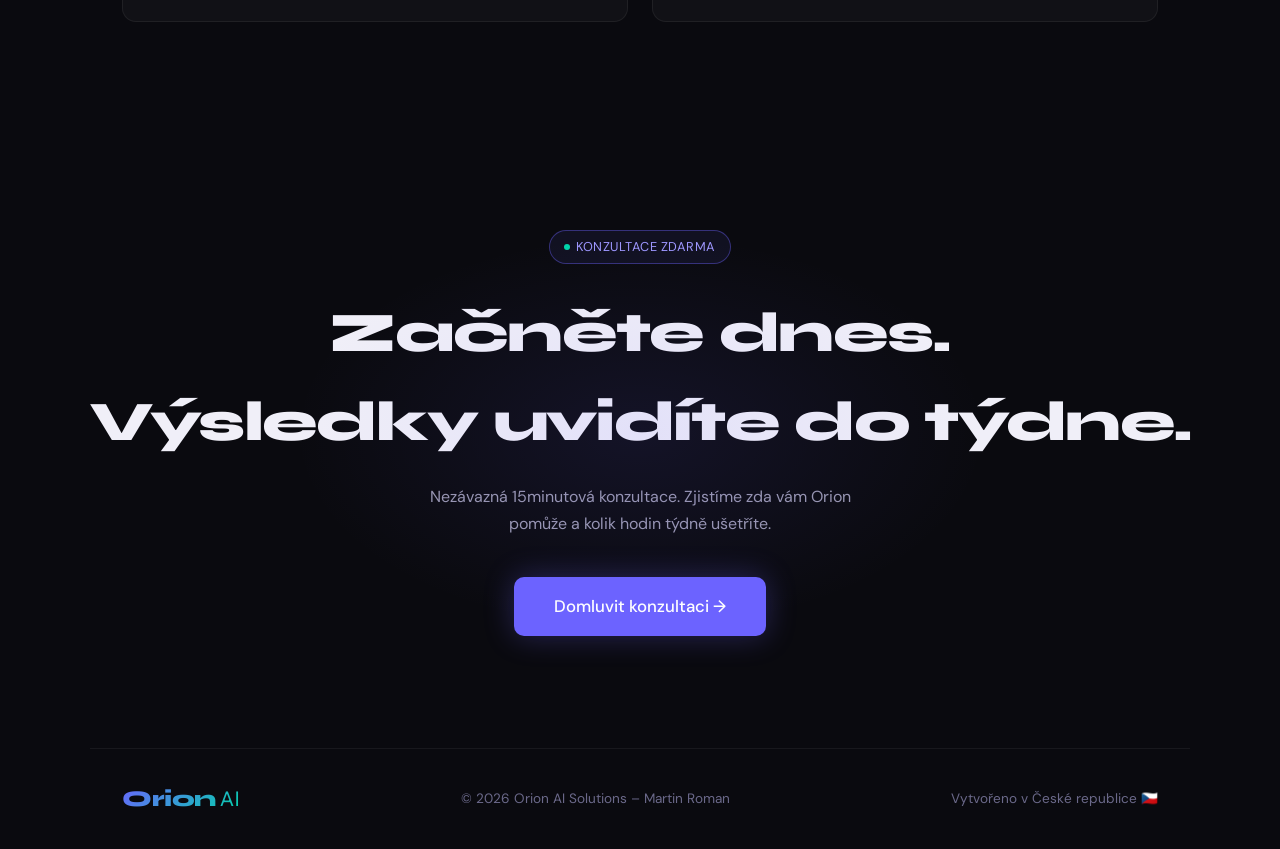
==== commit 6cb7a971: "Refactoring do B2B premium designu (multi-page rozložení)" ====
--- a/index.html
+++ b/index.html
@@ -5,393 +5,13 @@
 <meta name="viewport" content="width=device-width, initial-scale=1.0">
 <title>Orion AI – Chatbot pro váš e-shop</title>
 <link href="https://fonts.googleapis.com/css2?family=Syne:wght@400;600;700;800&family=DM+Sans:wght@300;400;500&display=swap" rel="stylesheet">
-<style>
-  *, *::before, *::after { box-sizing: border-box; margin: 0; padding: 0; }
-
-  :root {
-    --bg: #0A0A0F;
-    --bg2: #111118;
-    --bg3: #1A1A24;
-    --accent: #6C63FF;
-    --accent2: #00D4AA;
-    --text: #F0EFF8;
-    --text2: #9997B0;
-    --text3: #6B698A;
-    --border: rgba(108,99,255,0.15);
-    --border2: rgba(255,255,255,0.06);
-    --card: rgba(255,255,255,0.03);
-    --glow: rgba(108,99,255,0.2);
-  }
-
-  html { scroll-behavior: smooth; }
-
-  body {
-    font-family: 'DM Sans', sans-serif;
-    background: var(--bg);
-    color: var(--text);
-    overflow-x: hidden;
-    line-height: 1.6;
-  }
-
-  /* NAV */
-  nav {
-    position: fixed; top: 0; left: 0; right: 0;
-    z-index: 100;
-    padding: 1.25rem 2rem;
-    display: flex; align-items: center; justify-content: space-between;
-    background: rgba(10,10,15,0.8);
-    backdrop-filter: blur(20px);
-    border-bottom: 0.5px solid var(--border2);
-  }
-
-  .logo {
-    font-family: 'Syne', sans-serif;
-    font-weight: 800;
-    font-size: 1.4rem;
-    letter-spacing: -0.02em;
-    background: linear-gradient(135deg, #6C63FF, #00D4AA);
-    -webkit-background-clip: text;
-    -webkit-text-fill-color: transparent;
-  }
-
-  .logo span { color: var(--text2); font-weight: 400; }
-
-  nav a {
-    color: var(--text2);
-    text-decoration: none;
-    font-size: 0.9rem;
-    transition: color 0.2s;
-  }
-  nav a:hover { color: var(--text); }
-
-  .nav-links { display: flex; gap: 2rem; align-items: center; }
-
-  .btn-nav {
-    background: var(--accent);
-    color: white !important;
-    padding: 0.5rem 1.25rem;
-    border-radius: 8px;
-    font-weight: 500;
-    font-size: 0.875rem;
-    transition: opacity 0.2s, transform 0.15s;
-  }
-  .btn-nav:hover { opacity: 0.9; transform: translateY(-1px); }
-
-  /* HERO */
-  .hero {
-    min-height: 100vh;
-    display: flex; flex-direction: column;
-    align-items: center; justify-content: center;
-    text-align: center;
-    padding: 8rem 2rem 4rem;
-    position: relative;
-    overflow: hidden;
-  }
-
-  .hero-glow {
-    position: absolute;
-    width: 600px; height: 600px;
-    border-radius: 50%;
-    background: radial-gradient(circle, rgba(108,99,255,0.12) 0%, transparent 70%);
-    top: 50%; left: 50%;
-    transform: translate(-50%, -60%);
-    pointer-events: none;
-  }
-
-  .hero-glow2 {
-    position: absolute;
-    width: 400px; height: 400px;
-    border-radius: 50%;
-    background: radial-gradient(circle, rgba(0,212,170,0.08) 0%, transparent 70%);
-    top: 60%; right: 10%;
-    pointer-events: none;
-  }
-
-  .badge {
-    display: inline-flex; align-items: center; gap: 6px;
-    padding: 0.35rem 0.9rem;
-    border: 0.5px solid rgba(108,99,255,0.4);
-    border-radius: 100px;
-    font-size: 0.8rem;
-    color: #9E97FF;
-    margin-bottom: 2rem;
-    background: rgba(108,99,255,0.08);
-    letter-spacing: 0.04em;
-    text-transform: uppercase;
-  }
-
-  .dot { width: 6px; height: 6px; border-radius: 50%; background: #00D4AA; animation: pulse 2s infinite; }
-  @keyframes pulse { 0%,100%{opacity:1;} 50%{opacity:0.4;} }
-
-  h1 {
-    font-family: 'Syne', sans-serif;
-    font-size: clamp(2.8rem, 7vw, 5.5rem);
-    font-weight: 800;
-    line-height: 1.05;
-    letter-spacing: -0.03em;
-    margin-bottom: 1.5rem;
-    max-width: 900px;
-  }
-
-  h1 .accent { background: linear-gradient(135deg, #6C63FF, #00D4AA); -webkit-background-clip: text; -webkit-text-fill-color: transparent; }
-
-  .hero-sub {
-    font-size: 1.2rem;
-    color: var(--text2);
-    max-width: 560px;
-    margin-bottom: 3rem;
-    line-height: 1.7;
-    font-weight: 300;
-  }
-
-  .hero-cta { display: flex; gap: 1rem; flex-wrap: wrap; justify-content: center; }
-
-  .btn-primary {
-    background: var(--accent);
-    color: white;
-    padding: 0.9rem 2rem;
-    border-radius: 10px;
-    font-size: 1rem;
-    font-weight: 500;
-    text-decoration: none;
-    transition: all 0.2s;
-    display: inline-flex; align-items: center; gap: 8px;
-    box-shadow: 0 0 30px rgba(108,99,255,0.3);
-  }
-  .btn-primary:hover { transform: translateY(-2px); box-shadow: 0 0 40px rgba(108,99,255,0.45); }
-
-  .btn-secondary {
-    background: transparent;
-    color: var(--text);
-    padding: 0.9rem 2rem;
-    border-radius: 10px;
-    font-size: 1rem;
-    font-weight: 500;
-    text-decoration: none;
-    border: 0.5px solid var(--border2);
-    transition: all 0.2s;
-    display: inline-flex; align-items: center; gap: 8px;
-  }
-  .btn-secondary:hover { background: var(--card); border-color: rgba(255,255,255,0.15); }
-
-  /* SOCIAL PROOF */
-  .social-proof {
-    padding: 1.5rem 2rem;
-    text-align: center;
-    border-top: 0.5px solid var(--border2);
-    border-bottom: 0.5px solid var(--border2);
-  }
-  .social-proof p { color: var(--text3); font-size: 0.85rem; letter-spacing: 0.06em; text-transform: uppercase; margin-bottom: 1rem; }
-  .logos { display: flex; justify-content: center; align-items: center; gap: 2.5rem; flex-wrap: wrap; }
-  .logo-item { color: var(--text3); font-family: 'Syne', sans-serif; font-weight: 600; font-size: 0.95rem; letter-spacing: 0.05em; opacity: 0.6; }
-
-  /* PROBLEM SECTION */
-  .section { padding: 6rem 2rem; max-width: 1100px; margin: 0 auto; }
-  .section-label { font-size: 0.8rem; text-transform: uppercase; letter-spacing: 0.1em; color: var(--accent2); margin-bottom: 1rem; font-weight: 500; }
-  .section-title { font-family: 'Syne', sans-serif; font-size: clamp(1.8rem, 4vw, 2.8rem); font-weight: 700; letter-spacing: -0.02em; margin-bottom: 1rem; line-height: 1.15; }
-  .section-sub { color: var(--text2); font-size: 1.05rem; max-width: 580px; line-height: 1.7; margin-bottom: 3rem; }
-
-  .problem-grid { display: grid; grid-template-columns: repeat(auto-fit, minmax(260px, 1fr)); gap: 1px; background: var(--border2); border-radius: 16px; overflow: hidden; }
-  .problem-card {
-    background: var(--bg2);
-    padding: 2rem;
-    transition: background 0.2s;
-  }
-  .problem-card:hover { background: var(--bg3); }
-  .problem-num { font-family: 'Syne', sans-serif; font-size: 2.5rem; font-weight: 800; color: var(--border); margin-bottom: 0.75rem; }
-  .problem-card h3 { font-size: 1rem; font-weight: 500; margin-bottom: 0.5rem; }
-  .problem-card p { color: var(--text2); font-size: 0.9rem; line-height: 1.6; }
-
-  /* HOW IT WORKS */
-  .how-wrap { background: var(--bg2); padding: 6rem 2rem; }
-  .how-inner { max-width: 1100px; margin: 0 auto; }
-  .steps { display: grid; grid-template-columns: repeat(auto-fit, minmax(220px, 1fr)); gap: 2rem; margin-top: 3rem; }
-  .step {
-    position: relative;
-    padding: 2rem;
-    background: var(--bg3);
-    border-radius: 14px;
-    border: 0.5px solid var(--border2);
-  }
-  .step-num {
-    width: 36px; height: 36px;
-    border-radius: 50%;
-    background: rgba(108,99,255,0.15);
-    border: 0.5px solid rgba(108,99,255,0.3);
-    display: flex; align-items: center; justify-content: center;
-    font-family: 'Syne', sans-serif;
-    font-weight: 700;
-    font-size: 0.85rem;
-    color: #9E97FF;
-    margin-bottom: 1.25rem;
-  }
-  .step h3 { font-size: 1rem; font-weight: 500; margin-bottom: 0.5rem; }
-  .step p { color: var(--text2); font-size: 0.875rem; line-height: 1.65; }
-
-  .connector { display: none; }
-
-  /* BENEFITS */
-  .benefits-grid { display: grid; grid-template-columns: 1fr 1fr; gap: 1.5rem; }
-  @media(max-width: 680px) { .benefits-grid { grid-template-columns: 1fr; } }
-
-  .benefit-card {
-    padding: 1.75rem;
-    background: var(--card);
-    border: 0.5px solid var(--border2);
-    border-radius: 14px;
-    transition: border-color 0.2s, background 0.2s;
-  }
-  .benefit-card:hover { background: var(--bg3); border-color: var(--border); }
-  .benefit-icon { font-size: 1.5rem; margin-bottom: 1rem; }
-  .benefit-card h3 { font-size: 1rem; font-weight: 500; margin-bottom: 0.5rem; }
-  .benefit-card p { color: var(--text2); font-size: 0.875rem; line-height: 1.65; }
-
-  .benefit-big {
-    grid-column: span 2;
-    display: flex; align-items: center; gap: 2rem;
-    padding: 2rem;
-    background: linear-gradient(135deg, rgba(108,99,255,0.08), rgba(0,212,170,0.05));
-    border: 0.5px solid rgba(108,99,255,0.2);
-    border-radius: 14px;
-  }
-  @media(max-width: 680px) { .benefit-big { grid-column: span 1; flex-direction: column; } }
-  .benefit-big-num { font-family: 'Syne', sans-serif; font-size: 3.5rem; font-weight: 800; background: linear-gradient(135deg, #6C63FF, #00D4AA); -webkit-background-clip: text; -webkit-text-fill-color: transparent; white-space: nowrap; }
-  .benefit-big p { color: var(--text2); font-size: 1rem; line-height: 1.6; }
-
-  /* PRICING */
-  .pricing-wrap { background: var(--bg2); padding: 6rem 2rem; }
-  .pricing-inner { max-width: 1000px; margin: 0 auto; }
-  .pricing-grid { display: grid; grid-template-columns: repeat(auto-fit, minmax(280px, 1fr)); gap: 1.5rem; margin-top: 3rem; }
-
-  .price-card {
-    padding: 2rem;
-    background: var(--bg3);
-    border: 0.5px solid var(--border2);
-    border-radius: 16px;
-    position: relative;
-  }
-  .price-card.featured {
-    border-color: rgba(108,99,255,0.5);
-    background: linear-gradient(145deg, rgba(108,99,255,0.06), var(--bg3));
-  }
-  .featured-badge {
-    position: absolute;
-    top: -12px; left: 50%; transform: translateX(-50%);
-    background: var(--accent);
-    color: white;
-    font-size: 0.75rem;
-    font-weight: 500;
-    padding: 0.2rem 0.9rem;
-    border-radius: 100px;
-    white-space: nowrap;
-  }
-  .price-name { font-size: 0.8rem; text-transform: uppercase; letter-spacing: 0.08em; color: var(--text3); margin-bottom: 1rem; }
-  .price-amount { font-family: 'Syne', sans-serif; font-size: 2.8rem; font-weight: 800; letter-spacing: -0.03em; margin-bottom: 0.25rem; }
-  .price-period { color: var(--text3); font-size: 0.85rem; margin-bottom: 1.5rem; }
-  .price-divider { height: 0.5px; background: var(--border2); margin-bottom: 1.5rem; }
-  .price-features { list-style: none; display: flex; flex-direction: column; gap: 0.7rem; margin-bottom: 2rem; }
-  .price-features li { display: flex; align-items: flex-start; gap: 10px; font-size: 0.875rem; color: var(--text2); }
-  .check { color: var(--accent2); font-size: 0.9rem; flex-shrink: 0; margin-top: 1px; }
-  .btn-price {
-    display: block; text-align: center;
-    padding: 0.8rem;
-    border-radius: 10px;
-    font-size: 0.9rem;
-    font-weight: 500;
-    text-decoration: none;
-    transition: all 0.2s;
-  }
-  .btn-price-outline { border: 0.5px solid var(--border2); color: var(--text2); }
-  .btn-price-outline:hover { background: var(--card); color: var(--text); border-color: rgba(255,255,255,0.15); }
-  .btn-price-filled { background: var(--accent); color: white; box-shadow: 0 0 20px rgba(108,99,255,0.25); }
-  .btn-price-filled:hover { opacity: 0.9; transform: translateY(-1px); }
-
-  /* FAQ */
-  .faq-list { display: flex; flex-direction: column; gap: 0; margin-top: 3rem; }
-  .faq-item { border-bottom: 0.5px solid var(--border2); }
-  .faq-q {
-    width: 100%; background: none; border: none; cursor: pointer;
-    text-align: left; padding: 1.5rem 0;
-    display: flex; justify-content: space-between; align-items: center;
-    font-family: 'DM Sans', sans-serif;
-    font-size: 1rem; color: var(--text); font-weight: 500;
-    gap: 1rem;
-  }
-  .faq-q:hover { color: var(--accent2); }
-  .faq-arrow { color: var(--text3); font-size: 1.2rem; flex-shrink: 0; transition: transform 0.25s; }
-  .faq-a { max-height: 0; overflow: hidden; transition: max-height 0.3s ease; }
-  .faq-a p { color: var(--text2); font-size: 0.95rem; line-height: 1.7; padding-bottom: 1.5rem; }
-  .faq-item.open .faq-arrow { transform: rotate(45deg); }
-  .faq-item.open .faq-a { max-height: 300px; }
-
-  /* CTA FINAL */
-  .cta-final {
-    padding: 7rem 2rem;
-    text-align: center;
-    position: relative;
-    overflow: hidden;
-  }
-  .cta-glow {
-    position: absolute;
-    width: 700px; height: 400px;
-    border-radius: 50%;
-    background: radial-gradient(ellipse, rgba(108,99,255,0.1) 0%, transparent 70%);
-    top: 50%; left: 50%; transform: translate(-50%,-50%);
-    pointer-events: none;
-  }
-  .cta-final h2 { font-family: 'Syne', sans-serif; font-size: clamp(2rem, 5vw, 3.5rem); font-weight: 800; letter-spacing: -0.03em; margin-bottom: 1rem; }
-  .cta-final p { color: var(--text2); max-width: 480px; margin: 0 auto 2.5rem; line-height: 1.7; }
-
-  /* FOOTER */
-  footer {
-    border-top: 0.5px solid var(--border2);
-    padding: 2rem;
-    display: flex; justify-content: space-between; align-items: center;
-    max-width: 1100px; margin: 0 auto;
-    flex-wrap: wrap; gap: 1rem;
-  }
-  footer p { color: var(--text3); font-size: 0.85rem; }
-
-  /* CHAT PREVIEW */
-  .chat-preview {
-    margin-top: 4rem;
-    max-width: 480px;
-    background: var(--bg3);
-    border: 0.5px solid var(--border2);
-    border-radius: 16px;
-    overflow: hidden;
-  }
-  .chat-header { padding: 0.9rem 1.25rem; background: var(--bg2); border-bottom: 0.5px solid var(--border2); display: flex; align-items: center; gap: 10px; }
-  .chat-dot { width: 8px; height: 8px; border-radius: 50%; background: var(--accent2); animation: pulse 2s infinite; }
-  .chat-header span { font-size: 0.875rem; color: var(--text2); }
-  .chat-body { padding: 1.25rem; display: flex; flex-direction: column; gap: 0.75rem; }
-  .msg { max-width: 85%; padding: 0.7rem 1rem; border-radius: 12px; font-size: 0.875rem; line-height: 1.5; }
-  .msg-user { align-self: flex-end; background: rgba(108,99,255,0.2); border: 0.5px solid rgba(108,99,255,0.3); color: var(--text); border-radius: 12px 12px 3px 12px; }
-  .msg-bot { align-self: flex-start; background: var(--bg2); border: 0.5px solid var(--border2); color: var(--text2); border-radius: 12px 12px 12px 3px; }
-  .typing { display: flex; gap: 4px; align-items: center; padding: 0.7rem 1rem; }
-  .typing span { width: 6px; height: 6px; border-radius: 50%; background: var(--text3); animation: bounce 1.2s infinite; }
-  .typing span:nth-child(2) { animation-delay: 0.2s; }
-  .typing span:nth-child(3) { animation-delay: 0.4s; }
-  @keyframes bounce { 0%,60%,100%{transform:translateY(0);} 30%{transform:translateY(-5px);} }
-
-  @media(max-width: 768px) {
-    .nav-links { display: none; }
-    .benefits-grid { grid-template-columns: 1fr; }
-    .benefit-big { grid-column: span 1; }
-  }
-</style>
+<link rel="stylesheet" href="./assets/css/main.css">
+<script src="./assets/js/config.js"></script>
+<script src="./assets/js/app.js" defer></script>
 </head>
 <body>
 
-<nav>
-  <div class="logo">Orion<span> AI</span></div>
-  <div class="nav-links">
-    <a href="#jak-to-funguje">Jak to funguje</a>
-    <a href="#cenik">Ceník</a>
-    <a href="#faq">FAQ</a>
-    <a href="#kontakt" class="btn-nav">Nezávazná konzultace</a>
-  </div>
-</nav>
+<div id="siteHeader"></div>
 
 <!-- HERO -->
 <section class="hero">
@@ -401,8 +21,8 @@
   <h1>Váš zákazník dostane odpověď<br><span class="accent">do 3 vteřin. 24/7.</span></h1>
   <p class="hero-sub">Orion odbaví rutinní dotazy zákazníků místo vás — bez přesčasů, bez chyb, bez zbytečných nákladů na support.</p>
   <div class="hero-cta">
-    <a href="#kontakt" class="btn-primary">Chci chatbota zdarma vyzkoušet →</a>
-    <a href="#jak-to-funguje" class="btn-secondary">Jak to funguje</a>
+    <a href="kontakt.html" class="btn-primary">Chci chatbota zdarma vyzkoušet →</a>
+    <a href="o-nas.html" class="btn-secondary">Jak to funguje</a>
   </div>
 
   <div class="chat-preview">
@@ -461,38 +81,6 @@
   </div>
 </div>
 
-<!-- HOW IT WORKS -->
-<div class="how-wrap" id="jak-to-funguje">
-  <div class="how-inner">
-    <div class="section-label">Jak to funguje</div>
-    <h2 class="section-title">Od objednávky k funkčnímu chatbotu<br>za 7 dní</h2>
-    <p class="section-sub">Žádné technické znalosti z vaší strany. Postaráme se o vše.</p>
-
-    <div class="steps">
-      <div class="step">
-        <div class="step-num">1</div>
-        <h3>Konzultace zdarma</h3>
-        <p>15minutový hovor kde zjistím, jaké dotazy zákazníci nejčastěji kladou a jak má chatbot komunikovat.</p>
-      </div>
-      <div class="step">
-        <div class="step-num">2</div>
-        <h3>Nastavení a trénink</h3>
-        <p>Orion se naučí vše o vašem e-shopu — produkty, ceny, podmínky, reklamace. Na základě vašich dat, ne odhadů.</p>
-      </div>
-      <div class="step">
-        <div class="step-num">3</div>
-        <h3>Integrace na web</h3>
-        <p>Jeden řádek kódu na váš web. Funguje na Shoptetu, WordPressu i vlastním kódu.</p>
-      </div>
-      <div class="step">
-        <div class="step-num">4</div>
-        <h3>Spuštění a podpora</h3>
-        <p>Chatbot běží, vy odpočíváte. Složité dotazy přepošle na vás automaticky.</p>
-      </div>
-    </div>
-  </div>
-</div>
-
 <!-- BENEFITS -->
 <div class="section">
   <div class="section-label">Proč Orion</div>
@@ -528,103 +116,6 @@
   </div>
 </div>
 
-<!-- PRICING -->
-<div class="pricing-wrap" id="cenik">
-  <div class="pricing-inner">
-    <div class="section-label">Ceník</div>
-    <h2 class="section-title">Transparentní ceny bez překvapení</h2>
-    <p class="section-sub">Žádné skryté poplatky. Platíte pouze za to, co reálně využíváte.</p>
-
-    <div class="pricing-grid">
-      <div class="price-card">
-        <div class="price-name">Starter</div>
-        <div class="price-amount">4 900 Kč</div>
-        <div class="price-period">jednorázová instalace + 990 Kč/měsíc</div>
-        <div class="price-divider"></div>
-        <ul class="price-features">
-          <li><span class="check">✓</span> Chatbot na 1 web</li>
-          <li><span class="check">✓</span> Do 500 konverzací/měsíc</li>
-          <li><span class="check">✓</span> Odpovědi na dotazy zákazníků</li>
-          <li><span class="check">✓</span> Integrace na web (1 hodina)</li>
-          <li><span class="check">✓</span> E-mailová podpora</li>
-        </ul>
-        <a href="#kontakt" class="btn-price btn-price-outline">Začít</a>
-      </div>
-
-      <div class="price-card featured">
-        <div class="featured-badge">Nejpopulárnější</div>
-        <div class="price-name">Business</div>
-        <div class="price-amount">8 900 Kč</div>
-        <div class="price-period">jednorázová instalace + 1 990 Kč/měsíc</div>
-        <div class="price-divider"></div>
-        <ul class="price-features">
-          <li><span class="check">✓</span> Chatbot na 1 web</li>
-          <li><span class="check">✓</span> Neomezené konverzace</li>
-          <li><span class="check">✓</span> Napojení na CRM / e-mail</li>
-          <li><span class="check">✓</span> Kvalifikace B2B poptávek</li>
-          <li><span class="check">✓</span> Prioritní podpora</li>
-          <li><span class="check">✓</span> Měsíční optimalizace</li>
-        </ul>
-        <a href="#kontakt" class="btn-price btn-price-filled">Chci Business</a>
-      </div>
-
-      <div class="price-card">
-        <div class="price-name">Na míru</div>
-        <div class="price-amount">Dohodou</div>
-        <div class="price-period">pro větší projekty a agentury</div>
-        <div class="price-divider"></div>
-        <ul class="price-features">
-          <li><span class="check">✓</span> Více webů a projektů</li>
-          <li><span class="check">✓</span> Vlastní integrace a API</li>
-          <li><span class="check">✓</span> White-label řešení</li>
-          <li><span class="check">✓</span> SLA garancia</li>
-          <li><span class="check">✓</span> Dedikovaný account manager</li>
-        </ul>
-        <a href="#kontakt" class="btn-price btn-price-outline">Probrat projekt</a>
-      </div>
-    </div>
-  </div>
-</div>
-
-<!-- FAQ -->
-<div class="section" id="faq">
-  <div class="section-label">Časté otázky</div>
-  <h2 class="section-title">Máte otázky? Máme odpovědi.</h2>
-
-  <div class="faq-list">
-    <div class="faq-item">
-      <button class="faq-q" onclick="toggleFaq(this)">
-        Musím mít technické znalosti? <span class="faq-arrow">+</span>
-      </button>
-      <div class="faq-a"><p>Vůbec ne. Vy mi pošlete podklady o vašem e-shopu a já se postarám o vše ostatní. Na váš web stačí vložit jeden řádek kódu — to zvládne i váš webmaster za 2 minuty.</p></div>
-    </div>
-    <div class="faq-item">
-      <button class="faq-q" onclick="toggleFaq(this)">
-        Jak dlouho trvá zprovoznění? <span class="faq-arrow">+</span>
-      </button>
-      <div class="faq-a"><p>Standardně 7 pracovních dní od zahájení spolupráce. Většinu času věnuji nastavení a testování aby chatbot odpovídal přesně tak jak chcete.</p></div>
-    </div>
-    <div class="faq-item">
-      <button class="faq-q" onclick="toggleFaq(this)">
-        Co když chatbot nezná odpověď? <span class="faq-arrow">+</span>
-      </button>
-      <div class="faq-a"><p>Nikdy nevymýšlí. Pokud odpověď nemá v databázi, zdvořile zákazníka přesměruje na vás nebo ho požádá o e-mail pro další kontakt. Transparentnost je základ.</p></div>
-    </div>
-    <div class="faq-item">
-      <button class="faq-q" onclick="toggleFaq(this)">
-        Funguje to na Shoptetu nebo WordPressu? <span class="faq-arrow">+</span>
-      </button>
-      <div class="faq-a"><p>Ano. Orion funguje na jakémkoliv webu — Shoptet, WordPress, vlastní kód, Webflow. Integrace je jednoduchý kód který zkopírujete na web.</p></div>
-    </div>
-    <div class="faq-item">
-      <button class="faq-q" onclick="toggleFaq(this)">
-        Mohu chatbota kdykoliv zrušit? <span class="faq-arrow">+</span>
-      </button>
-      <div class="faq-a"><p>Samozřejmě. Měsíční předplatné lze zrušit kdykoliv bez sankcí. Chci aby jste zůstali protože jste spokojeni — ne protože musíte.</p></div>
-    </div>
-  </div>
-</div>
-
 <!-- CTA FINAL -->
 <div class="cta-final" id="kontakt">
   <div class="cta-glow"></div>
@@ -632,24 +123,11 @@
   <h2>Začněte dnes.<br>Výsledky uvidíte do týdne.</h2>
   <p>Nezávazná 15minutová konzultace. Zjistíme zda vám Orion pomůže a kolik hodin týdně ušetříte.</p>
   <div style="display:flex; flex-direction:column; align-items:center; gap:1rem;">
-    <a href="mailto:martin@orionai.cz" class="btn-primary" style="font-size:1.05rem; padding: 1rem 2.5rem;">Napište mi → martin@orionai.cz</a>
-    <p style="color: var(--text3); font-size: 0.85rem;">Nebo vyplňte formulář na kontakt stránce</p>
+    <a href="kontakt.html" class="btn-primary" style="font-size:1.05rem; padding: 1rem 2.5rem;">Domluvit konzultaci →</a>
   </div>
 </div>
 
-<footer>
-  <div class="logo">Orion<span> AI</span></div>
-  <p>© 2025 Orion AI Solutions – Martin Roman</p>
-  <p style="color: var(--text3);">Vytvořeno v České republice 🇨🇿</p>
-</footer>
+<div id="siteFooter"></div>
 
-<script>
-function toggleFaq(btn) {
-  const item = btn.closest('.faq-item');
-  const isOpen = item.classList.contains('open');
-  document.querySelectorAll('.faq-item').forEach(i => i.classList.remove('open'));
-  if (!isOpen) item.classList.add('open');
-}
-</script>
 </body>
 </html>
--- a/assets/css/main.css
+++ b/assets/css/main.css
@@ -0,0 +1,583 @@
+  *, *::before, *::after { box-sizing: border-box; margin: 0; padding: 0; }
+
+  :root {
+    --bg: #0A0A0F;
+    --bg2: #111118;
+    --bg3: #1A1A24;
+    --accent: #6C63FF;
+    --accent2: #00D4AA;
+    --text: #F0EFF8;
+    --text2: #9997B0;
+    --text3: #6B698A;
+    --border: rgba(108,99,255,0.15);
+    --border2: rgba(255,255,255,0.06);
+    --card: rgba(255,255,255,0.03);
+    --glow: rgba(108,99,255,0.2);
+  }
+
+  html { scroll-behavior: smooth; }
+
+  body {
+    font-family: 'DM Sans', sans-serif;
+    background: var(--bg);
+    color: var(--text);
+    overflow-x: hidden;
+    line-height: 1.6;
+  }
+
+  /* NAV */
+  nav {
+    position: fixed; top: 0; left: 0; right: 0;
+    z-index: 100;
+    padding: 1.25rem 2rem;
+    display: flex; align-items: center; justify-content: space-between;
+    background: rgba(10,10,15,0.8);
+    backdrop-filter: blur(20px);
+    border-bottom: 0.5px solid var(--border2);
+  }
+
+  .logo {
+    font-family: 'Syne', sans-serif;
+    font-weight: 800;
+    font-size: 1.4rem;
+    letter-spacing: -0.02em;
+    background: linear-gradient(135deg, #6C63FF, #00D4AA);
+    -webkit-background-clip: text;
+    -webkit-text-fill-color: transparent;
+  }
+
+  .logo span { color: var(--text2); font-weight: 400; }
+
+  nav a {
+    color: var(--text2);
+    text-decoration: none;
+    font-size: 0.9rem;
+    transition: color 0.2s;
+  }
+  nav a:hover { color: var(--text); }
+
+  .nav-links { display: flex; gap: 2rem; align-items: center; }
+
+  .btn-nav {
+    background: var(--accent);
+    color: white !important;
+    padding: 0.5rem 1.25rem;
+    border-radius: 8px;
+    font-weight: 500;
+    font-size: 0.875rem;
+    transition: opacity 0.2s, transform 0.15s;
+  }
+  .btn-nav:hover { opacity: 0.9; transform: translateY(-1px); }
+
+  /* HERO */
+  .hero {
+    min-height: 100vh;
+    display: flex; flex-direction: column;
+    align-items: center; justify-content: center;
+    text-align: center;
+    padding: 8rem 2rem 4rem;
+    position: relative;
+    overflow: hidden;
+  }
+
+  .hero-glow {
+    position: absolute;
+    width: 600px; height: 600px;
+    border-radius: 50%;
+    background: radial-gradient(circle, rgba(108,99,255,0.12) 0%, transparent 70%);
+    top: 50%; left: 50%;
+    transform: translate(-50%, -60%);
+    pointer-events: none;
+  }
+
+  .hero-glow2 {
+    position: absolute;
+    width: 400px; height: 400px;
+    border-radius: 50%;
+    background: radial-gradient(circle, rgba(0,212,170,0.08) 0%, transparent 70%);
+    top: 60%; right: 10%;
+    pointer-events: none;
+  }
+
+  .badge {
+    display: inline-flex; align-items: center; gap: 6px;
+    padding: 0.35rem 0.9rem;
+    border: 0.5px solid rgba(108,99,255,0.4);
+    border-radius: 100px;
+    font-size: 0.8rem;
+    color: #9E97FF;
+    margin-bottom: 2rem;
+    background: rgba(108,99,255,0.08);
+    letter-spacing: 0.04em;
+    text-transform: uppercase;
+  }
+
+  .dot { width: 6px; height: 6px; border-radius: 50%; background: #00D4AA; animation: pulse 2s infinite; }
+  @keyframes pulse { 0%,100%{opacity:1;} 50%{opacity:0.4;} }
+
+  h1 {
+    font-family: 'Syne', sans-serif;
+    font-size: clamp(2.8rem, 7vw, 5.5rem);
+    font-weight: 800;
+    line-height: 1.05;
+    letter-spacing: -0.03em;
+    margin-bottom: 1.5rem;
+    max-width: 900px;
+  }
+
+  h1 .accent { background: linear-gradient(135deg, #6C63FF, #00D4AA); -webkit-background-clip: text; -webkit-text-fill-color: transparent; }
+
+  .hero-sub {
+    font-size: 1.2rem;
+    color: var(--text2);
+    max-width: 560px;
+    margin-bottom: 3rem;
+    line-height: 1.7;
+    font-weight: 300;
+  }
+
+  .hero-cta { display: flex; gap: 1rem; flex-wrap: wrap; justify-content: center; }
+
+  .btn-primary {
+    background: var(--accent);
+    color: white;
+    padding: 0.9rem 2rem;
+    border-radius: 10px;
+    font-size: 1rem;
+    font-weight: 500;
+    text-decoration: none;
+    transition: all 0.2s;
+    display: inline-flex; align-items: center; gap: 8px;
+    box-shadow: 0 0 30px rgba(108,99,255,0.3);
+  }
+  .btn-primary:hover { transform: translateY(-2px); box-shadow: 0 0 40px rgba(108,99,255,0.45); }
+
+  .btn-secondary {
+    background: transparent;
+    color: var(--text);
+    padding: 0.9rem 2rem;
+    border-radius: 10px;
+    font-size: 1rem;
+    font-weight: 500;
+    text-decoration: none;
+    border: 0.5px solid var(--border2);
+    transition: all 0.2s;
+    display: inline-flex; align-items: center; gap: 8px;
+  }
+  .btn-secondary:hover { background: var(--card); border-color: rgba(255,255,255,0.15); }
+
+  /* SOCIAL PROOF */
+  .social-proof {
+    padding: 1.5rem 2rem;
+    text-align: center;
+    border-top: 0.5px solid var(--border2);
+    border-bottom: 0.5px solid var(--border2);
+  }
+  .social-proof p { color: var(--text3); font-size: 0.85rem; letter-spacing: 0.06em; text-transform: uppercase; margin-bottom: 1rem; }
+  .logos { display: flex; justify-content: center; align-items: center; gap: 2.5rem; flex-wrap: wrap; }
+  .logo-item { color: var(--text3); font-family: 'Syne', sans-serif; font-weight: 600; font-size: 0.95rem; letter-spacing: 0.05em; opacity: 0.6; }
+
+  /* PROBLEM SECTION */
+  .section { padding: 6rem 2rem; max-width: 1100px; margin: 0 auto; }
+  .section-label { font-size: 0.8rem; text-transform: uppercase; letter-spacing: 0.1em; color: var(--accent2); margin-bottom: 1rem; font-weight: 500; }
+  .section-title { font-family: 'Syne', sans-serif; font-size: clamp(1.8rem, 4vw, 2.8rem); font-weight: 700; letter-spacing: -0.02em; margin-bottom: 1rem; line-height: 1.15; }
+  .section-sub { color: var(--text2); font-size: 1.05rem; max-width: 580px; line-height: 1.7; margin-bottom: 3rem; }
+
+  .problem-grid { display: grid; grid-template-columns: repeat(auto-fit, minmax(260px, 1fr)); gap: 1px; background: var(--border2); border-radius: 16px; overflow: hidden; }
+  .problem-card {
+    background: var(--bg2);
+    padding: 2rem;
+    transition: background 0.2s;
+  }
+  .problem-card:hover { background: var(--bg3); }
+  .problem-num { font-family: 'Syne', sans-serif; font-size: 2.5rem; font-weight: 800; color: var(--border); margin-bottom: 0.75rem; }
+  .problem-card h3 { font-size: 1rem; font-weight: 500; margin-bottom: 0.5rem; }
+  .problem-card p { color: var(--text2); font-size: 0.9rem; line-height: 1.6; }
+
+  /* HOW IT WORKS */
+  .how-wrap { background: var(--bg2); padding: 6rem 2rem; }
+  .how-inner { max-width: 1100px; margin: 0 auto; }
+  .steps { display: grid; grid-template-columns: repeat(auto-fit, minmax(220px, 1fr)); gap: 2rem; margin-top: 3rem; }
+  .step {
+    position: relative;
+    padding: 2rem;
+    background: var(--bg3);
+    border-radius: 14px;
+    border: 0.5px solid var(--border2);
+  }
+  .step-num {
+    width: 36px; height: 36px;
+    border-radius: 50%;
+    background: rgba(108,99,255,0.15);
+    border: 0.5px solid rgba(108,99,255,0.3);
+    display: flex; align-items: center; justify-content: center;
+    font-family: 'Syne', sans-serif;
+    font-weight: 700;
+    font-size: 0.85rem;
+    color: #9E97FF;
+    margin-bottom: 1.25rem;
+  }
+  .step h3 { font-size: 1rem; font-weight: 500; margin-bottom: 0.5rem; }
+  .step p { color: var(--text2); font-size: 0.875rem; line-height: 1.65; }
+
+  .connector { display: none; }
+
+  /* BENEFITS */
+  .benefits-grid { display: grid; grid-template-columns: 1fr 1fr; gap: 1.5rem; }
+  @media(max-width: 680px) { .benefits-grid { grid-template-columns: 1fr; } }
+
+  .benefit-card {
+    padding: 1.75rem;
+    background: var(--card);
+    border: 0.5px solid var(--border2);
+    border-radius: 14px;
+    transition: border-color 0.2s, background 0.2s;
+  }
+  .benefit-card:hover { background: var(--bg3); border-color: var(--border); }
+  .benefit-icon { font-size: 1.5rem; margin-bottom: 1rem; }
+  .benefit-card h3 { font-size: 1rem; font-weight: 500; margin-bottom: 0.5rem; }
+  .benefit-card p { color: var(--text2); font-size: 0.875rem; line-height: 1.65; }
+
+  .benefit-big {
+    grid-column: span 2;
+    display: flex; align-items: center; gap: 2rem;
+    padding: 2rem;
+    background: linear-gradient(135deg, rgba(108,99,255,0.08), rgba(0,212,170,0.05));
+    border: 0.5px solid rgba(108,99,255,0.2);
+    border-radius: 14px;
+  }
+  @media(max-width: 680px) { .benefit-big { grid-column: span 1; flex-direction: column; } }
+  .benefit-big-num { font-family: 'Syne', sans-serif; font-size: 3.5rem; font-weight: 800; background: linear-gradient(135deg, #6C63FF, #00D4AA); -webkit-background-clip: text; -webkit-text-fill-color: transparent; white-space: nowrap; }
+  .benefit-big p { color: var(--text2); font-size: 1rem; line-height: 1.6; }
+
+  /* PRICING */
+  .pricing-wrap { background: var(--bg2); padding: 6rem 2rem; }
+  .pricing-inner { max-width: 1000px; margin: 0 auto; }
+  .pricing-grid { display: grid; grid-template-columns: repeat(auto-fit, minmax(280px, 1fr)); gap: 1.5rem; margin-top: 3rem; }
+
+  .price-card {
+    padding: 2rem;
+    background: var(--bg3);
+    border: 0.5px solid var(--border2);
+    border-radius: 16px;
+    position: relative;
+  }
+  .price-card.featured {
+    border-color: rgba(108,99,255,0.5);
+    background: linear-gradient(145deg, rgba(108,99,255,0.06), var(--bg3));
+  }
+  .featured-badge {
+    position: absolute;
+    top: -12px; left: 50%; transform: translateX(-50%);
+    background: var(--accent);
+    color: white;
+    font-size: 0.75rem;
+    font-weight: 500;
+    padding: 0.2rem 0.9rem;
+    border-radius: 100px;
+    white-space: nowrap;
+  }
+  .price-name { font-size: 0.8rem; text-transform: uppercase; letter-spacing: 0.08em; color: var(--text3); margin-bottom: 1rem; }
+  .price-amount { font-family: 'Syne', sans-serif; font-size: 2.8rem; font-weight: 800; letter-spacing: -0.03em; margin-bottom: 0.25rem; }
+  .price-period { color: var(--text3); font-size: 0.85rem; margin-bottom: 1.5rem; }
+  .price-divider { height: 0.5px; background: var(--border2); margin-bottom: 1.5rem; }
+  .price-features { list-style: none; display: flex; flex-direction: column; gap: 0.7rem; margin-bottom: 2rem; }
+  .price-features li { display: flex; align-items: flex-start; gap: 10px; font-size: 0.875rem; color: var(--text2); }
+  .check { color: var(--accent2); font-size: 0.9rem; flex-shrink: 0; margin-top: 1px; }
+  .btn-price {
+    display: block; text-align: center;
+    padding: 0.8rem;
+    border-radius: 10px;
+    font-size: 0.9rem;
+    font-weight: 500;
+    text-decoration: none;
+    transition: all 0.2s;
+  }
+  .btn-price-outline { border: 0.5px solid var(--border2); color: var(--text2); }
+  .btn-price-outline:hover { background: var(--card); color: var(--text); border-color: rgba(255,255,255,0.15); }
+  .btn-price-filled { background: var(--accent); color: white; box-shadow: 0 0 20px rgba(108,99,255,0.25); }
+  .btn-price-filled:hover { opacity: 0.9; transform: translateY(-1px); }
+
+  /* FAQ */
+  .faq-list { display: flex; flex-direction: column; gap: 0; margin-top: 3rem; }
+  .faq-item { border-bottom: 0.5px solid var(--border2); }
+  .faq-q {
+    width: 100%; background: none; border: none; cursor: pointer;
+    text-align: left; padding: 1.5rem 0;
+    display: flex; justify-content: space-between; align-items: center;
+    font-family: 'DM Sans', sans-serif;
+    font-size: 1rem; color: var(--text); font-weight: 500;
+    gap: 1rem;
+  }
+  .faq-q:hover { color: var(--accent2); }
+  .faq-arrow { color: var(--text3); font-size: 1.2rem; flex-shrink: 0; transition: transform 0.25s; }
+  .faq-a { max-height: 0; overflow: hidden; transition: max-height 0.3s ease; }
+  .faq-a p { color: var(--text2); font-size: 0.95rem; line-height: 1.7; padding-bottom: 1.5rem; }
+  .faq-item.open .faq-arrow { transform: rotate(45deg); }
+  .faq-item.open .faq-a { max-height: 300px; }
+
+  /* CTA FINAL */
+  .cta-final {
+    padding: 7rem 2rem;
+    text-align: center;
+    position: relative;
+    overflow: hidden;
+  }
+  .cta-glow {
+    position: absolute;
+    width: 700px; height: 400px;
+    border-radius: 50%;
+    background: radial-gradient(ellipse, rgba(108,99,255,0.1) 0%, transparent 70%);
+    top: 50%; left: 50%; transform: translate(-50%,-50%);
+    pointer-events: none;
+  }
+  .cta-final h2 { font-family: 'Syne', sans-serif; font-size: clamp(2rem, 5vw, 3.5rem); font-weight: 800; letter-spacing: -0.03em; margin-bottom: 1rem; }
+  .cta-final p { color: var(--text2); max-width: 480px; margin: 0 auto 2.5rem; line-height: 1.7; }
+
+  /* FOOTER */
+  footer {
+    border-top: 0.5px solid var(--border2);
+    padding: 2rem;
+    display: flex; justify-content: space-between; align-items: center;
+    max-width: 1100px; margin: 0 auto;
+    flex-wrap: wrap; gap: 1rem;
+  }
+  footer p { color: var(--text3); font-size: 0.85rem; }
+
+  /* CHAT PREVIEW */
+  .chat-preview {
+    margin-top: 4rem;
+    max-width: 480px;
+    background: var(--bg3);
+    border: 0.5px solid var(--border2);
+    border-radius: 16px;
+    overflow: hidden;
+  }
+  .chat-header { padding: 0.9rem 1.25rem; background: var(--bg2); border-bottom: 0.5px solid var(--border2); display: flex; align-items: center; gap: 10px; }
+  .chat-dot { width: 8px; height: 8px; border-radius: 50%; background: var(--accent2); animation: pulse 2s infinite; }
+  .chat-header span { font-size: 0.875rem; color: var(--text2); }
+  .chat-body { padding: 1.25rem; display: flex; flex-direction: column; gap: 0.75rem; }
+  .msg { max-width: 85%; padding: 0.7rem 1rem; border-radius: 12px; font-size: 0.875rem; line-height: 1.5; }
+  .msg-user { align-self: flex-end; background: rgba(108,99,255,0.2); border: 0.5px solid rgba(108,99,255,0.3); color: var(--text); border-radius: 12px 12px 3px 12px; }
+  .msg-bot { align-self: flex-start; background: var(--bg2); border: 0.5px solid var(--border2); color: var(--text2); border-radius: 12px 12px 12px 3px; }
+  .typing { display: flex; gap: 4px; align-items: center; padding: 0.7rem 1rem; }
+  .typing span { width: 6px; height: 6px; border-radius: 50%; background: var(--text3); animation: bounce 1.2s infinite; }
+  .typing span:nth-child(2) { animation-delay: 0.2s; }
+  .typing span:nth-child(3) { animation-delay: 0.4s; }
+  @keyframes bounce { 0%,60%,100%{transform:translateY(0);} 30%{transform:translateY(-5px);} }
+
+  @media(max-width: 768px) {
+    .nav-links { display: none; }
+    .benefits-grid { grid-template-columns: 1fr; }
+    .benefit-big { grid-column: span 1; }
+  }
+
+/* ----- CHAT WIDGET STYLES IMPORTED FROM OLD STYLES ----- */
+/* ==========================================================================
+   15. KOMPLETNÍ CHAT WIDGET STYLES A AVATARY
+   ========================================================================== */
+
+/* Plovoucí ikona vpravo dole */
+.chat-fab {
+    position: fixed;
+    bottom: 30px;
+    right: 30px;
+    width: 65px;
+    height: 65px;
+    background: linear-gradient(135deg, var(--accent-cyan), var(--accent-purple));
+    border-radius: 50%;
+    display: flex;
+    align-items: center;
+    justify-content: center;
+    cursor: pointer;
+    box-shadow: 0 10px 25px rgba(34, 211, 238, 0.4);
+    z-index: 9999;
+    color: var(--bg-dark);
+    transition: transform 0.3s ease;
+}
+
+.chat-fab svg { width: 32px; height: 32px; }
+.chat-fab:hover { transform: scale(1.1); }
+
+/* Okno chatu */
+.chat-window {
+    position: fixed;
+    bottom: 110px;
+    right: 30px;
+    width: 380px;
+    height: 600px;
+    max-height: 80vh;
+    background: rgba(10, 15, 30, 0.95);
+    border: 1px solid var(--border-color);
+    border-radius: 20px;
+    box-shadow: 0 20px 40px rgba(0, 0, 0, 0.5);
+    backdrop-filter: blur(15px);
+    display: flex;
+    flex-direction: column;
+    z-index: 9998;
+    overflow: hidden;
+    transition: opacity 0.3s ease, transform 0.3s ease;
+}
+
+.chat-window.hidden {
+    opacity: 0;
+    transform: translateY(20px);
+    pointer-events: none;
+}
+
+/* Hlavička okna */
+.chat-header {
+    padding: 20px;
+    background: rgba(3, 7, 18, 0.9);
+    border-bottom: 1px solid var(--border-color);
+    display: flex;
+    justify-content: space-between;
+    align-items: center;
+}
+
+.header-info { display: flex; align-items: center; gap: 10px; }
+.status-dot {
+    width: 10px; height: 10px;
+    background: var(--accent-cyan);
+    border-radius: 50%;
+    box-shadow: 0 0 10px var(--accent-cyan);
+}
+#close-chat {
+    background: none; border: none;
+    color: var(--text-muted);
+    font-size: 24px; cursor: pointer;
+}
+
+/* Zprávy a Avatary */
+.chat-messages {
+    flex: 1; padding: 20px;
+    overflow-y: auto;
+    display: flex; flex-direction: column; gap: 15px;
+}
+
+.message {
+    display: flex;
+    max-width: 90%;
+    align-items: flex-end; /* Zarovná ikonky s textem dole */
+    gap: 12px;
+}
+
+.user-message { align-self: flex-end; }
+.assistant-message { align-self: flex-start; }
+
+.chat-avatar {
+    width: 30px; height: 30px;
+    border-radius: 50%;
+    display: flex; align-items: center; justify-content: center;
+    flex-shrink: 0;
+}
+.chat-avatar svg { width: 16px; height: 16px; }
+
+.assistant-avatar {
+    background: linear-gradient(135deg, var(--accent-cyan), var(--accent-purple));
+    color: var(--bg-dark);
+    box-shadow: 0 4px 10px rgba(34, 211, 238, 0.2);
+}
+
+.user-avatar {
+    background: rgba(255, 255, 255, 0.05);
+    border: 1px solid var(--border-color);
+    color: var(--text-muted);
+}
+
+.message-content {
+    padding: 12px 18px;
+    border-radius: 18px;
+    font-size: 0.95rem; line-height: 1.5;
+}
+
+.user-message .message-content {
+    background: linear-gradient(135deg, rgba(34, 211, 238, 0.1), rgba(168, 85, 247, 0.1));
+    border: 1px solid var(--accent-cyan);
+    border-bottom-right-radius: 4px;
+}
+
+.assistant-message .message-content {
+    background: rgba(255, 255, 255, 0.05);
+    border: 1px solid var(--border-color);
+    border-bottom-left-radius: 4px;
+}
+
+/* Vstupní pole */
+.chat-input-area {
+    padding: 15px; border-top: 1px solid var(--border-color);
+    display: flex; gap: 10px; background: rgba(3, 7, 18, 0.5);
+}
+
+.chat-input-area input {
+    flex: 1; background: rgba(0, 0, 0, 0.3); border: 1px solid var(--border-color);
+    padding: 12px 15px; border-radius: 100px; color: var(--text-primary); outline: none;
+}
+.chat-input-area input:focus { border-color: var(--accent-cyan); }
+
+.chat-input-area button {
+    width: 45px; height: 45px; border-radius: 50%;
+    background: var(--accent-cyan); border: none; color: var(--bg-dark);
+    display: flex; align-items: center; justify-content: center; cursor: pointer;
+}
+.chat-input-area button svg { width: 20px; height: 20px; }
+
+/* Quick Replies Bubliny */
+.quick-replies-container {
+    display: flex; flex-wrap: wrap; gap: 8px; margin-top: 5px;
+    justify-content: flex-start; margin-left: 42px; /* Posun za ikonku avatara */
+    animation: fadeIn 0.5s ease;
+}
+
+.quick-reply-btn {
+    background: rgba(34, 211, 238, 0.1); border: 1px solid var(--accent-cyan);
+    color: var(--accent-cyan); padding: 8px 16px; border-radius: 20px;
+    font-size: 0.85rem; cursor: pointer; transition: all 0.3s ease;
+}
+.quick-reply-btn:hover {
+    background: var(--accent-cyan); color: var(--bg-dark);
+    box-shadow: 0 0 15px rgba(34, 211, 238, 0.4); transform: translateY(-2px);
+}
+
+@media (max-width: 768px) {
+    .chat-window { width: 100%; height: 100vh; max-height: 100vh; bottom: 0; right: 0; border-radius: 0; }
+}
+/* ==========================================================================
+   17. FIXNÍ SPODNÍ LIŠTA PRO TLAČÍTKA (SUGGESTIONS BAR)
+   ========================================================================== */
+.chat-suggestions {
+    display: flex;
+    gap: 8px;
+    padding: 12px 15px;
+    background: rgba(3, 7, 18, 0.95);
+    border-top: 1px solid var(--border-color);
+    overflow-x: auto;
+    white-space: nowrap;
+    /* Skrytí posuvníku pro čistý vzhled */
+    -ms-overflow-style: none;
+    scrollbar-width: none;
+}
+
+.chat-suggestions::-webkit-scrollbar {
+    display: none;
+}
+
+.suggestion-btn {
+    background: rgba(34, 211, 238, 0.08);
+    border: 1px solid rgba(34, 211, 238, 0.4);
+    color: var(--accent-cyan);
+    padding: 8px 16px;
+    border-radius: 20px;
+    font-size: 0.85rem;
+    font-weight: 500;
+    cursor: pointer;
+    transition: all 0.3s ease;
+    flex-shrink: 0; /* Zabrání zmačkání tlačítek, pokud je jich hodně */
+}
+
+.suggestion-btn:hover {
+    background: var(--accent-cyan);
+    color: var(--bg-dark);
+    box-shadow: 0 0 12px rgba(34, 211, 238, 0.4);
+    transform: translateY(-2px);
+}
